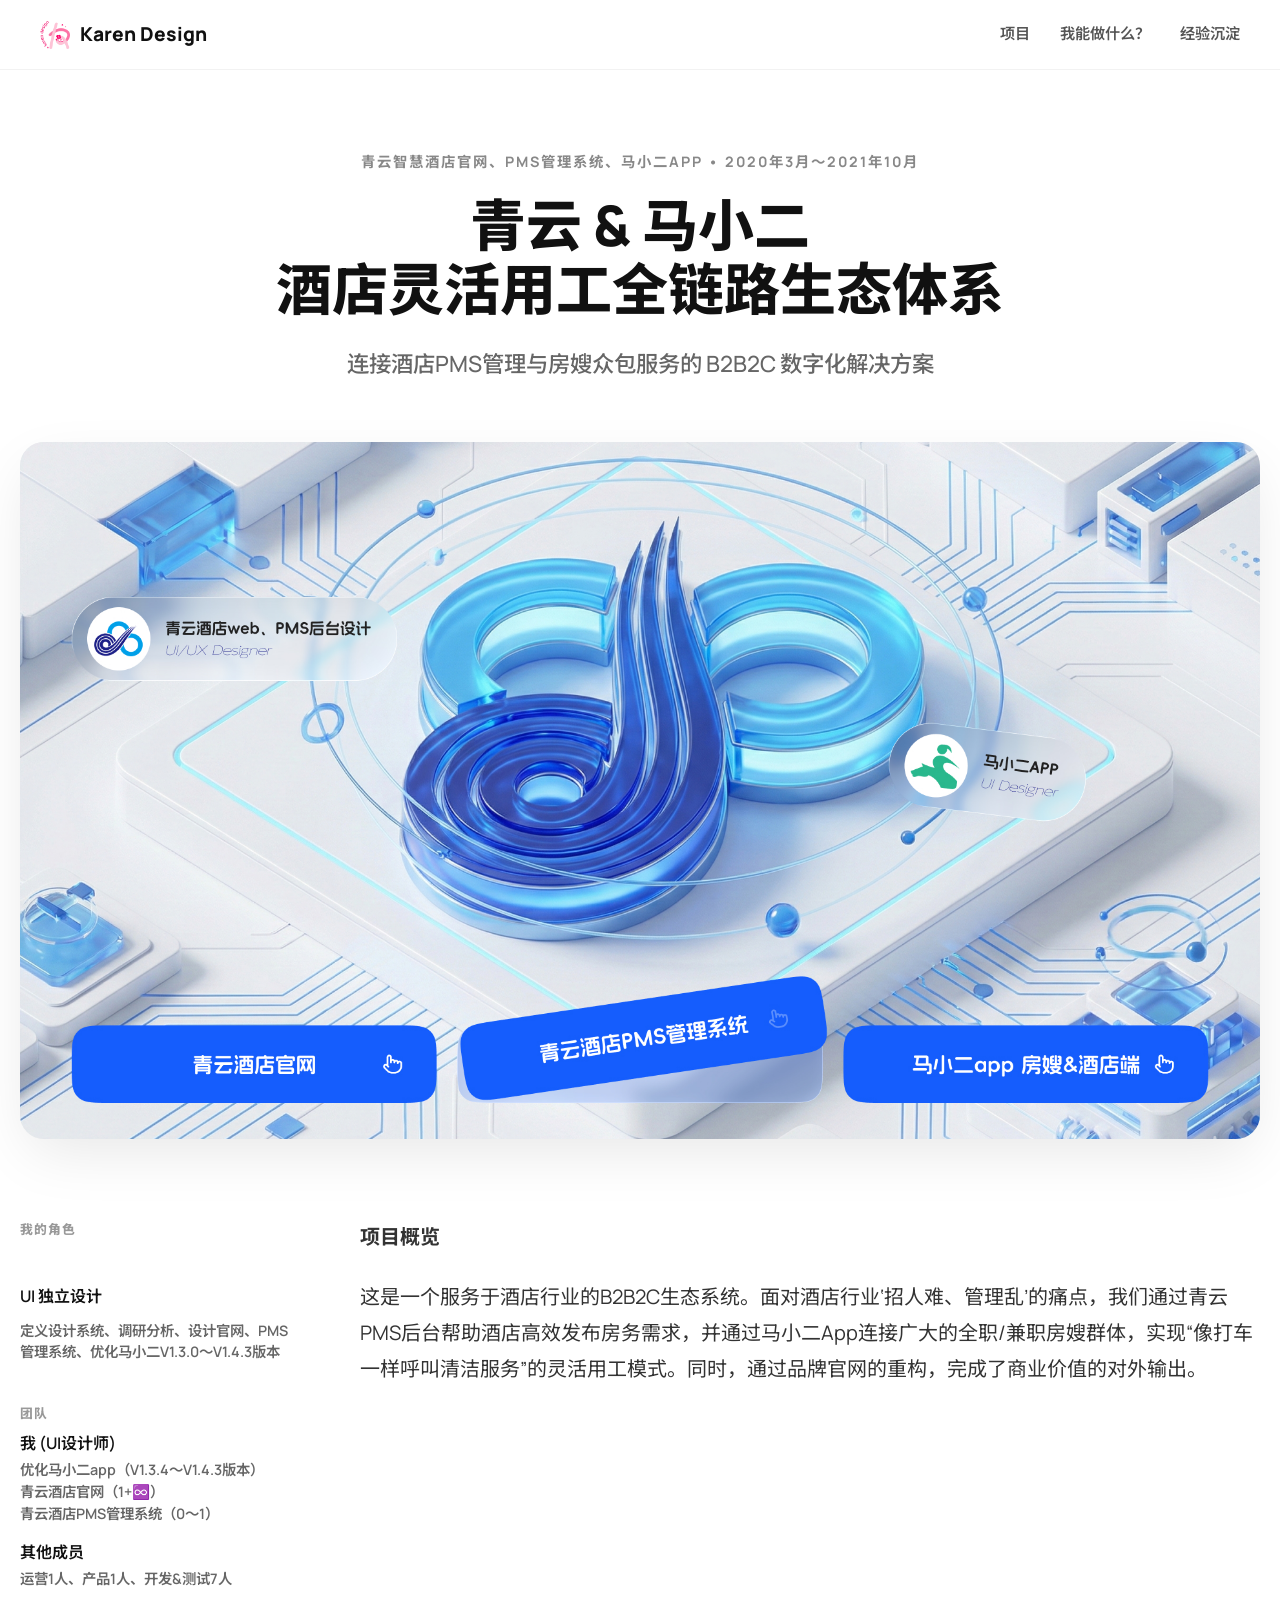
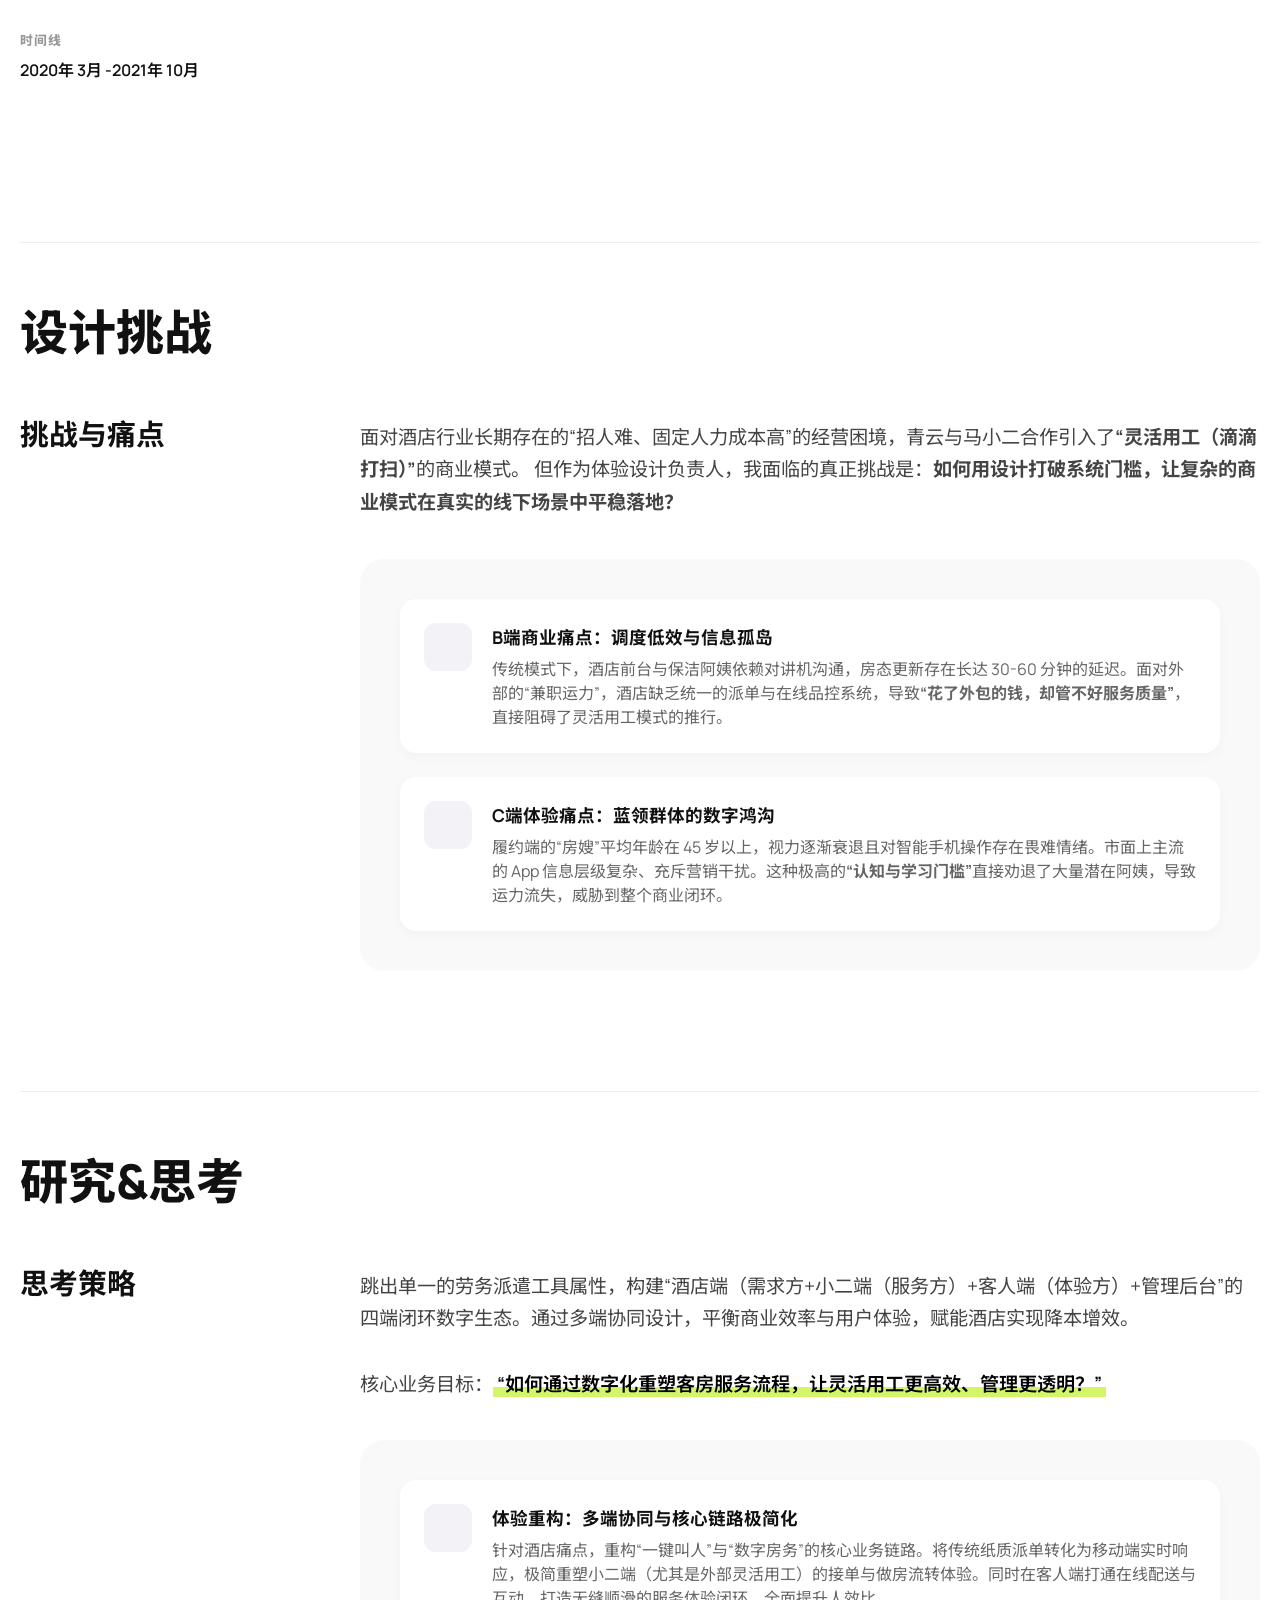
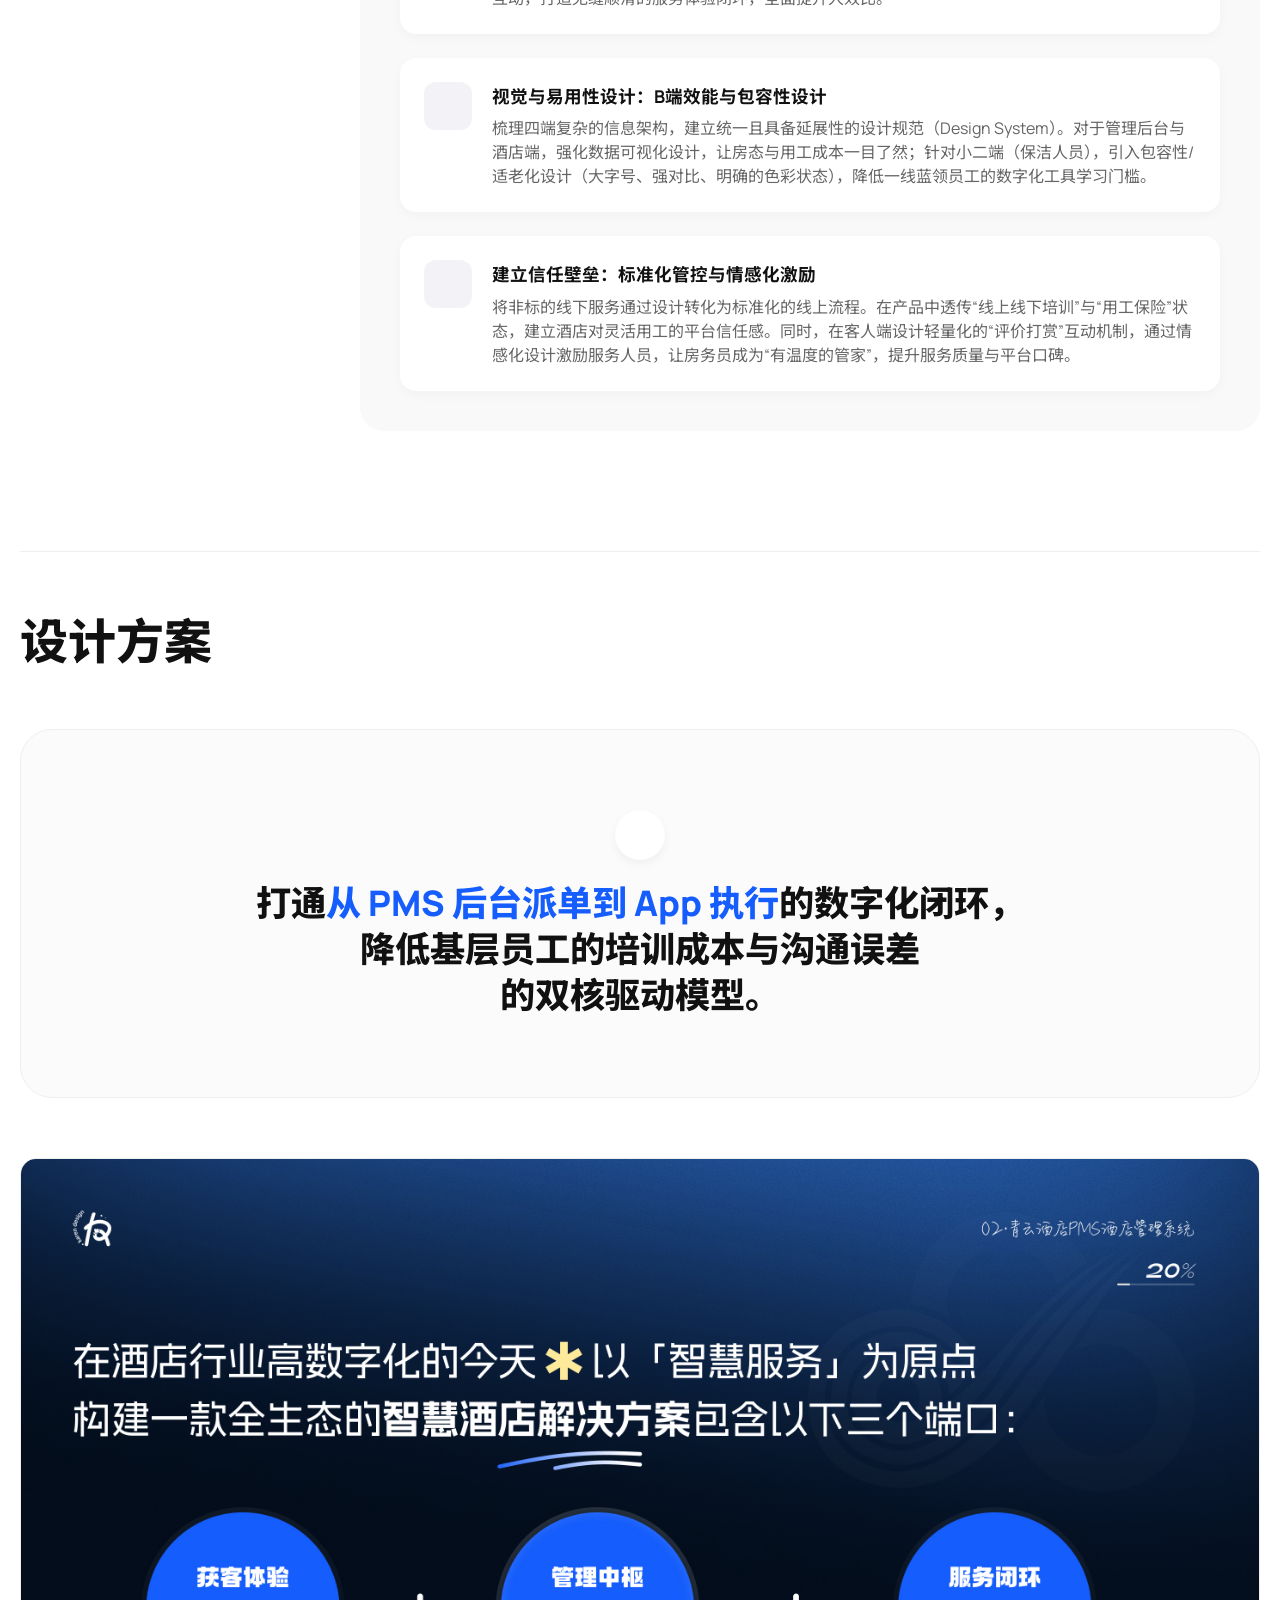
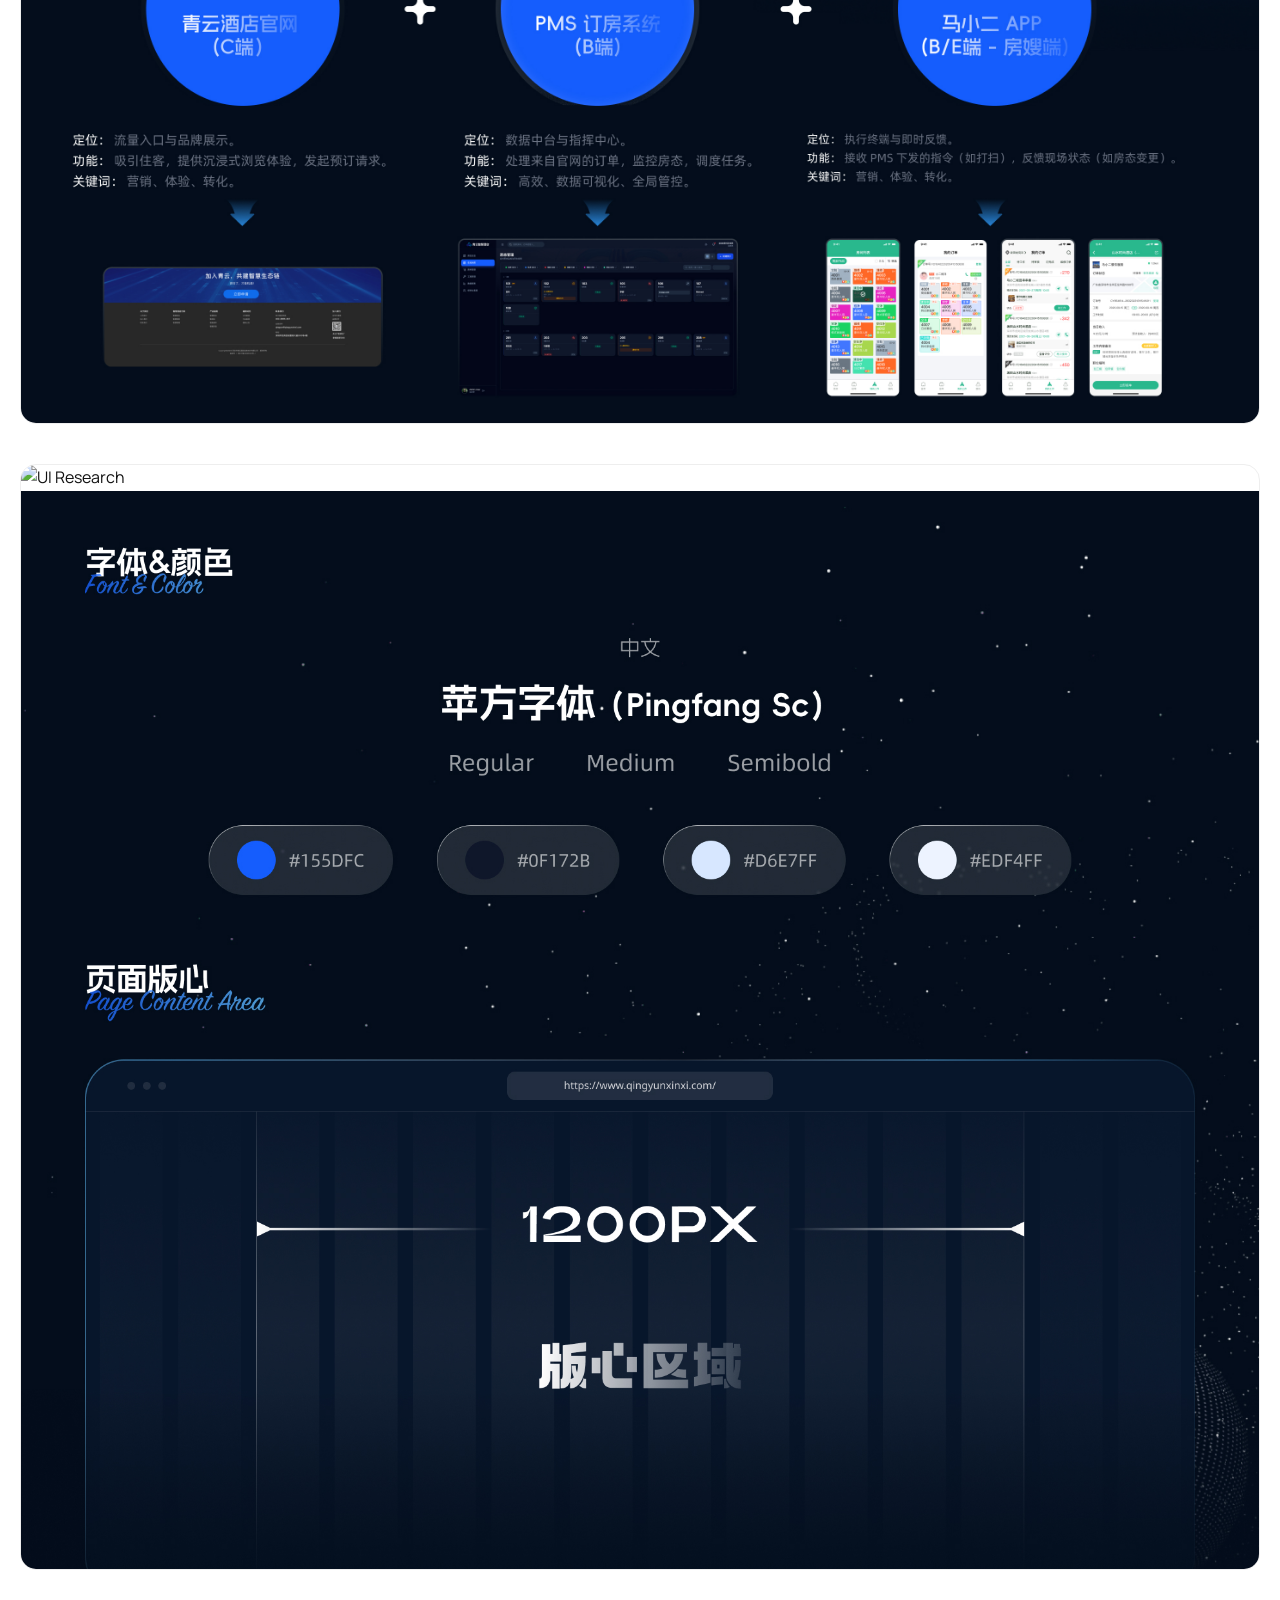
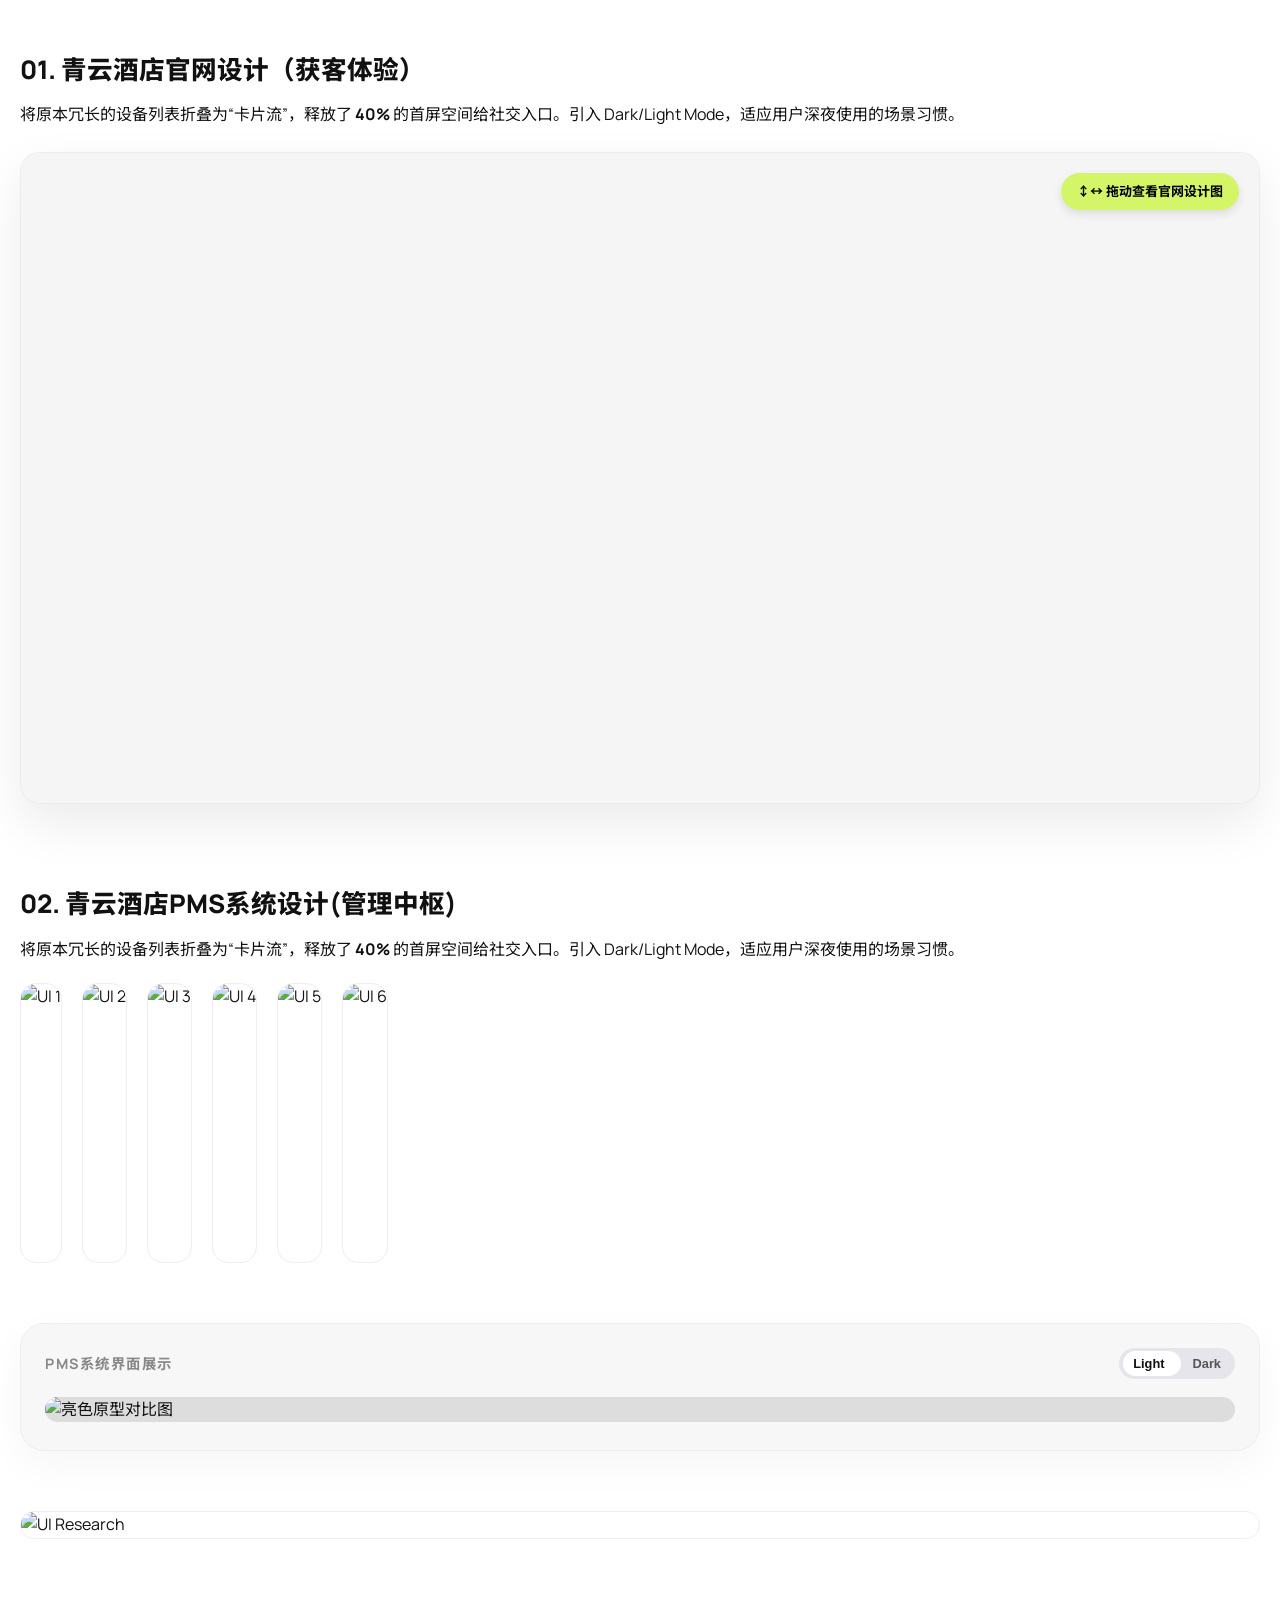
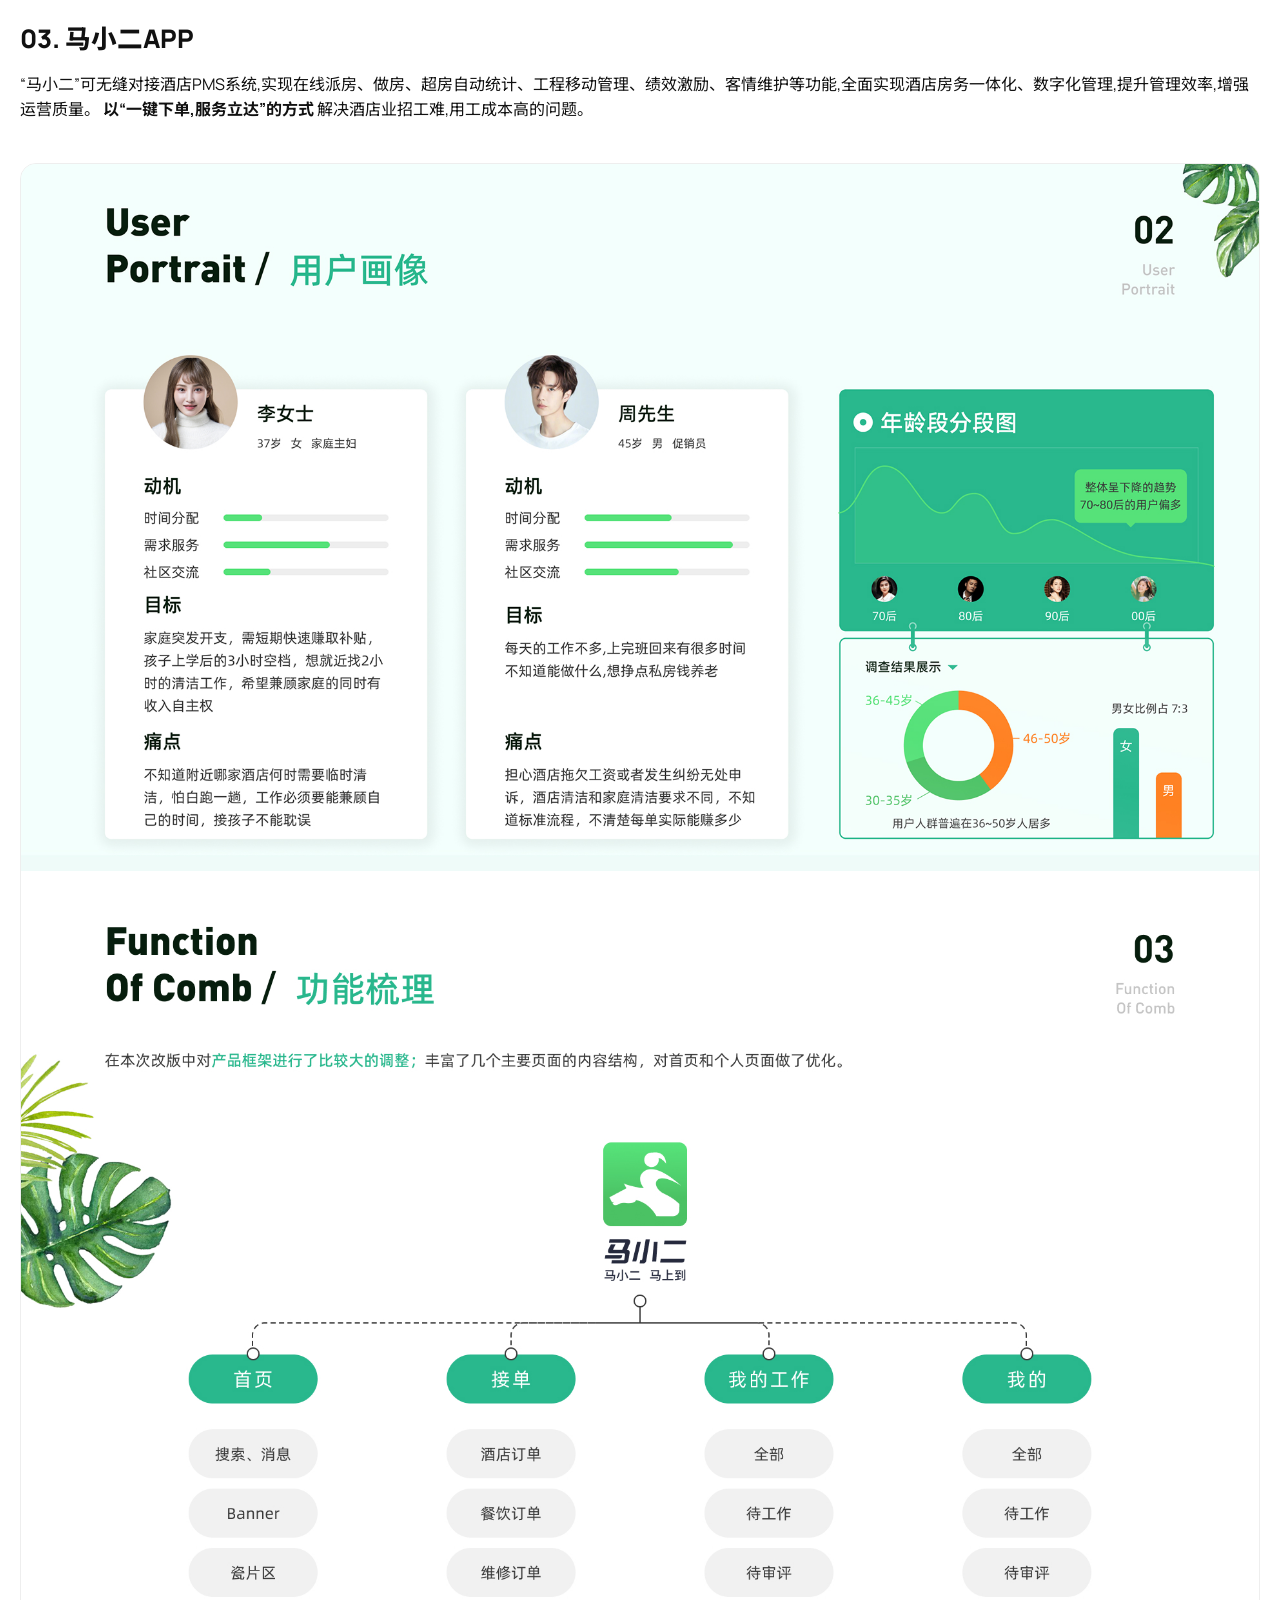
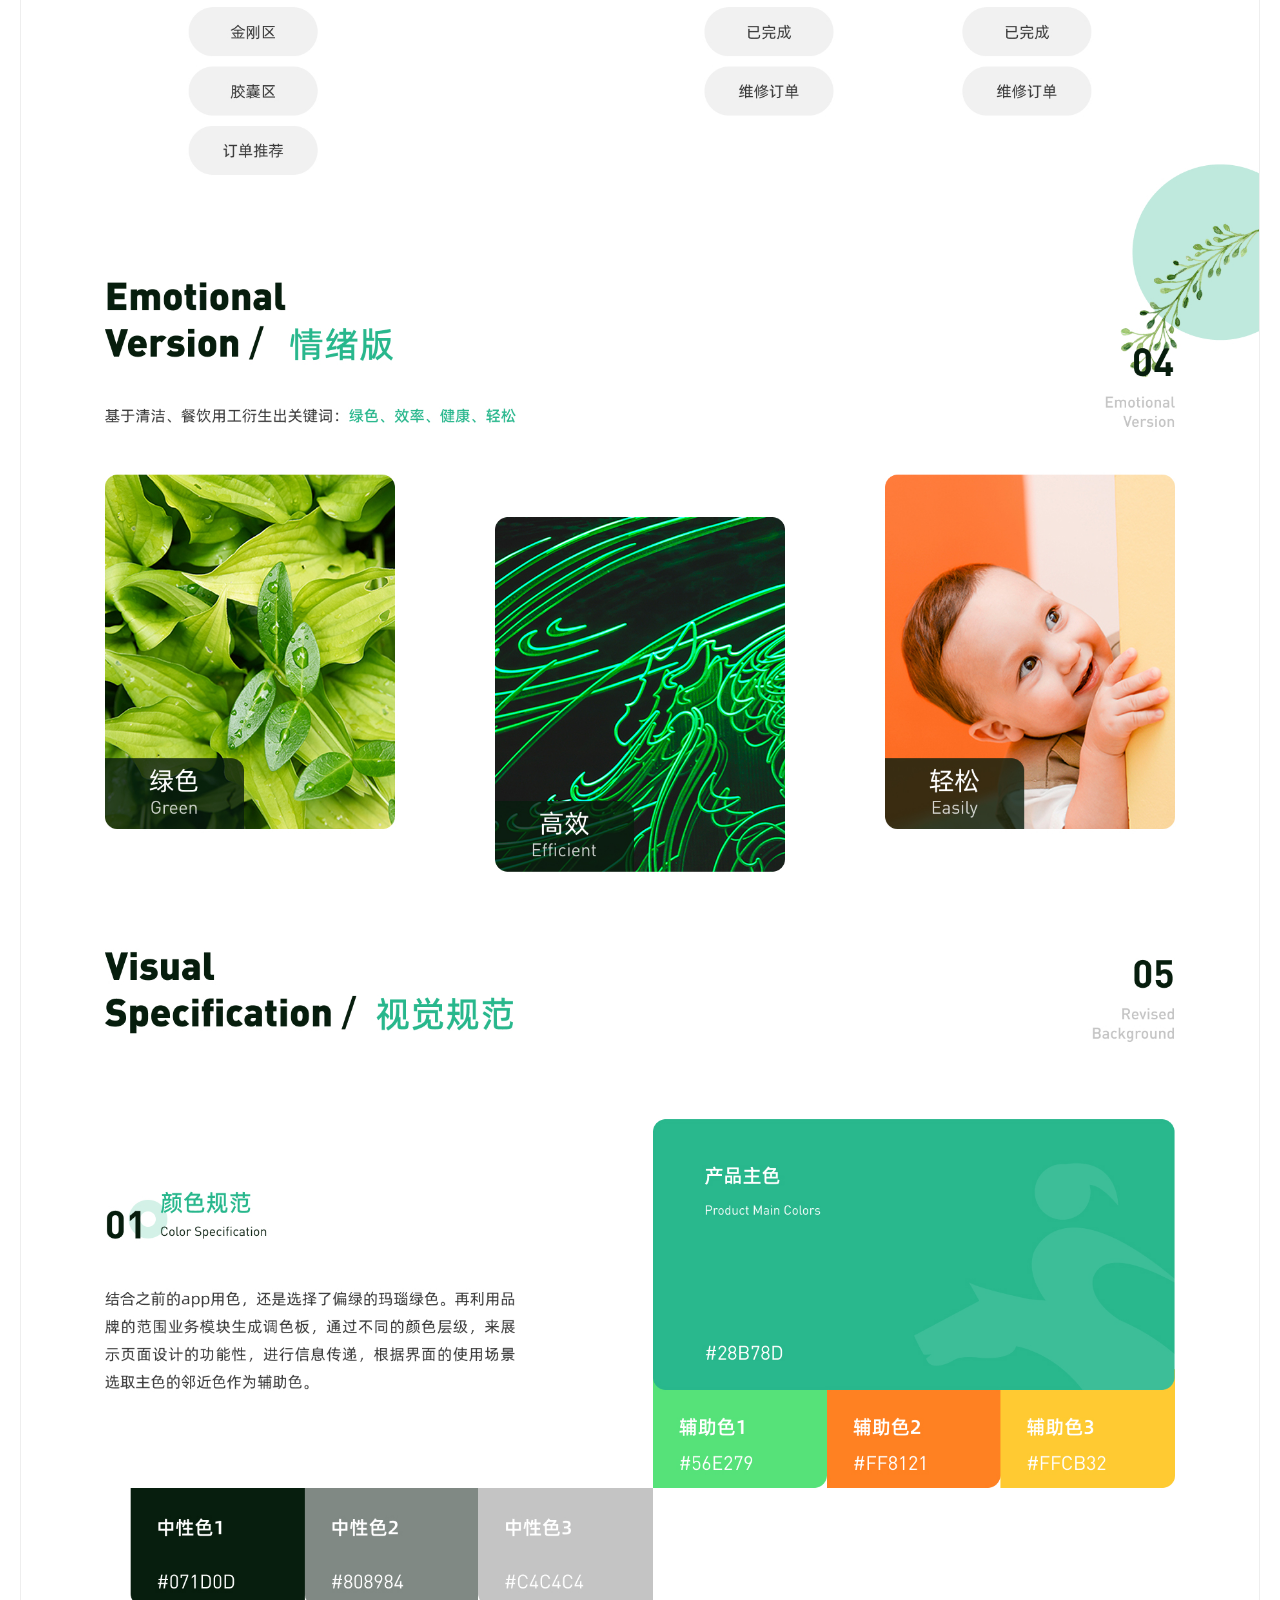
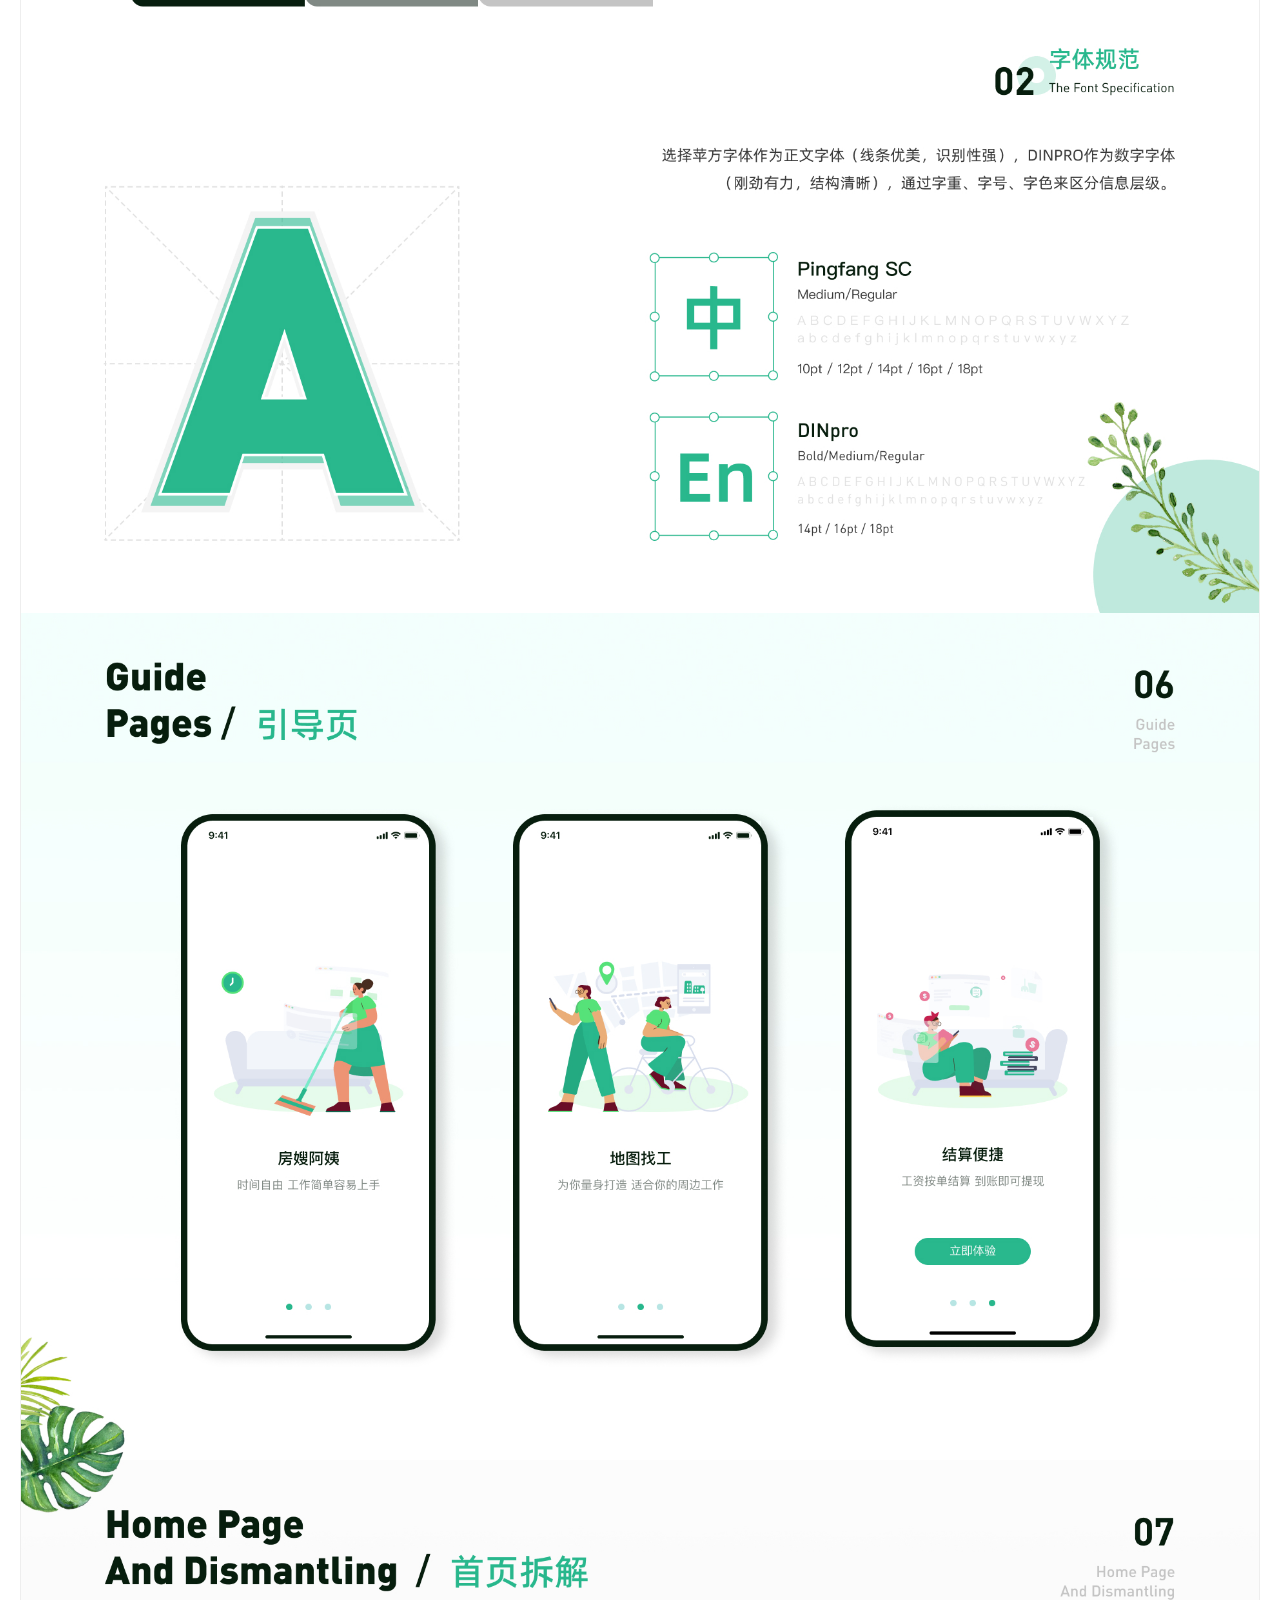
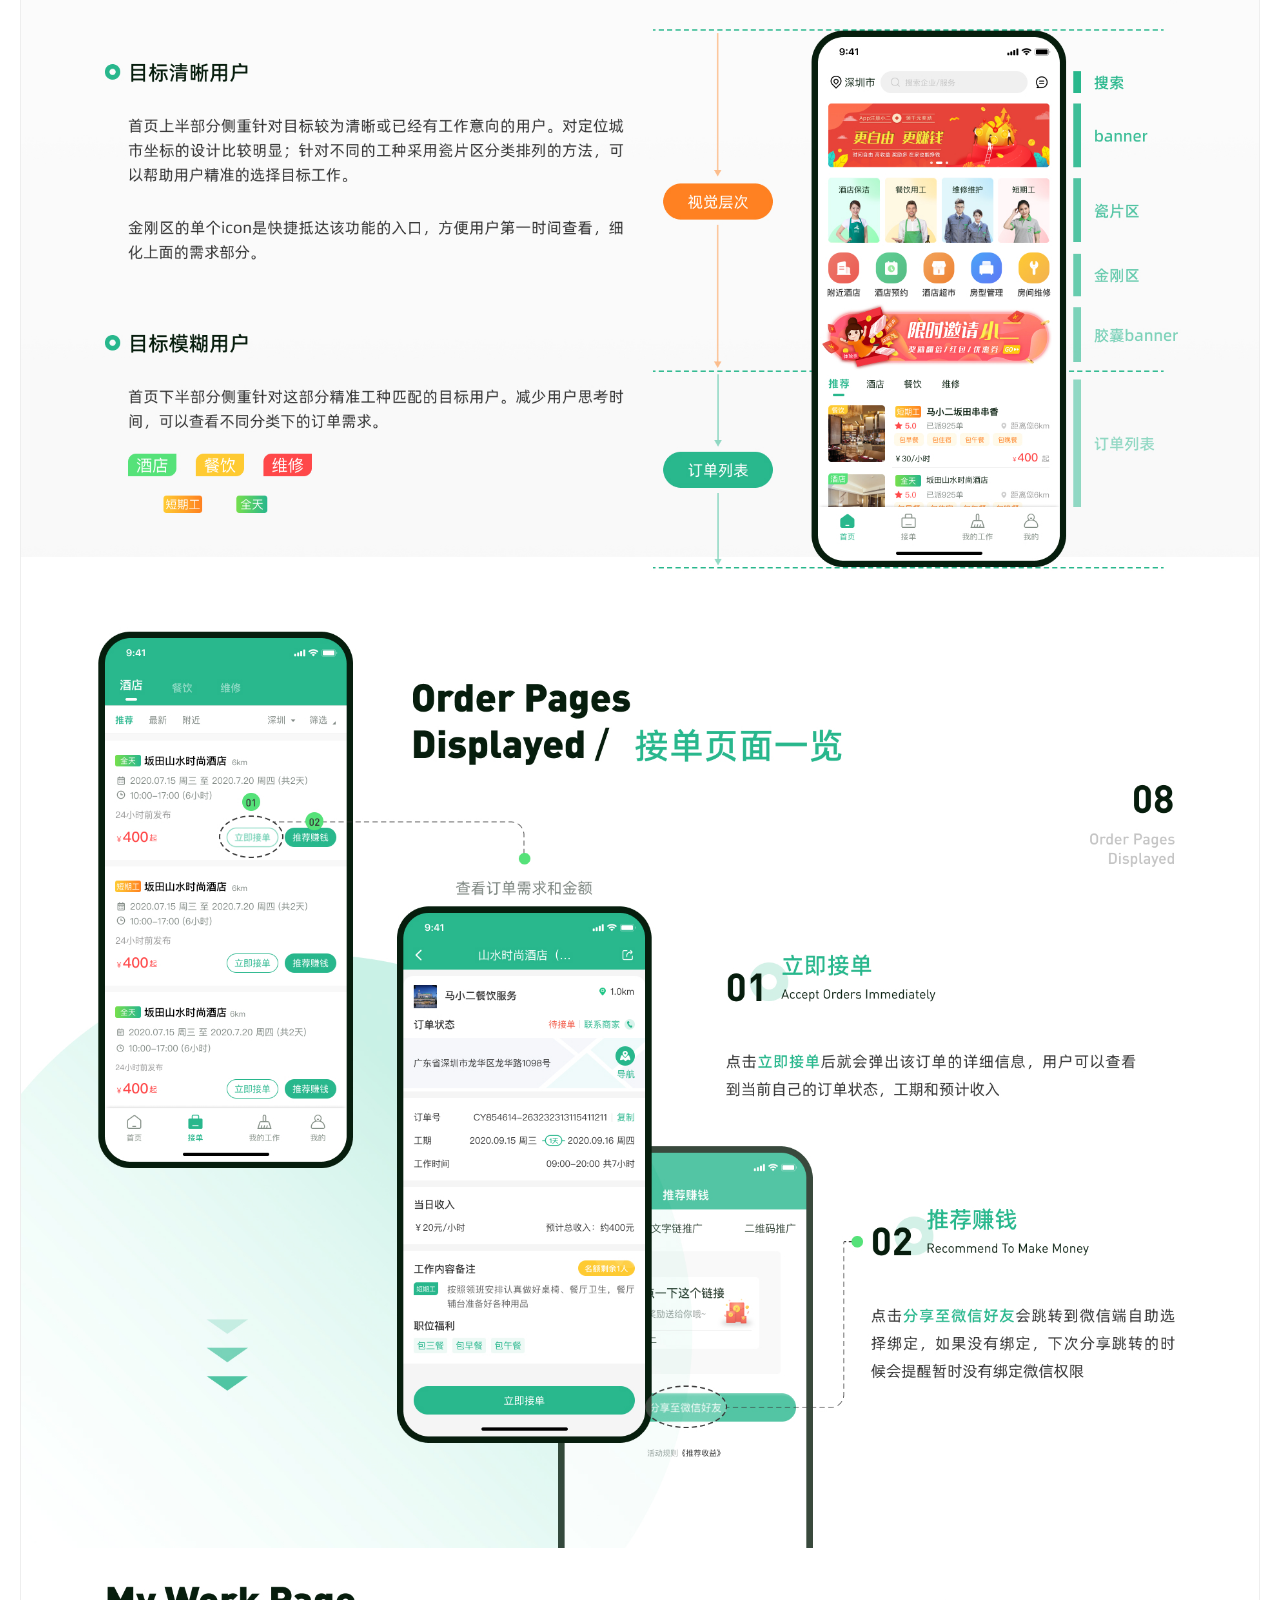
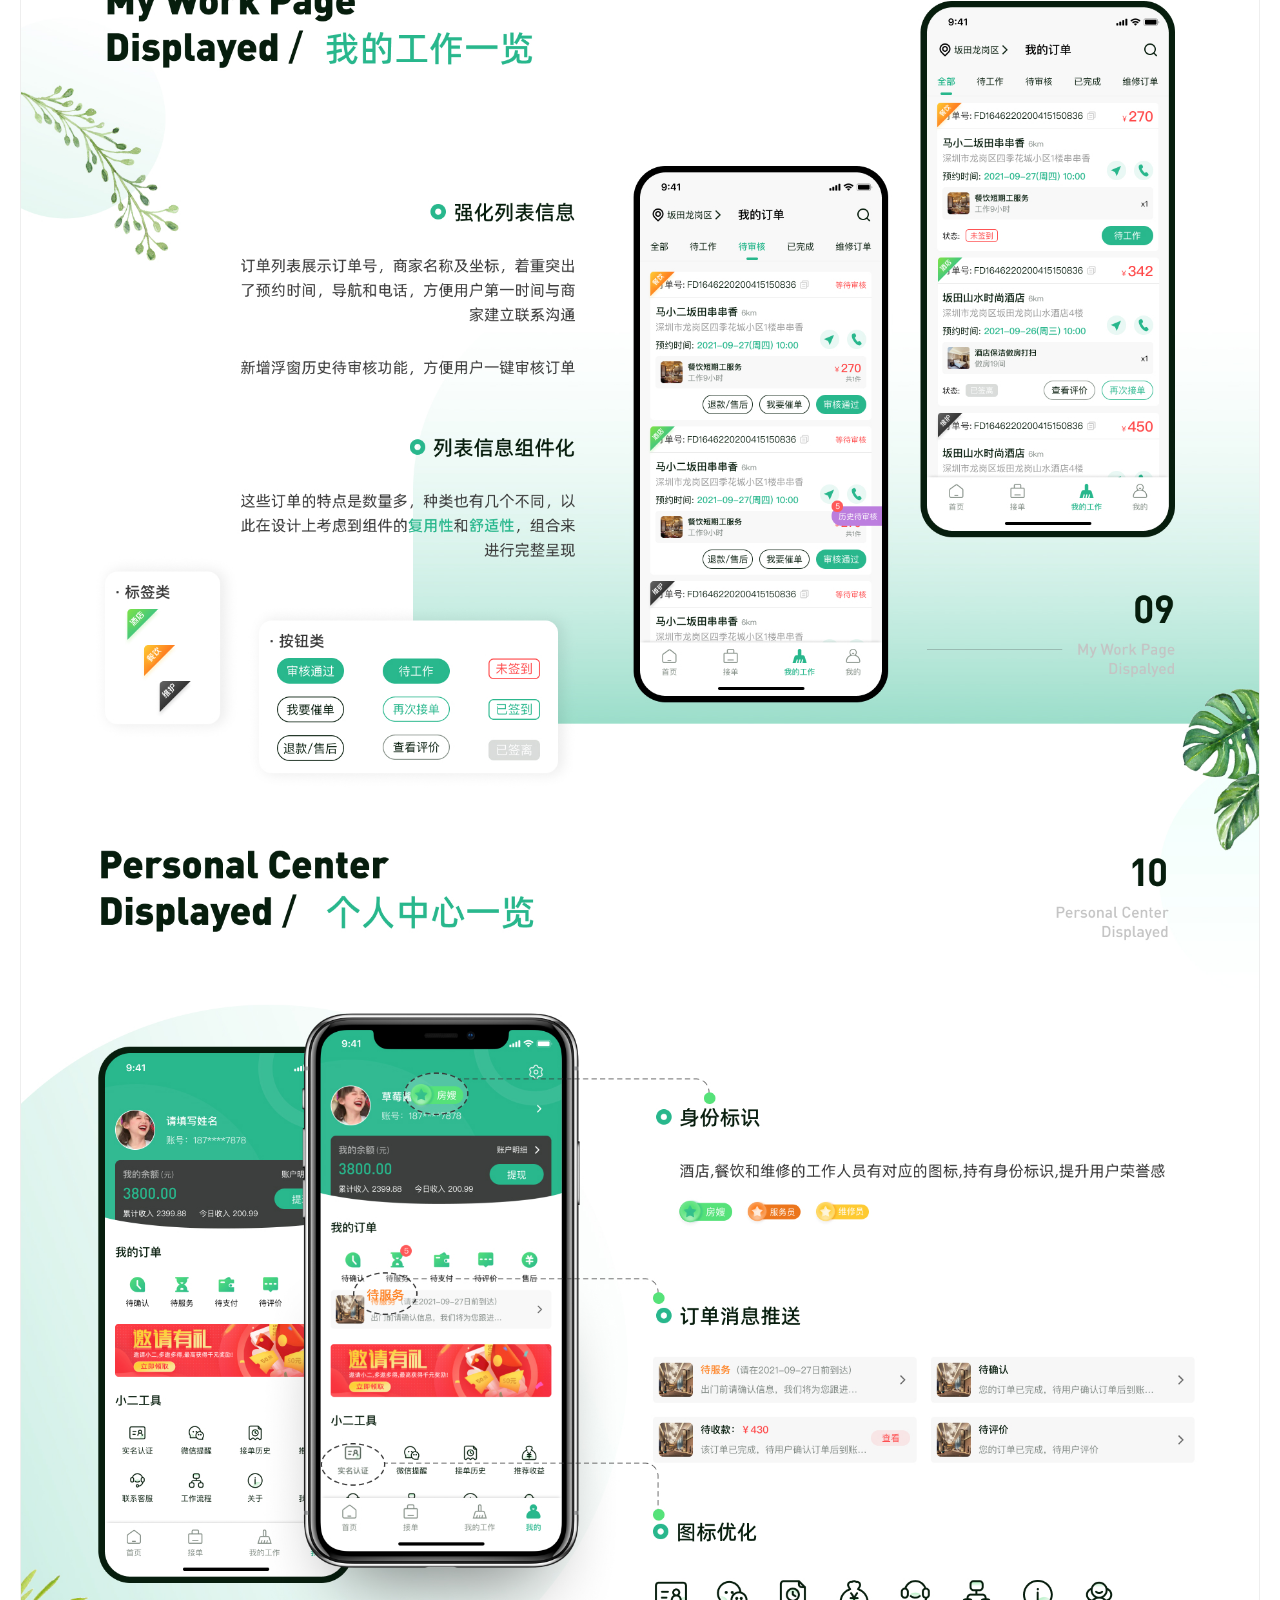
==== qingyun.html @ 481cba8e "update-09" ====
<!DOCTYPE html>
<html lang="zh-CN">
<head>
    <meta charset="UTF-8">
    <meta name="viewport" content="width=device-width, initial-scale=1.0">
    <title>Lovespouse App - Case Study</title>
    <link href="https://cdn.jsdelivr.net/npm/remixicon@3.5.0/fonts/remixicon.css" rel="stylesheet">
    <link href="https://fonts.googleapis.com/css2?family=Manrope:wght@400;500;700;800&family=Noto+Sans+SC:wght@400;500;700&display=swap" rel="stylesheet">
    
    <style>
        :root {
            --bg-body: #ffffff;
            --text-main: #111111;
            --text-gray: #555555;
            --accent-color: #155DFC; 
            --accent-light: rgba(255, 89, 170, 0.08);
            --rebel-green: #d4f568; 
            --nav-height: 70px;
            /* 核心宽度控制：统一为 1400px，与 Rebel Foods 保持一致 */
            --content-width: 1400px;
        }

        * { margin: 0; padding: 0; box-sizing: border-box; }
        html { scroll-behavior: smooth; }

        body {
            font-family: 'Manrope', 'Noto Sans SC', sans-serif;
            background-color: var(--bg-body);
            color: var(--text-main);
            line-height: 1.6;
            padding-top: var(--nav-height);
            overflow-x: hidden;
        }

        /* === 1. 进度条 === */
        .progress-container { position: fixed; top: 0; left: 0; width: 100%; height: 4px; z-index: 2000; background: transparent; }
        .progress-bar { height: 4px; background: linear-gradient(to right, rgba(255, 89, 170, 0.3), #FF59AA); width: 0%; transition: width 0.1s; }

        /* === 2. 顶部导航 === */
        nav {
            position: fixed; top: 0; left: 0; width: 100%; height: var(--nav-height);
            background: rgba(255, 255, 255, 0.98); backdrop-filter: blur(20px);
            display: flex; justify-content: space-between; align-items: center;
            padding: 0 40px; z-index: 1000; border-bottom: 1px solid rgba(0,0,0,0.05);
        }
        .brand { display: flex; align-items: center; gap: 10px; font-weight: 800; font-size: 1.2rem; text-decoration: none; color: var(--text-main); }
        .brand img { height: 28px; width: auto; display: block; }
        
        .menu { display: flex; gap: 30px; }
        .nav-link { text-decoration: none; color: var(--text-gray); font-weight: 600; font-size: 0.95rem; transition: color 0.3s; }
        .nav-link:hover { color: #000; }

        /* === 3. Hero & Header === */
        .project-header-info { 
            max-width: 1000px; margin: 0 auto; text-align: center; 
            padding-top: 80px; padding-bottom: 60px; 
        }
        .project-meta-top { font-size: 0.9rem; font-weight: 700; color: #888; text-transform: uppercase; letter-spacing: 2px; margin-bottom: 20px; }
        .project-main-title { font-size: 3.5rem; font-weight: 800; line-height: 1.15; margin-bottom: 24px; color: #111; }
        .project-sub-title { font-size: 1.4rem; color: #666; font-weight: 500; max-width: 800px; margin: 0 auto; }

        /* 顶部大图容器：宽度与下方内容严格一致 */
        .project-hero-wrapper { 
            width: 100%; 
            max-width: var(--content-width); /* 锁定最大宽度 */
            margin: 0 auto 80px auto; /* 居中 */
            padding: 0 20px; /* 移动端留白 */
        }
        .project-hero-image { 
            width: 100%; aspect-ratio: 16/9; 
            background-color: #f0f0f0; overflow: hidden; 
            border-radius: 24px; 
            box-shadow: 0 20px 60px -10px rgba(0,0,0,0.1); 
        }
        .project-hero-image img { width: 100%; height: 100%; object-fit: cover; }

        /* === 4. 主内容布局 (核心修复) === */
        .content-wrapper { 
            max-width: var(--content-width); /* 宽度统一为 1400px */
            margin: 0 auto; 
            display: flex; /* 开启 Flex 布局 */
            gap: 60px;     /* 左侧目录与右侧内容的间距 */
            padding: 0 20px 100px 20px;
            position: relative; 
        }
        
        /* 左侧目录 (Sticky) */
        .toc-sidebar { 
            width: 240px; 
            flex-shrink: 0; 
            position: sticky; 
            top: 100px; 
            height: fit-content; 
            display: none; /* 默认隐藏，JS控制显示 */
            opacity: 0; 
            transition: opacity 0.5s ease;
        }
        /* 当加上 active 类时显示 */
        .toc-sidebar.visible { display: block; opacity: 1; }

        .toc-label { font-size: 0.75rem; font-weight: 800; color: #bbb; letter-spacing: 1.5px; margin-bottom: 24px; text-transform: uppercase; }
        .toc-list { list-style: none; display: flex; flex-direction: column; gap: 16px; }
        .toc-link { text-decoration: none; color: #999; font-size: 1rem; font-weight: 500; transition: all 0.2s; position: relative; display: block; }
        .toc-link:hover { color: #000; }
        .toc-link.active { color: #000; font-weight: 800; }
        .toc-link.active::before { content: '●'; position: absolute; left: -18px; color: #FF59AA; font-size: 0.6rem; top: 7px; }

        /* 锚点滚动偏移：点击左侧目录时，目标不被固定顶栏遮挡 */
        #overview, #challenge, #research, #design, #results {
            scroll-margin-top: calc(var(--nav-height) + 24px);
        }

        /* 右侧主要内容区 */
        .main-content { 
            flex: 1; 
            min-width: 0; /* 防止子元素撑破 flex 容器 */
        }

        /* === 5. Overview 板块 === */
        .info-grid {
            display: grid; grid-template-columns: 280px 1fr; gap: 60px;
            margin-bottom: 120px; align-items: start;
        }
        .meta-item { margin-bottom: 40px; }
        .meta-item h4 { font-size: 0.8rem; font-weight: 800; text-transform: uppercase; margin-bottom: 8px; color: #999; letter-spacing: 1px; }
        .meta-item p { font-size: 1rem; color: #111; line-height: 1.5; margin: 0; font-weight: 600; }
        .overview-text { font-size: 1.25rem; line-height: 1.8; color: #333; font-weight: 400; }
        .highlight-bg { background: #eef2ff; padding: 0 6px; border-radius: 4px; color: #3b82f6; font-weight: 600; }

        /* === 6. T型布局 (大标题 + 左右分栏) === */
        .big-section-title {
            font-size: 3rem; font-weight: 800; color: #111;
            margin-top: 0; margin-bottom: 60px; padding-top: 60px;
            border-top: 1px solid #eee; line-height: 1.2;
        }

        .rebel-grid-layout {
            display: grid; 
            grid-template-columns: 280px 1fr; /* 左侧固定，右侧自适应 */
            gap: 60px; 
            align-items: start; margin-bottom: 120px;
        }

        .rebel-left-col { position: sticky; top: 120px; }
        .sub-heading { font-size: 1.8rem; font-weight: 700; color: #111; line-height: 1.3; margin: 0; margin-top: -5px; }

        .rebel-right-col { width: 100%; }
        .intro-text { font-size: 1.2rem; color: #444; line-height: 1.7; margin-bottom: 40px; }
        .marker { background: linear-gradient(180deg, transparent 60%, #d4f568 60%); padding: 0 4px; font-weight: 600; color: #000; }

        /* 白色卡片组 */
        .grey-card-container {
            background: #f9f9f9; border-radius: 24px; padding: 40px;
            display: flex; flex-direction: column; gap: 24px;
        }
        .white-card-item {
            display: flex; gap: 20px; align-items: flex-start;
            background: #ffffff; padding: 24px; border-radius: 16px;
            box-shadow: 0 4px 12px rgba(0,0,0,0.03);
        }
        .icon-box {
            width: 48px; height: 48px; background: #f2f2f7; border-radius: 12px;
            display: flex; align-items: center; justify-content: center;
            font-size: 24px; color: #155DFC; flex-shrink: 0;
        }
        .text-box h4 { font-size: 1.1rem; font-weight: 700; margin: 0 0 6px 0; color: #111; }
        .text-box p { font-size: 1rem; color: #666; margin: 0; line-height: 1.5; }
        
        .content-img { width: 100%; border-radius: 16px; margin: 32px 0; display: block; border: 1px solid #eee; }

        /* 通用外边距工具类，替代 inline style */
        .mb-16 { margin-bottom: 16px; }
        .mb-20 { margin-bottom: 20px; }
        .mb-40 { margin-bottom: 40px; }
        .mb-60 { margin-bottom: 60px; }

        /* 方案说明文字样式（替代 inline style） */
        .solution-subtitle {
            margin-bottom: 40px;
            font-size: 1.2rem;
            color: #555;
        }

        /* === 新增：双图无缝合并样式 === */
.merged-image-container {
    width: 100%;
    display: flex;
    flex-direction: column; /* 让图片竖向排列 */
    border-radius: 16px;    /* 统一的大圆角只加在容器上 */
    overflow: hidden;       /* 裁剪内部图片，确保圆角生效 */
    border: 1px solid #eee; /* 边框加在容器上 */
    margin: 40px 0 80px 0;  /* 保持原本的外部呼吸感 */
}

.merged-img {
    width: 100%;
    height: auto;
    display: block;         /* 关键：消除图片底部的默认微小缝隙 */
    margin: 0 !important;   /* 强制去除间距 */
    border: none;           /* 去除图片自身的边框 */
    border-radius: 0;       /* 去除图片自身的圆角 */
}

        /* === 7. Design Solution & 拖拽样式 === */
        .statement-card {
            background: #fbfbfb; border: 1px solid #eee; border-radius: 32px;
            padding: 80px 40px; text-align: center; margin-bottom: 60px;
            position: relative; overflow: hidden;
        }
        .statement-icon { width: 50px; height: 50px; margin: 0 auto 20px; background: #fff; border-radius: 50%; display: flex; align-items: center; justify-content: center; box-shadow: 0 4px 10px rgba(0,0,0,0.05); color: var(--accent-color); font-size: 24px; }
        .statement-title { font-size: 2.2rem; font-weight: 800; color: #111; line-height: 1.3; max-width: 800px; margin: 0 auto; }

        /* 设计方案：亮/暗原型对比切换卡片 */
        .prototype-toggle-card {
            margin: 40px 0 60px 0;
            border-radius: 24px;
            background: #f7f7f8;
            border: 1px solid #eee;
            padding: 24px 24px 28px 24px;
            box-shadow: 0 14px 40px rgba(0,0,0,0.04);
        }
        .prototype-toggle-header {
            display: flex;
            align-items: center;
            justify-content: space-between;
            gap: 16px;
            margin-bottom: 18px;
        }
        .prototype-label {
            font-size: 0.9rem;
            font-weight: 700;
            text-transform: uppercase;
            letter-spacing: 1.5px;
            color: #888;
        }
        .prototype-switch {
            position: relative;
            display: inline-flex;
            align-items: center;
            padding: 4px;
            border-radius: 999px;
            border: none;
            background: #e5e5eb;
            cursor: pointer;
            gap: 8px;
            font-size: 0.8rem;
            font-weight: 600;
            color: #555;
        }
        .prototype-switch-label {
            padding: 4px 10px;
            z-index: 2;
        }
        .prototype-switch-knob {
            position: absolute;
            top: 3px;
            bottom: 3px;
            width: 50%;
            border-radius: 999px;
            background: #111;
            transition: transform 0.22s ease, background 0.22s ease;
        }
        .prototype-switch.light .prototype-switch-knob {
            transform: translateX(0);
            background: #ffffff;
        }
        .prototype-switch.dark .prototype-switch-knob {
            transform: translateX(100%);
            background: #111111;
        }
        .prototype-switch.light .prototype-switch-label--light {
            color: #111;
        }
        .prototype-switch.dark .prototype-switch-label--dark {
            color: #fff;
        }

        .prototype-frame {
            position: relative;
            width: 100%;
            border-radius: 18px;
            overflow: hidden;
            background: #ddd;
        }
        .prototype-image {
            display: none;
            width: 100%;
            height: auto;
        }
        .prototype-image.active {
            display: block;
        }

        /* 跑马灯 */
        .marquee-wrapper { width: 100%; overflow: hidden; padding: 20px 0; background: transparent; }
        .marquee-track { display: flex; width: max-content; gap: 20px; }
        .marquee-item { height: 280px; width: auto; border-radius: 16px; border: 1px solid #eee; flex-shrink: 0; }
        @keyframes scroll-left { 0% { transform: translateX(0); } 100% { transform: translateX(-50%); } }
        @keyframes scroll-right { 0% { transform: translateX(-50%); } 100% { transform: translateX(0); } }
        .scroll-left .marquee-track { animation: scroll-left 40s linear infinite; }
        .scroll-right .marquee-track { animation: scroll-right 40s linear infinite; }

        /* === 🔥 拖拽画框 + 方案卡片 === */
        .solution-item { 
            margin-bottom: 80px; /* 统一各方案块之间的垂直间距，避免过大割裂感 */
        }
        .solution-item h3 { font-size: 1.6rem; font-weight: 800; margin-bottom: 12px; color: #111; }
        
        .drag-scroll-wrapper {
            position: relative; width: 100%; border-radius: 20px;
            overflow: hidden; /* 隐藏溢出，形成画框 */
            box-shadow: 0 20px 50px rgba(0,0,0,0.08);
            border: 1px solid rgba(0,0,0,0.05); background: #f9f9f9; margin-top: 24px;
        }
        .drag-hint {
            position: absolute; top: 20px; right: 20px;
            background: #d4f568; color: #000; padding: 8px 16px; border-radius: 30px;
            font-size: 13px; font-weight: 700; z-index: 10; pointer-events: none;
            box-shadow: 0 4px 10px rgba(0,0,0,0.1);
        }
        
        .drag-container { 
            overflow: hidden; cursor: grab; position: relative; 
            display: block; /* 确保是 block 布局 */
        }
        .drag-container:active { cursor: grabbing; }

        /* A. 竖向长图 (首页/金币) -> 宽度100%，高度自动，上下拖 */
        .vertical-mode { 
            height: 700px; /* 画框高度 */
            width: 100%; 
        }
        .vertical-mode img { 
            width: 100%;      /* 撑满容器宽度 */
            height: auto;     /* 高度自适应 */
            display: block; pointer-events: none; 
            transition: transform 0.25s ease-out;
            transform-origin: center;
        }
        /* 悬浮时略微放大，方便细节查看（仍在画框内） */
        .drag-container.vertical-mode:hover img {
            transform: scale(1.12);
        }

        /* B. 横向宽图 (互控乐园) -> 横向滚动 */
        .horizontal-mode { 
            height: 650px;    /* 设定画框高度 */
            width: 100%; 
            overflow-x: auto; 
            display: flex; 
            align-items: flex-start;
        }
        
        .horizontal-mode img { 
            height: 100% !important; 
            width: auto !important;  
            max-width: none !important; 
            display: block; 
            pointer-events: none; 
        }

        /* C. 画框内四向拖动 (Frame + Pan) - 参考 Rebel Foods 画框效果 */
        .frame-pan-mode {
            position: relative;
            width: 100%;
            height: 650px;
            overflow: hidden;
            cursor: grab;
            background: #f5f5f5;
            border-radius: inherit;
        }
        .frame-pan-mode:active { cursor: grabbing; }
        .frame-pan-mode .pan-inner {
            position: absolute;
            top: 0;
            left: 0;
            width: 100%;
            height: 100%;
            will-change: transform;
        }
        .frame-pan-mode .pan-inner img {
            display: block;
            width: 100%;
            height: 100%;
            object-fit: contain;
            object-position: center;
            pointer-events: none;
            user-select: none;
        }

        /* 8. 底部 */
        .next-navigation { max-width: var(--content-width); margin: 0 auto; padding: 0 20px 120px 20px; display: grid; grid-template-columns: 1fr 1fr; gap: 30px; }
        .nav-card { display: flex; flex-direction: column; justify-content: center; padding: 40px; background: linear-gradient(145deg, #ffffff 0%, #f8f9fc 100%); border: 1px solid #fff; border-radius: 24px; text-decoration: none; color: inherit; box-shadow: 0 10px 30px rgba(0,0,0,0.03); transition: all 0.3s ease; position: relative; overflow: hidden; }
        .nav-card:hover { transform: translateY(-5px); box-shadow: 0 20px 40px rgba(0,0,0,0.08); border-color: #e0e0e0; }
        .nav-label { font-size: 0.85rem; font-weight: 700; color: #999; text-transform: uppercase; margin-bottom: 12px; letter-spacing: 1px; display: flex; align-items: center; gap: 6px; }
        .nav-title { font-size: 1.8rem; font-weight: 800; color: #111; line-height: 1.2; }
        .nav-arrow { position: absolute; right: 40px; top: 50%; transform: translateY(-50%); width: 48px; height: 48px; background: #fff; border-radius: 50%; display: flex; align-items: center; justify-content: center; box-shadow: 0 4px 10px rgba(0,0,0,0.05); transition: all 0.3s; }
        .nav-card:hover .nav-arrow { background: #000; color: #fff; transform: translateY(-50%) scale(1.1); }

        @media (max-width: 900px) {
            .content-wrapper { flex-direction: column; }
            .toc-sidebar { display: none !important; }
            .info-grid { grid-template-columns: 1fr; gap: 40px; }
            .rebel-grid-layout { grid-template-columns: 1fr; gap: 30px; }
            .vertical-mode, .horizontal-mode, .frame-pan-mode { height: 400px; }
        }
    </style>
</head>
<body>

    <div class="progress-container"><div class="progress-bar" id="progressBar"></div></div>

    <nav>
        <a href="index.html" class="brand"><img src="logo.png" alt="Logo"> Karen Design</a>
        <div class="menu">
            <a href="index.html" class="nav-link">项目</a>
            <a href="services.html" class="nav-link">我能做什么？</a>
            <a href="#" class="nav-link">经验沉淀</a>
        </div>
    </nav>

    <section class="project-header-info">
        <div class="project-meta-top">青云智慧酒店官网、pms管理系统、马小二app • 2020年3月～2021年10月</div>
        <h1 class="project-main-title">青云 & 马小二<br>酒店灵活用工全链路生态体系</br></h1>
        <div class="project-sub-title">连接酒店PMS管理与房嫂众包服务的 B2B2C 数字化解决方案</div>
    </section>

    <div class="project-hero-wrapper">
        <div class="project-hero-image">
            <img src="qy-hero-01.jpg" alt="Hero Image">
        </div>
    </div>

    <div class="content-wrapper">
        
        <aside class="toc-sidebar" id="tocSidebar">
            <div class="toc-label">Contents</div>
            <ul class="toc-list">
                <li><a href="#overview" class="toc-link">Overview 概述</a></li>
                <li><a href="#challenge" class="toc-link">The Challenge 挑战</a></li>
                <li><a href="#research" class="toc-link">Research & Notes 思考</a></li>
                <li><a href="#design" class="toc-link">Design Solution 方案</a></li>
                <li><a href="#results" class="toc-link">Results 结果</a></li>
            </ul>
        </aside>

        <main class="main-content">
            
            <div class="info-grid" id="overview">
                <div class="info-col meta-column">
                    <div class="meta-item">
                        <h4>我的角色</h4>
                        <p style="margin-top: 44px;">UI 独立设计</p>
                        <p style="font-size:0.9rem; color:#666; margin-top:12px;">定义设计系统、调研分析、设计官网、PMS管理系统、优化马小二V1.3.0～V1.4.3版本</p>
                    </div>
                    <div class="meta-item">
                        <h4>团队</h4>
                        <p>我 (UI设计师)</p>
                        <p style="font-size:0.9rem; color:#666; margin-top:4px;">优化马小二app（V1.3.4～V1.4.3版本）<br>青云酒店官网（1+♾️）<br>青云酒店PMS管理系统（0～1）</p>
                        <p style="margin-top: 16px;">其他成员</p>
                        <p style="font-size:0.9rem; color:#666; margin-top:4px;">运营1人、产品1人、开发&测试7人</p>
                    </div>
                    <div class="meta-item">
                        <h4>时间线</h4>
                        <p>2020年 3月 -2021年 10月</p>
                    </div>
                </div>

                <div class="info-col">
                    <div class="overview-text">
                        <h4>项目概览</h4> 
                        <p style="margin-top: 24px;">
                            这是一个服务于酒店行业的B2B2C生态系统。面对酒店行业‘招人难、管理乱’的痛点，我们通过青云PMS后台帮助酒店高效发布房务需求，并通过马小二App连接广大的全职/兼职房嫂群体，实现“像打车一样呼叫清洁服务”的灵活用工模式。同时，通过品牌官网的重构，完成了商业价值的对外输出。
                        </p>
                    </div>
                </div>
            </div>

            <section id="challenge">
                <h2 class="big-section-title">设计挑战</h2>
                <div class="rebel-grid-layout">
                    <div class="rebel-left-col">
                        <h3 class="sub-heading">挑战与痛点</h3>
                    </div>
                    <div class="rebel-right-col">
                        <p class="intro-text">
                            面对酒店行业长期存在的“招人难、固定人力成本高”的经营困境，青云与马小二合作引入了<strong>“灵活用工（滴滴打扫）”</strong>的商业模式。
        但作为体验设计负责人，我面临的真正挑战是：<strong>如何用设计打破系统门槛，让复杂的商业模式在真实的线下场景中平稳落地？</strong>
                        </p>
                        <div class="grey-card-container">
                            <div class="white-card-item">
                                <div class="icon-box"><i class="ri-flashlight-line"></i></div>
                                <div class="text-box">
                                    <h4>B端商业痛点：调度低效与信息孤岛</h4>
                                    <p>传统模式下，酒店前台与保洁阿姨依赖对讲机沟通，房态更新存在长达 30-60 分钟的延迟。面对外部的“兼职运力”，酒店缺乏统一的派单与在线品控系统，导致<strong>“花了外包的钱，却管不好服务质量”</strong>，直接阻碍了灵活用工模式的推行。</p>
                                </div>
                            </div>
                            <div class="white-card-item">
                                <div class="icon-box"><i class="ri-money-dollar-circle-line"></i></div>
                                <div class="text-box">
                                    <h4>C端体验痛点：蓝领群体的数字鸿沟</h4>
                                    <p>履约端的“房嫂”平均年龄在 45 岁以上，视力逐渐衰退且对智能手机操作存在畏难情绪。市面上主流的 App 信息层级复杂、充斥营销干扰。这种极高的<strong>“认知与学习门槛”</strong>直接劝退了大量潜在阿姨，导致运力流失，威胁到整个商业闭环。</p>
                                </div>
                            </div>
                        </div>
                    </div>
                </div>
            </section>

            <section id="research">
                <h2 class="big-section-title">研究&思考</h2>
                <div class="rebel-grid-layout">
                    <div class="rebel-left-col">
                        <h3 class="sub-heading">思考策略</h3>
                    </div>
                    <div class="rebel-right-col">
                        <p class="intro-text">
                            跳出单一的劳务派遣工具属性，构建“酒店端（需求方+小二端（服务方）+客人端（体验方）+管理后台”的四端闭环数字生态。通过多端协同设计，平衡商业效率与用户体验，赋能酒店实现降本增效。<br>
                            <br>核心业务目标：<span class="marker">“如何通过数字化重塑客房服务流程，让灵活用工更高效、管理更透明？”</span>
                        </p>
                        
                        <div class="grey-card-container">
                            <div class="white-card-item">
                                <div class="icon-box"><i class="ri-pulse-line"></i></div>
                                <div class="text-box">
                                    <h4>体验重构：多端协同与核心链路极简化</h4>
                                    <p>针对酒店痛点，重构“一键叫人”与“数字房务”的核心业务链路。将传统纸质派单转化为移动端实时响应，极简重塑小二端（尤其是外部灵活用工）的接单与做房流转体验。同时在客人端打通在线配送与互动，打造无缝顺滑的服务体验闭环，全面提升人效比。</p>
                                </div>
                            </div>
                            <div class="white-card-item">
                                <div class="icon-box"><i class="ri-emotion-line"></i></div>
                                <div class="text-box">
                                    <h4>视觉与易用性设计：B端效能与包容性设计</h4>
                                    <p>梳理四端复杂的信息架构，建立统一且具备延展性的设计规范（Design System）。对于管理后台与酒店端，强化数据可视化设计，让房态与用工成本一目了然；针对小二端（保洁人员），引入包容性/适老化设计（大字号、强对比、明确的色彩状态），降低一线蓝领员工的数字化工具学习门槛。</p>
                                </div>
                            </div>
                            <div class="white-card-item">
                                <div class="icon-box"><i class="ri-shield-check-line"></i></div>
                                <div class="text-box">
                                    <h4>建立信任壁垒：标准化管控与情感化激励</h4>
                                    <p>将非标的线下服务通过设计转化为标准化的线上流程。在产品中透传“线上线下培训”与“用工保险”状态，建立酒店对灵活用工的平台信任感。同时，在客人端设计轻量化的“评价打赏”互动机制，通过情感化设计激励服务人员，让房务员成为“有温度的管家”，提升服务质量与平台口碑。</p>
                                </div>
                            </div>
                        </div>
                    </div>
                </div>
            </section>

            <section id="design">
                <h2 class="big-section-title">设计方案</h2>
                
                <div class="statement-card">
                    <div class="statement-icon"><i class="ri-lightbulb-flash-line"></i></div>
                    <h2 class="statement-title">
                        打通<span style="color:#155DFC;">从 PMS 后台派单到 App 执行</span>的数字化闭环，降低基层员工的培训成本与沟通误差<br>
                        的双核驱动模型。<span style="color:#155DFC;"></span>
                    </h2>
                </div>

                <img src="qy- solution-01.jpg" class="content-img mb-20" alt="Solution Overview">
                <div class="merged-image-container">
                    <img src="qy- solution-02.jpg" alt="UI Research" class="merged-img">
                    <img src="qy- solution-03.jpg" alt="UI Research" class="merged-img">
                </div> 


                <div class="solution-item">
                    <h3>01. 青云酒店官网设计（获客体验）</h3>
                    <p>将原本冗长的设备列表折叠为“卡片流”，释放了 <strong>40%</strong> 的首屏空间给社交入口。引入 Dark/Light Mode，适应用户深夜使用的场景习惯。</p>
                    <div class="drag-scroll-wrapper">
                        <div class="drag-hint">↕️↔️ 拖动查看官网设计图</div>
                        <div class="drag-container frame-pan-mode" id="framePanControlPark">
                            <div class="pan-inner">
                                <img src="qy- solution-04.jpg" alt="互控乐园流程图">
                            </div>
                        </div>
                    </div>
                </div>


                <div class="solution-item">
                    <h3>02. 青云酒店PMS系统设计(管理中枢)</h3>
                    <p>将原本冗长的设备列表折叠为“卡片流”，释放了 <strong>40%</strong> 的首屏空间给社交入口。引入 Dark/Light Mode，适应用户深夜使用的场景习惯。</p>

                    <div class="marquee-wrapper scroll-left">
                        <div class="marquee-track">
                            <img src="pms- wireframe-01.jpg" class="marquee-item" alt="UI 1">
                            <img src="pms- wireframe-02.jpg" class="marquee-item" alt="UI 2">
                            <img src="pms- wireframe-03.jpg" class="marquee-item" alt="UI 3">
                            <img src="pms- wireframe-04.jpg" class="marquee-item" alt="UI 4">
                            <img src="pms- wireframe-05.jpg" class="marquee-item" alt="UI 5">
                            <img src="pms- wireframe-06.jpg" class="marquee-item" alt="UI 6">
                        </div>
                    </div>

                    <!-- 亮 / 暗设计方案对比切换 -->
                    <div class="prototype-toggle-card">
                        <div class="prototype-toggle-header">
                            <span class="prototype-label">pms系统界面展示</span>
                            <button class="prototype-switch light" id="prototypeThemeToggle" type="button" aria-label="Toggle prototype theme">
                                <span class="prototype-switch-knob"></span>
                                <span class="prototype-switch-label prototype-switch-label--light">Light</span>
                                <span class="prototype-switch-label prototype-switch-label--dark">Dark</span>
                            </button>
                        </div>
                        <div class="prototype-frame">
                            <!-- TODO: 将这两张图片替换为你自己的亮色 / 暗色大图 -->
                            <img src="qy-pms-prototype-light.jpg" alt="亮色原型对比图" class="prototype-image active" id="prototypeImageLight">
                            <img src="qy-pms-prototype-dark.jpg" alt="暗色原型对比图" class="prototype-image" id="prototypeImageDark">
                        </div>
                    </div>
                    <div class="merged-image-container">
                        <img src="qy-pms-01.jpg" alt="UI Research" class="merged-img">
                    </div> 
                </div>

                <div class="solution-item">
                    <h3>03. 马小二APP</h3>
                    <p>“马小二”可无缝对接酒店PMS系统,实现在线派房、做房、超房自动统计、工程移动管理、绩效激励、客情维护等功能,全面实现酒店房务一体化、数字化管理,提升管理效率,增强运营质量。 <strong>以“一键下单,服务立达”的方式</strong> 解决酒店业招工难,用工成本高的问题。</p>
                    <div class="merged-image-container">
                        <img src="qy-mxr-01.jpg" alt="UI Research" class="merged-img">
                        <img src="qy-mxr-02.jpg" alt="UI Research" class="merged-img">
                        <img src="qy-mxr-03.jpg" alt="UI Research" class="merged-img">
                        <img src="qy-mxr-04.jpg" alt="UI Research" class="merged-img">
                        <img src="qy-mxr-05.jpg" alt="UI Research" class="merged-img">
                        <img src="qy-mxr-06.jpg" alt="UI Research" class="merged-img">
                    </div>
                </div>
                
            </section>

            <section id="results">
                <h2>Results 结果与心得</h2>
                <p>
                    以下是一些值得总结的经验教训。
                    <span class="highlight-bg">延续到未来的项目中</span>
                </p>
                <div style="background:#f8f9fc; padding:32px; border-radius:24px; margin-top:20px;">
                    <p class="mb-16">由于项目移交与组织架构原因，我未能获取该生态长期的核心业务埋点数据。但作为体验设计负责人，该项目成功上线后，在<strong>商业模式重塑</strong>与<strong>社会价值创造</strong>上带来了不可忽视的改变，这也让我对“设计赋能业务”有了更深刻的理解：</br></p>
                    <p class="mb-16">将酒店业务变成<strong>数字化客房管理工具</strong> <br>实现企业降本增效、数字化服务，提升工作效率和增强运营质量。</br></p>
                </div>
            </section>

        </main>
    </div>

    <div class="next-navigation">
        <a href="#" class="nav-card"><div class="nav-label">上一个项目</div><div class="nav-title">wechoose财务saas系统</div><div class="nav-arrow"><i class="ri-arrow-right-line"></i></div></a>
        <a href="#" class="nav-card"><div class="nav-label">你可能感兴趣？</div><div class="nav-title">lovespouse优化案例</div><div class="nav-arrow"><i class="ri-arrow-right-line"></i></div></a>
    </div>

    <script>
        // 进度条逻辑
        window.onscroll = function() { updateProgress() };
        function updateProgress() {
            var winScroll = document.body.scrollTop || document.documentElement.scrollTop;
            var height = document.documentElement.scrollHeight - document.documentElement.clientHeight;
            var scrolled = (winScroll / height) * 100;
            document.getElementById("progressBar").style.width = scrolled + "%";
            const sections = document.querySelectorAll('section, .info-grid');
            const navLinks = document.querySelectorAll('.toc-link');
            const sidebar = document.getElementById('tocSidebar');
            
            // Hero 图片高度，用来判断 sidebar 何时显示
            const heroHeight = document.querySelector('.project-hero-wrapper').offsetHeight;

            // 显示/隐藏 Sidebar
            if (winScroll > heroHeight / 2) {
                sidebar.classList.add('visible');
            } else {
                sidebar.classList.remove('visible');
            }

            let current = '';
            sections.forEach(section => {
                const sectionTop = section.offsetTop;
                if (scrollY >= sectionTop - 150) { current = section.getAttribute('id'); }
            });
            if (current) {
                navLinks.forEach(link => {
                    link.classList.remove('active');
                    if (link.getAttribute('href').replace('#', '') === current) link.classList.add('active');
                });
            }
        }

        // 拖拽逻辑 (通用 - 仅对非 frame-pan-mode 的 .drag-container)
        const sliders = document.querySelectorAll('.drag-container:not(.frame-pan-mode)');
        sliders.forEach(slider => {
            let isDown = false, startX, startY, scrollLeft, scrollTop;
            slider.addEventListener('mousedown', (e) => {
                isDown = true; slider.classList.add('active');
                startX = e.pageX - slider.offsetLeft; startY = e.pageY - slider.offsetTop;
                scrollLeft = slider.scrollLeft; scrollTop = slider.scrollTop;
            });
            slider.addEventListener('mouseleave', () => { isDown = false; slider.classList.remove('active'); });
            slider.addEventListener('mouseup', () => { isDown = false; slider.classList.remove('active'); });
            slider.addEventListener('mousemove', (e) => {
                if (!isDown) return;
                e.preventDefault();
                const x = e.pageX - slider.offsetLeft; const y = e.pageY - slider.offsetTop;
                const walkX = (x - startX) * 2; const walkY = (y - startY) * 2; 
                slider.scrollLeft = scrollLeft - walkX; 
                slider.scrollTop = scrollTop - walkY;
            });
        });

        // 画框内四向拖动 (frame-pan-mode)：放大展示，优先看到「一行的一部分」完整手机屏
        const PAN_SCALE = 2.8; // 放大约 2.8 倍，手机屏与细节更清晰，参考示例图效果
        document.querySelectorAll('.drag-container.frame-pan-mode').forEach(panel => {
            const inner = panel.querySelector('.pan-inner');
            if (!inner) return;
            const w = panel.offsetWidth, h = panel.offsetHeight;
            // 初始位置：略向下偏移，优先展示流程图第一行（一行的一部分）
            const initTy = -h * 0.12;
            let isDown = false, startX, startY, tx = 0, ty = initTy;
            inner.style.transform = 'scale(' + PAN_SCALE + ') translate(0px, ' + initTy + 'px)';
            inner.style.transformOrigin = '0 0';
            panel.addEventListener('mousedown', (e) => {
                isDown = true;
                startX = e.clientX; startY = e.clientY;
            });
            panel.addEventListener('mouseleave', () => { isDown = false; });
            panel.addEventListener('mouseup', () => { isDown = false; });
            panel.addEventListener('mousemove', (e) => {
                if (!isDown) return;
                e.preventDefault();
                const dx = e.clientX - startX, dy = e.clientY - startY;
                startX = e.clientX; startY = e.clientY;
                const w = panel.offsetWidth, h = panel.offsetHeight;
                const maxTx = 0, minTx = -w * (PAN_SCALE - 1);
                const maxTy = 0, minTy = -h * (PAN_SCALE - 1);
                tx = Math.min(maxTx, Math.max(minTx, tx + dx));
                ty = Math.min(maxTy, Math.max(minTy, ty + dy));
                inner.style.transform = 'scale(' + PAN_SCALE + ') translate(' + tx + 'px, ' + ty + 'px)';
            });
        });

        // 亮 / 暗设计方案原型切换
        const themeToggleBtn = document.getElementById('prototypeThemeToggle');
        if (themeToggleBtn) {
            const lightImg = document.getElementById('prototypeImageLight');
            const darkImg = document.getElementById('prototypeImageDark');
            let mode = 'light';
            themeToggleBtn.addEventListener('click', () => {
                mode = mode === 'light' ? 'dark' : 'light';
                const isDark = mode === 'dark';
                themeToggleBtn.classList.toggle('dark', isDark);
                themeToggleBtn.classList.toggle('light', !isDark);
                if (lightImg && darkImg) {
                    lightImg.classList.toggle('active', !isDark);
                    darkImg.classList.toggle('active', isDark);
                }
            });
        }
    </script>
</body>
</html>
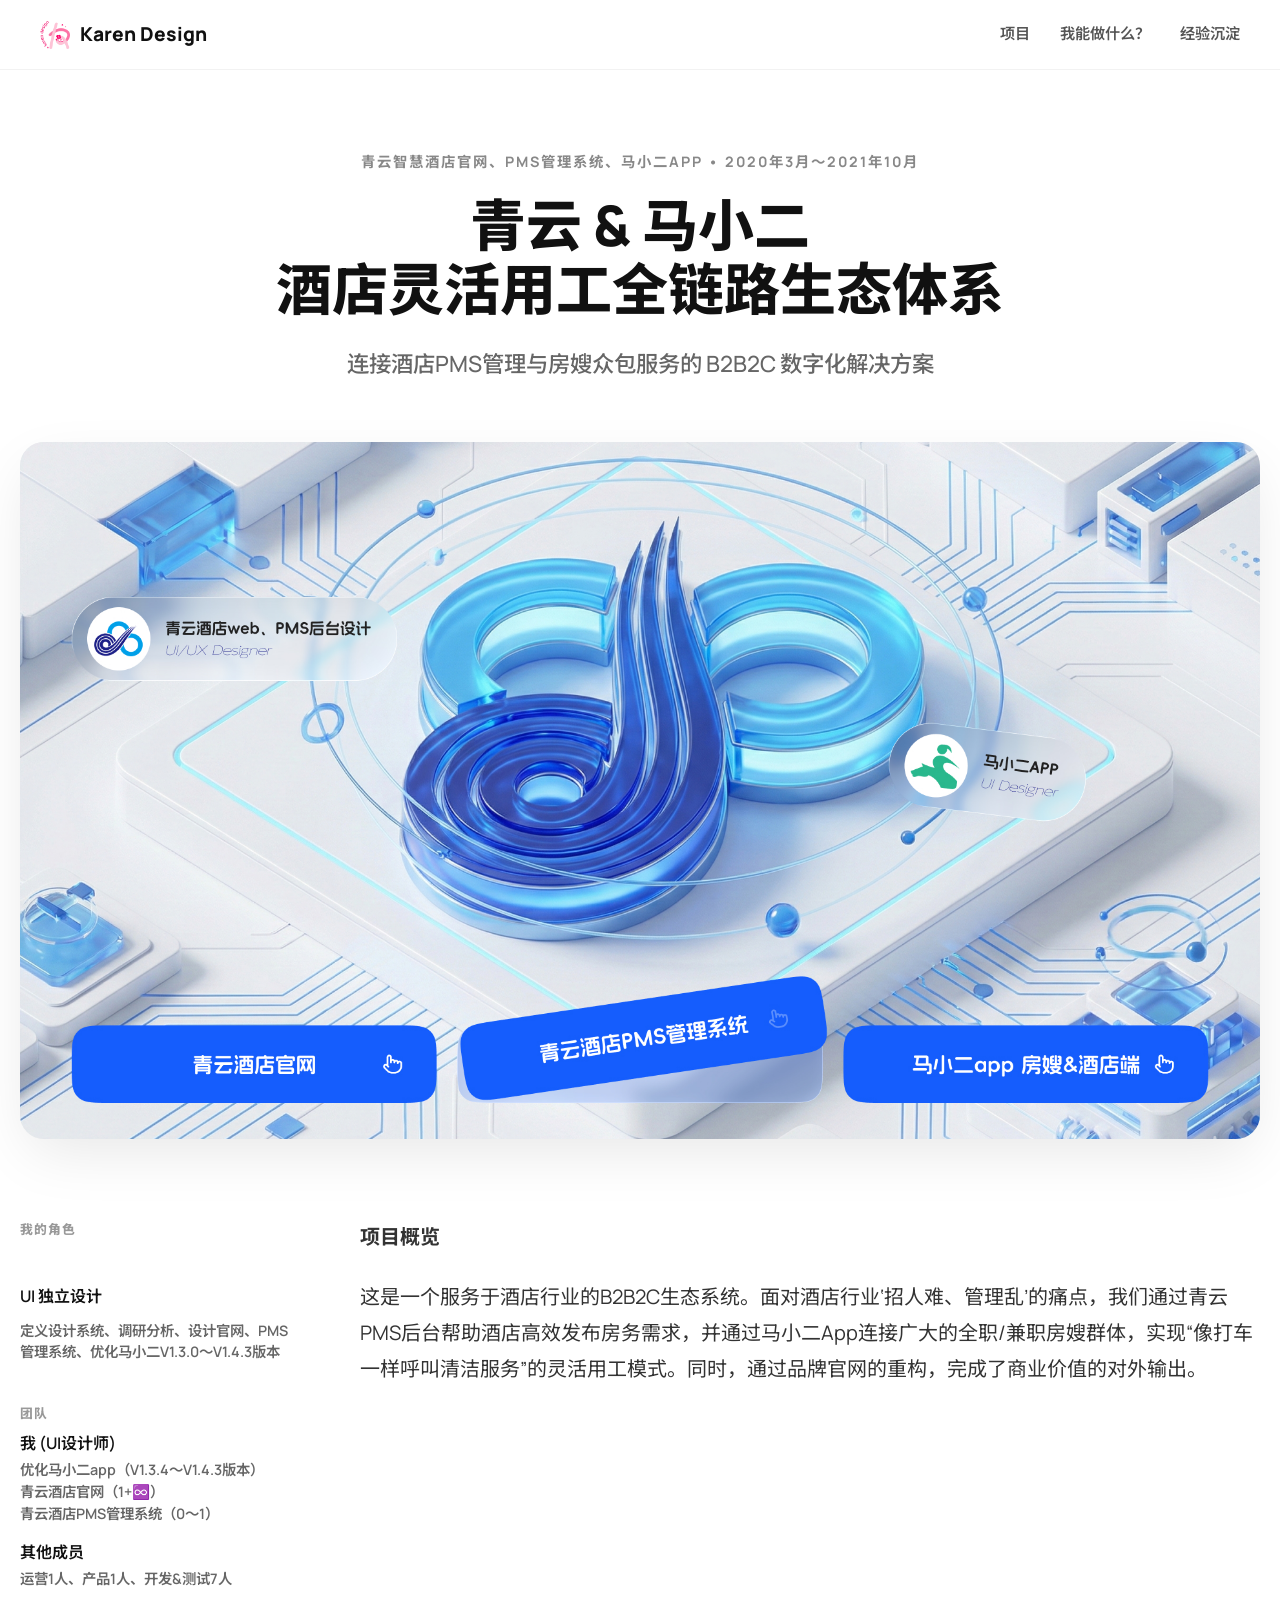
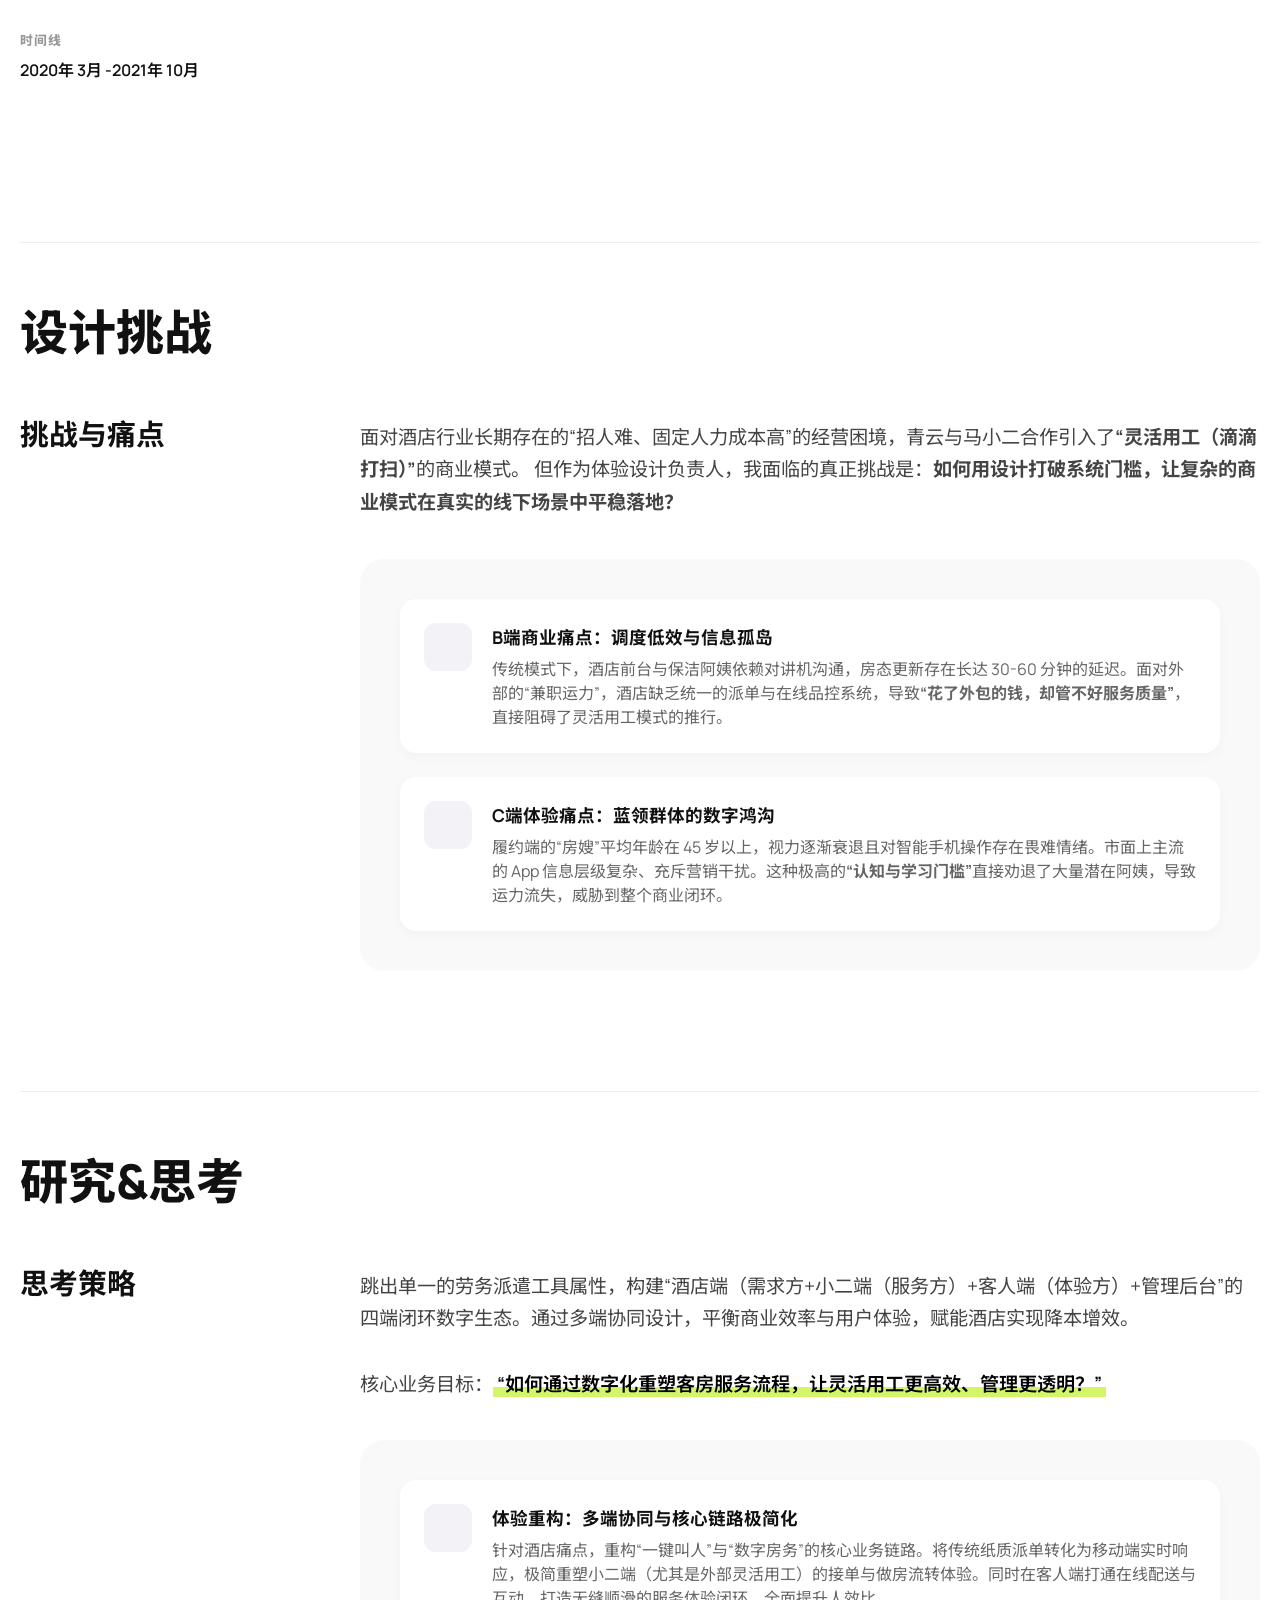
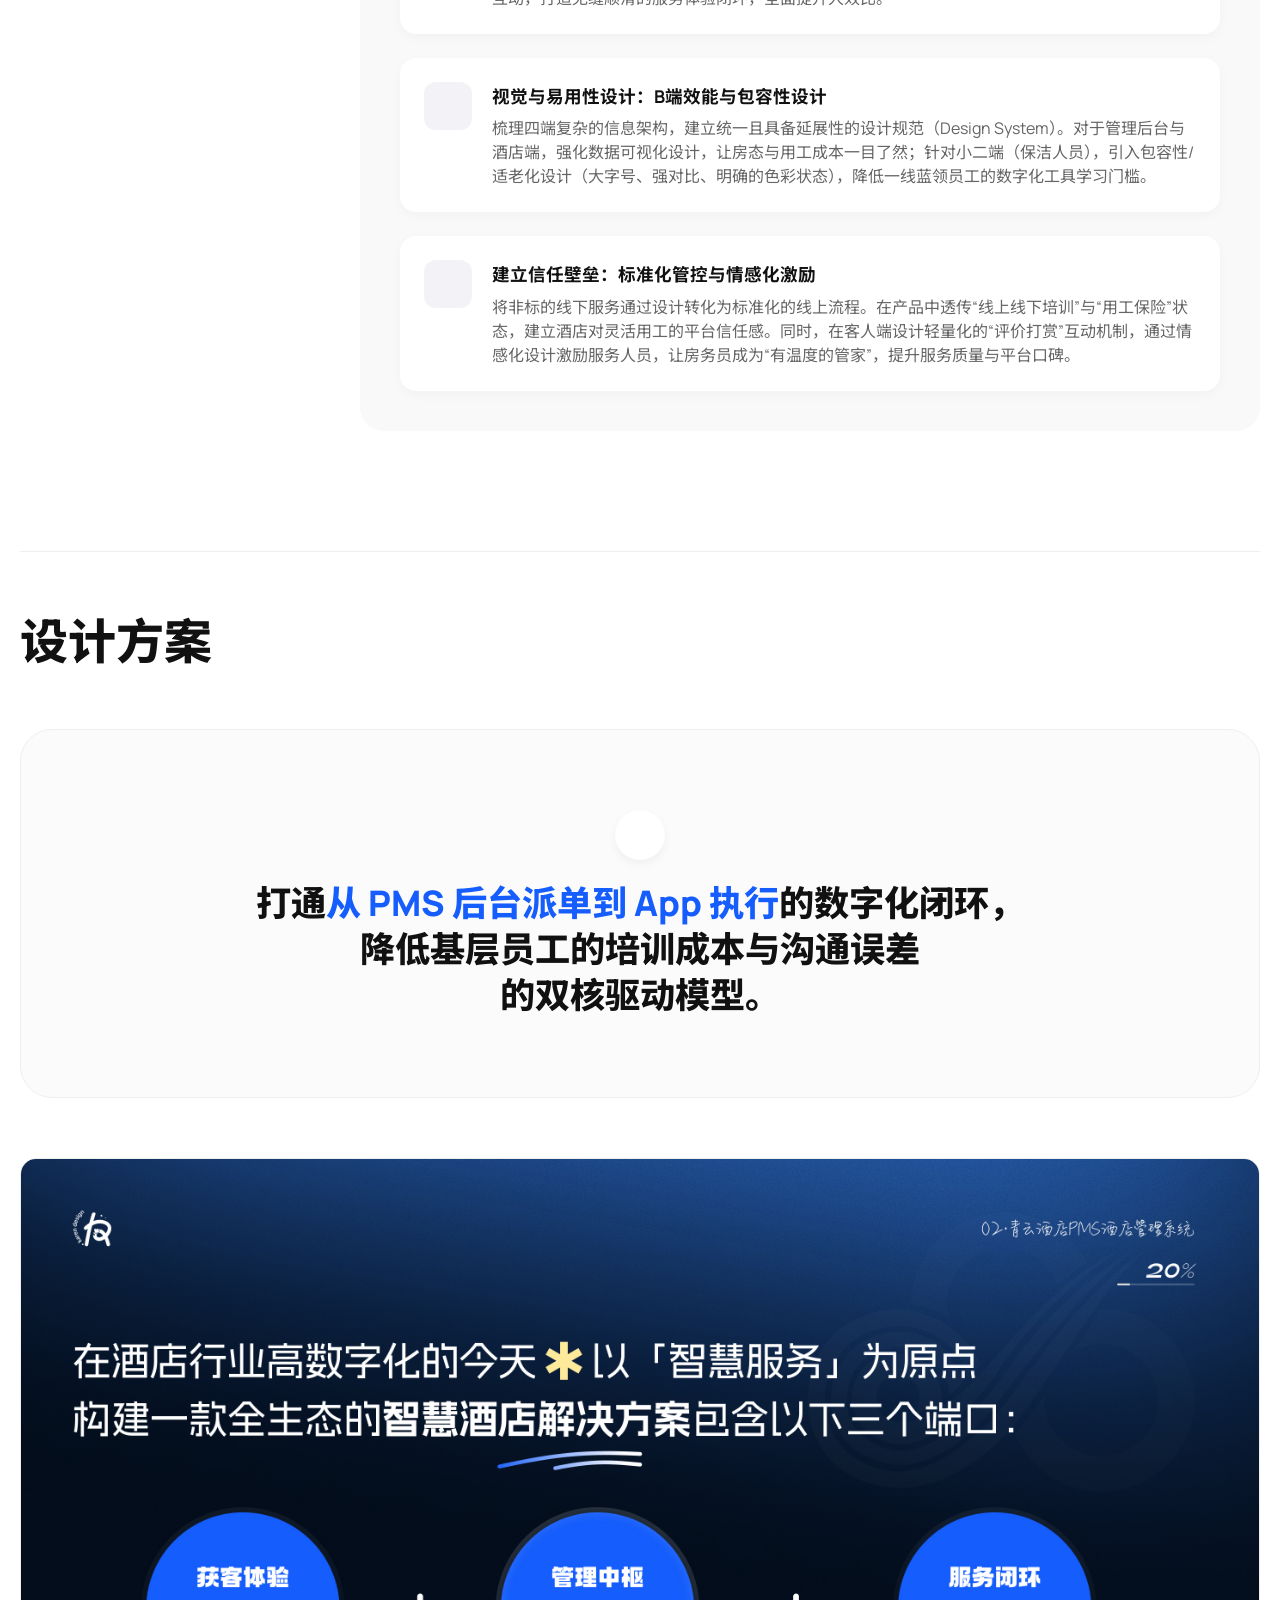
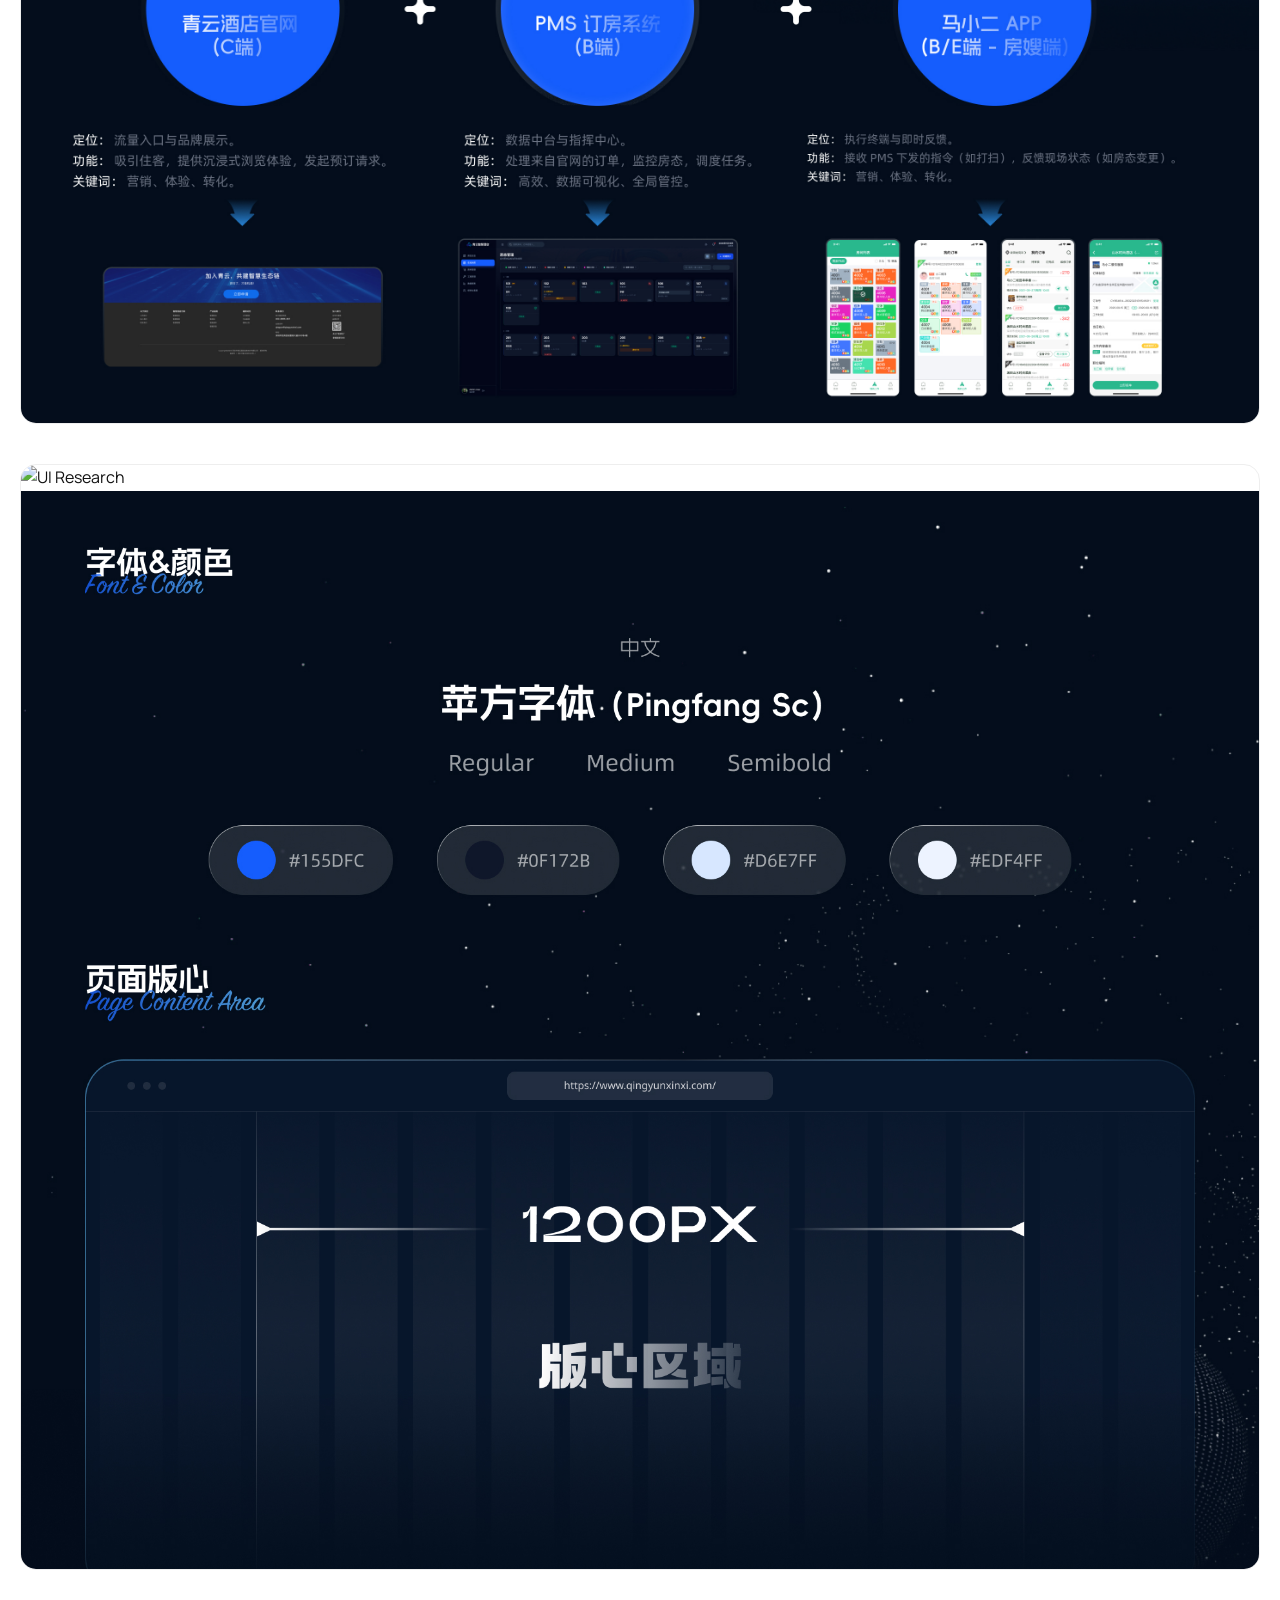
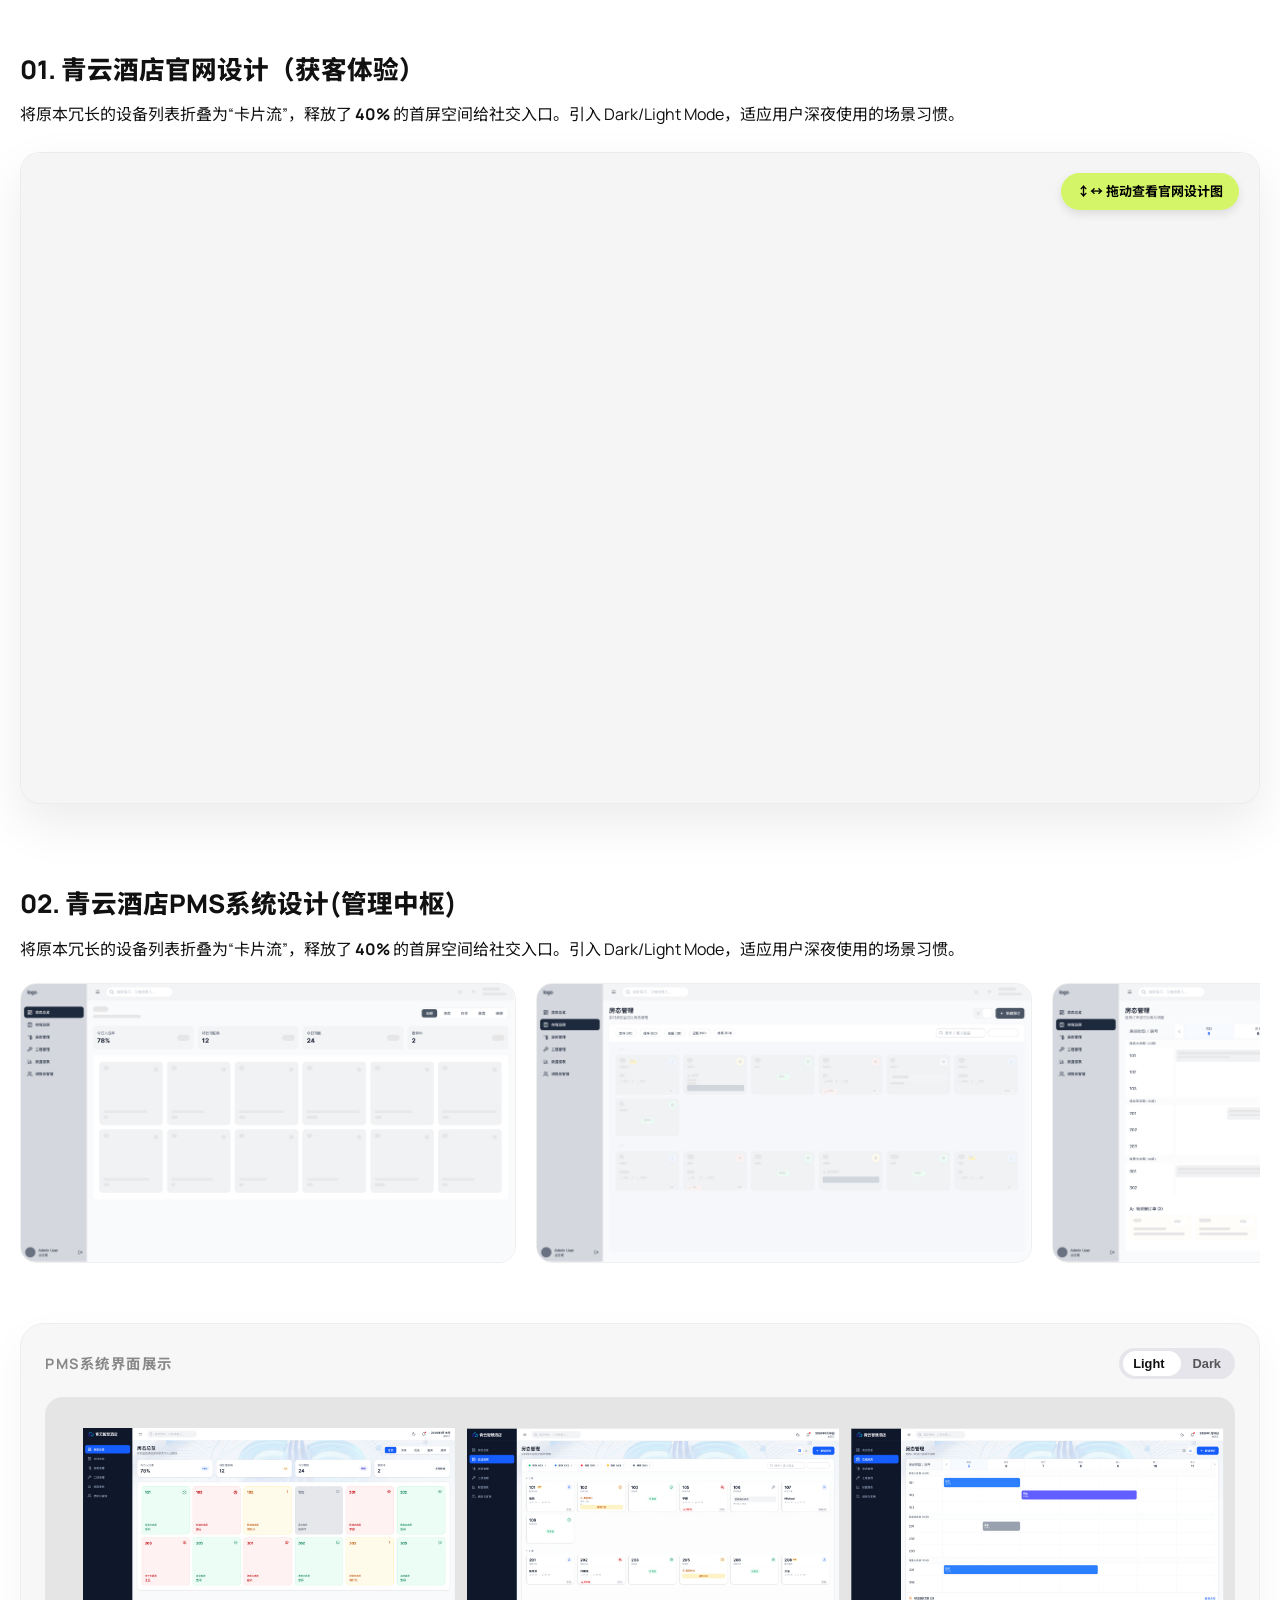
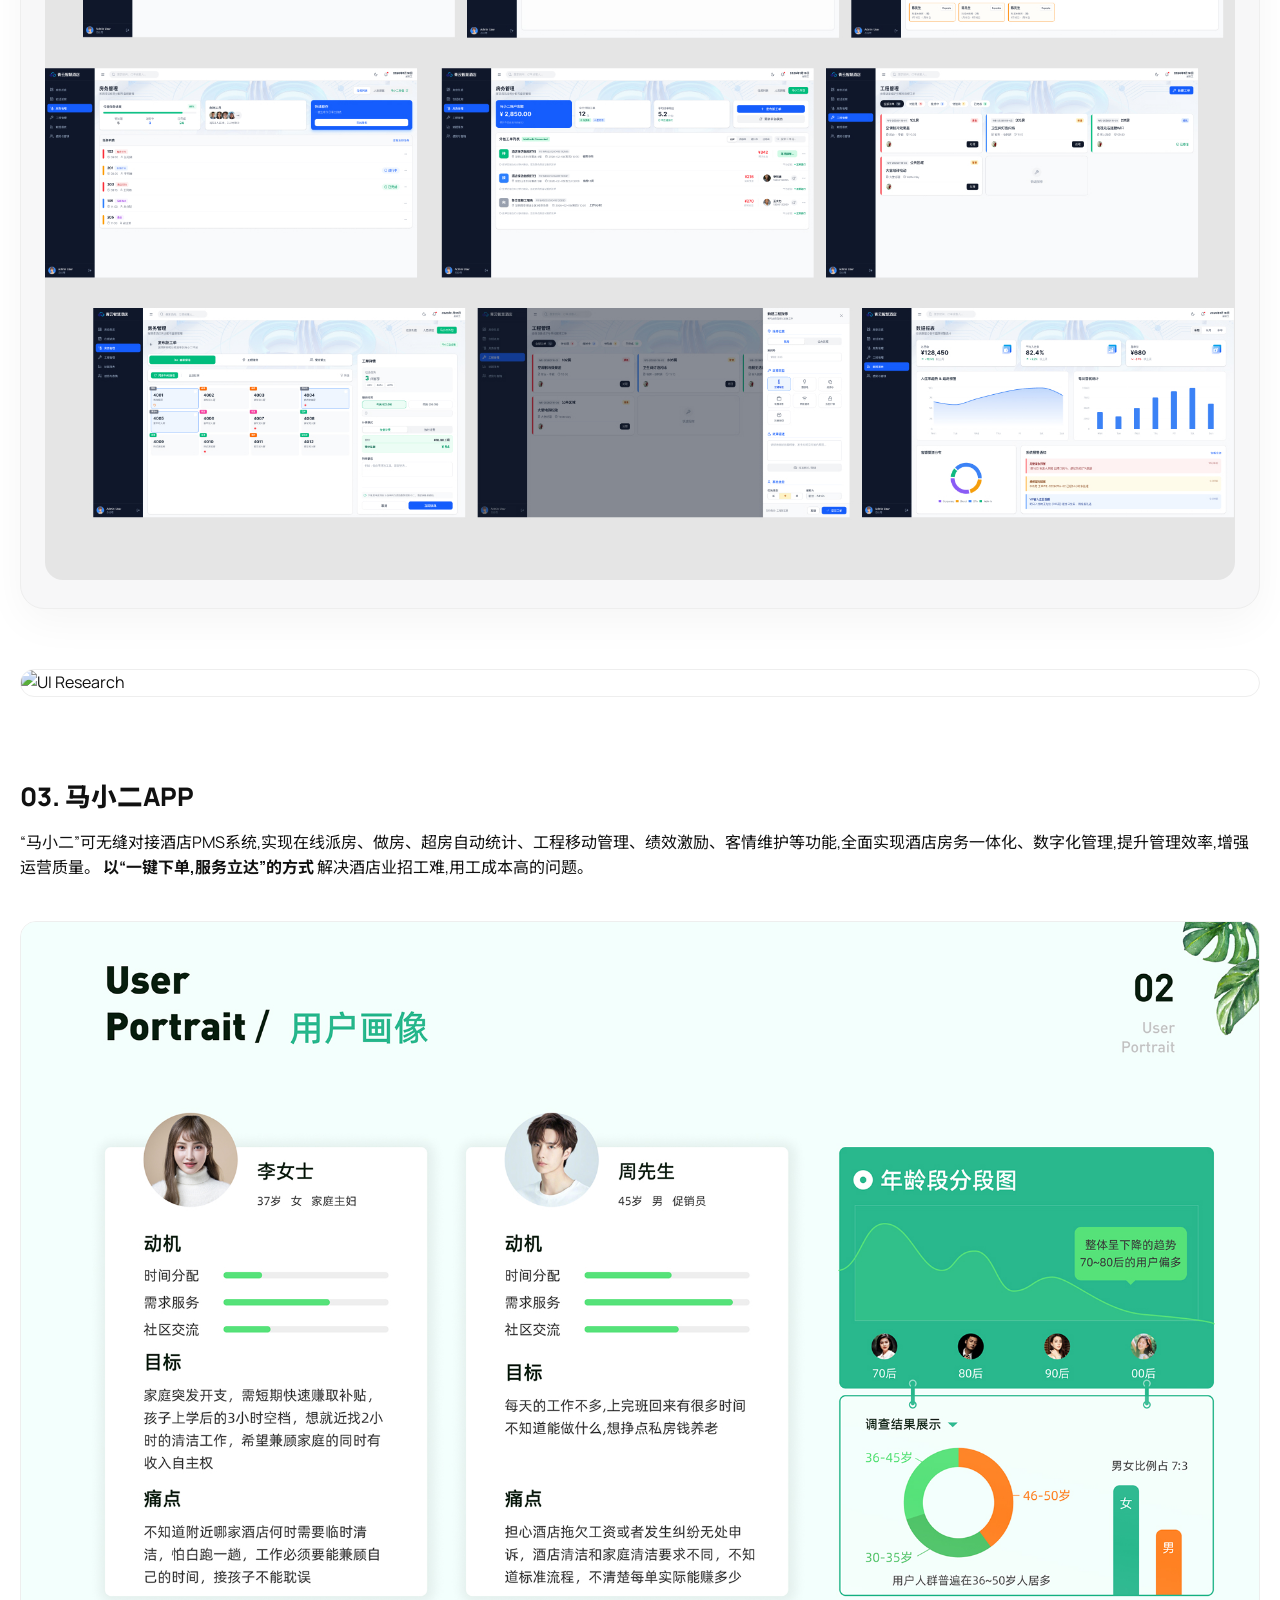
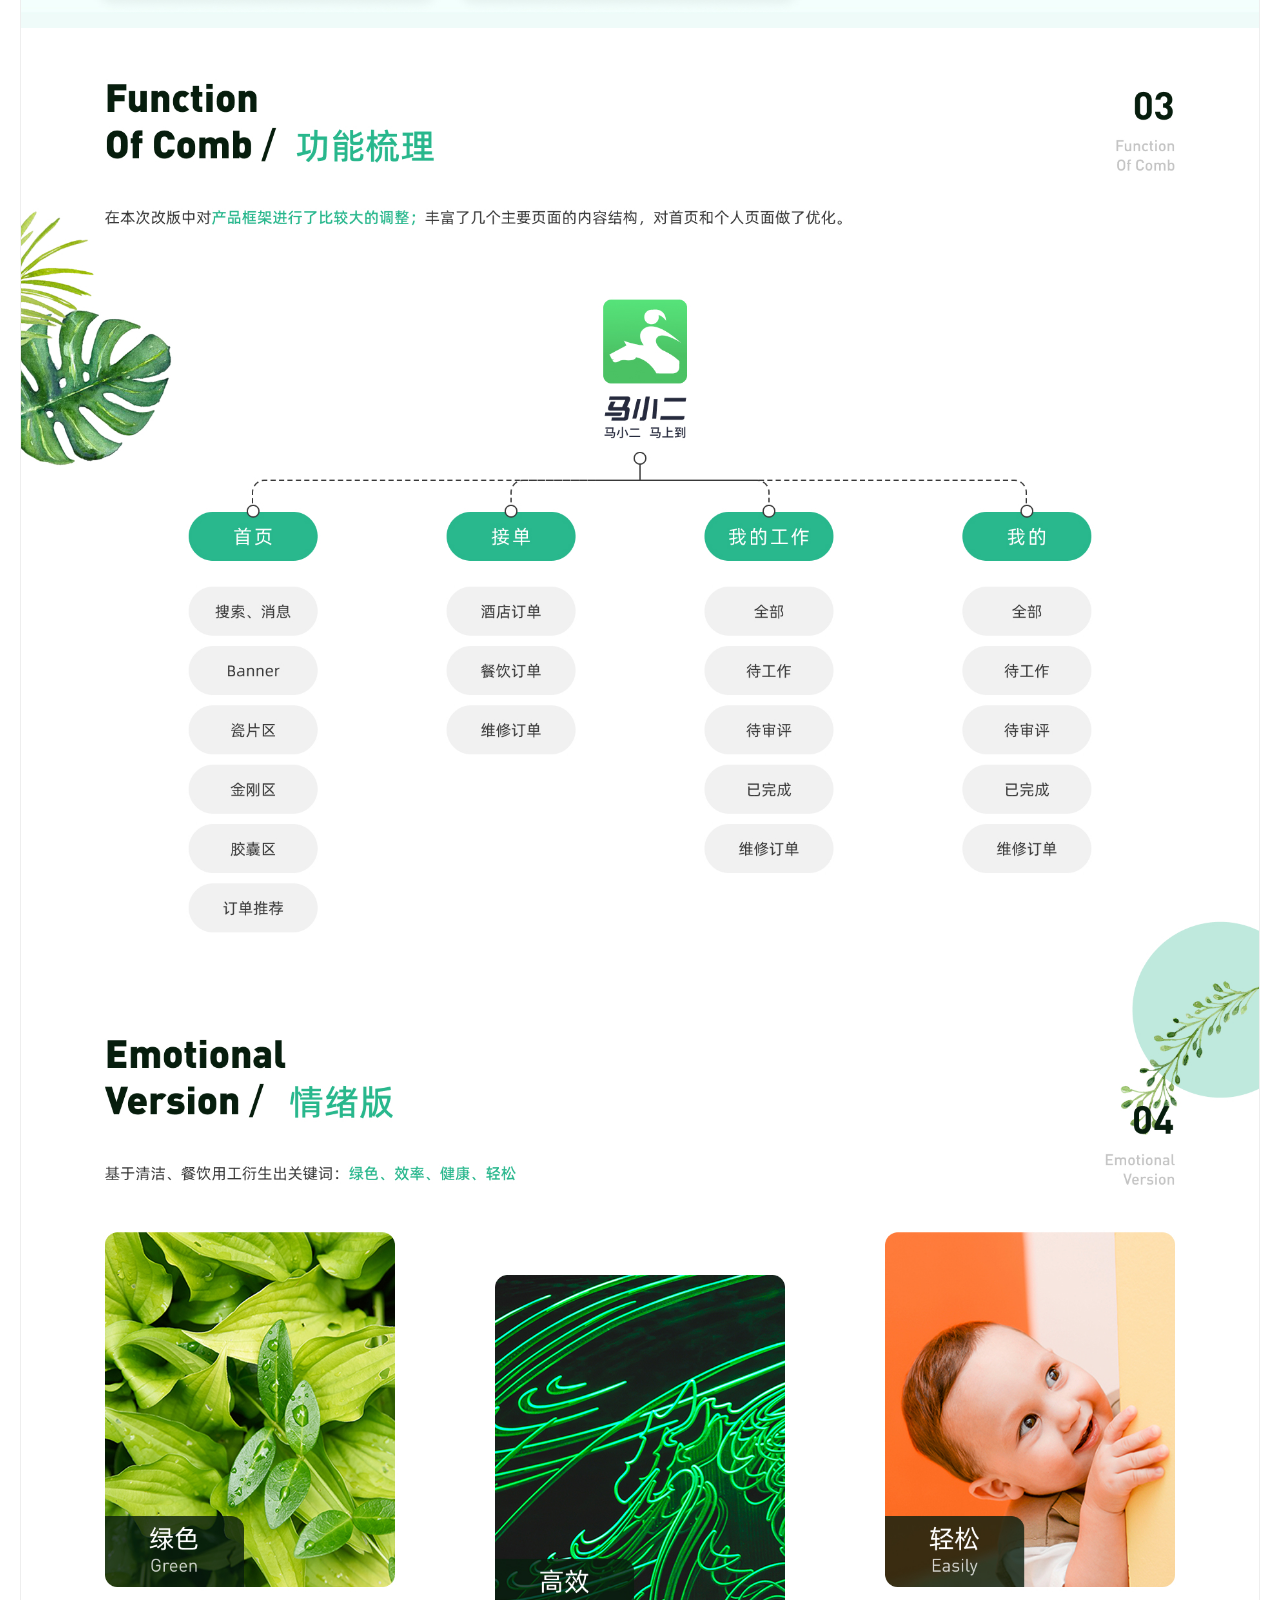
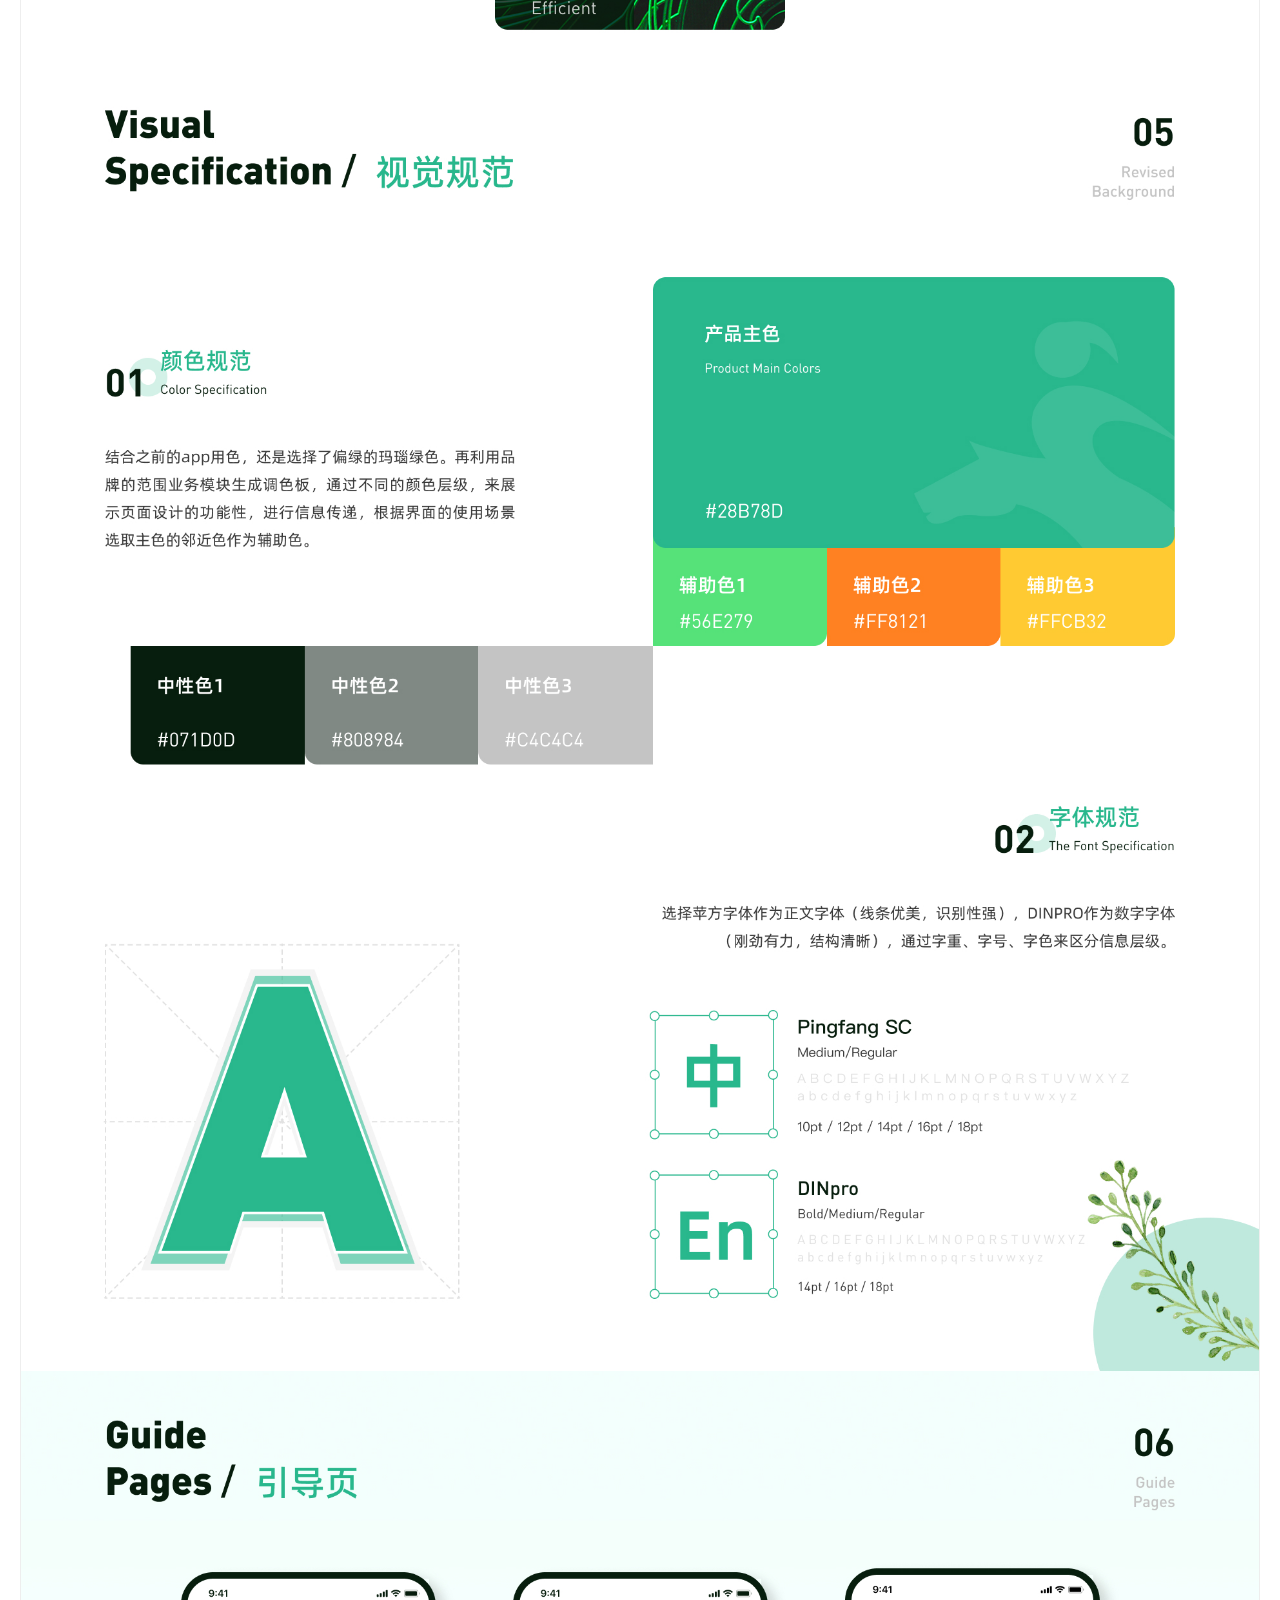
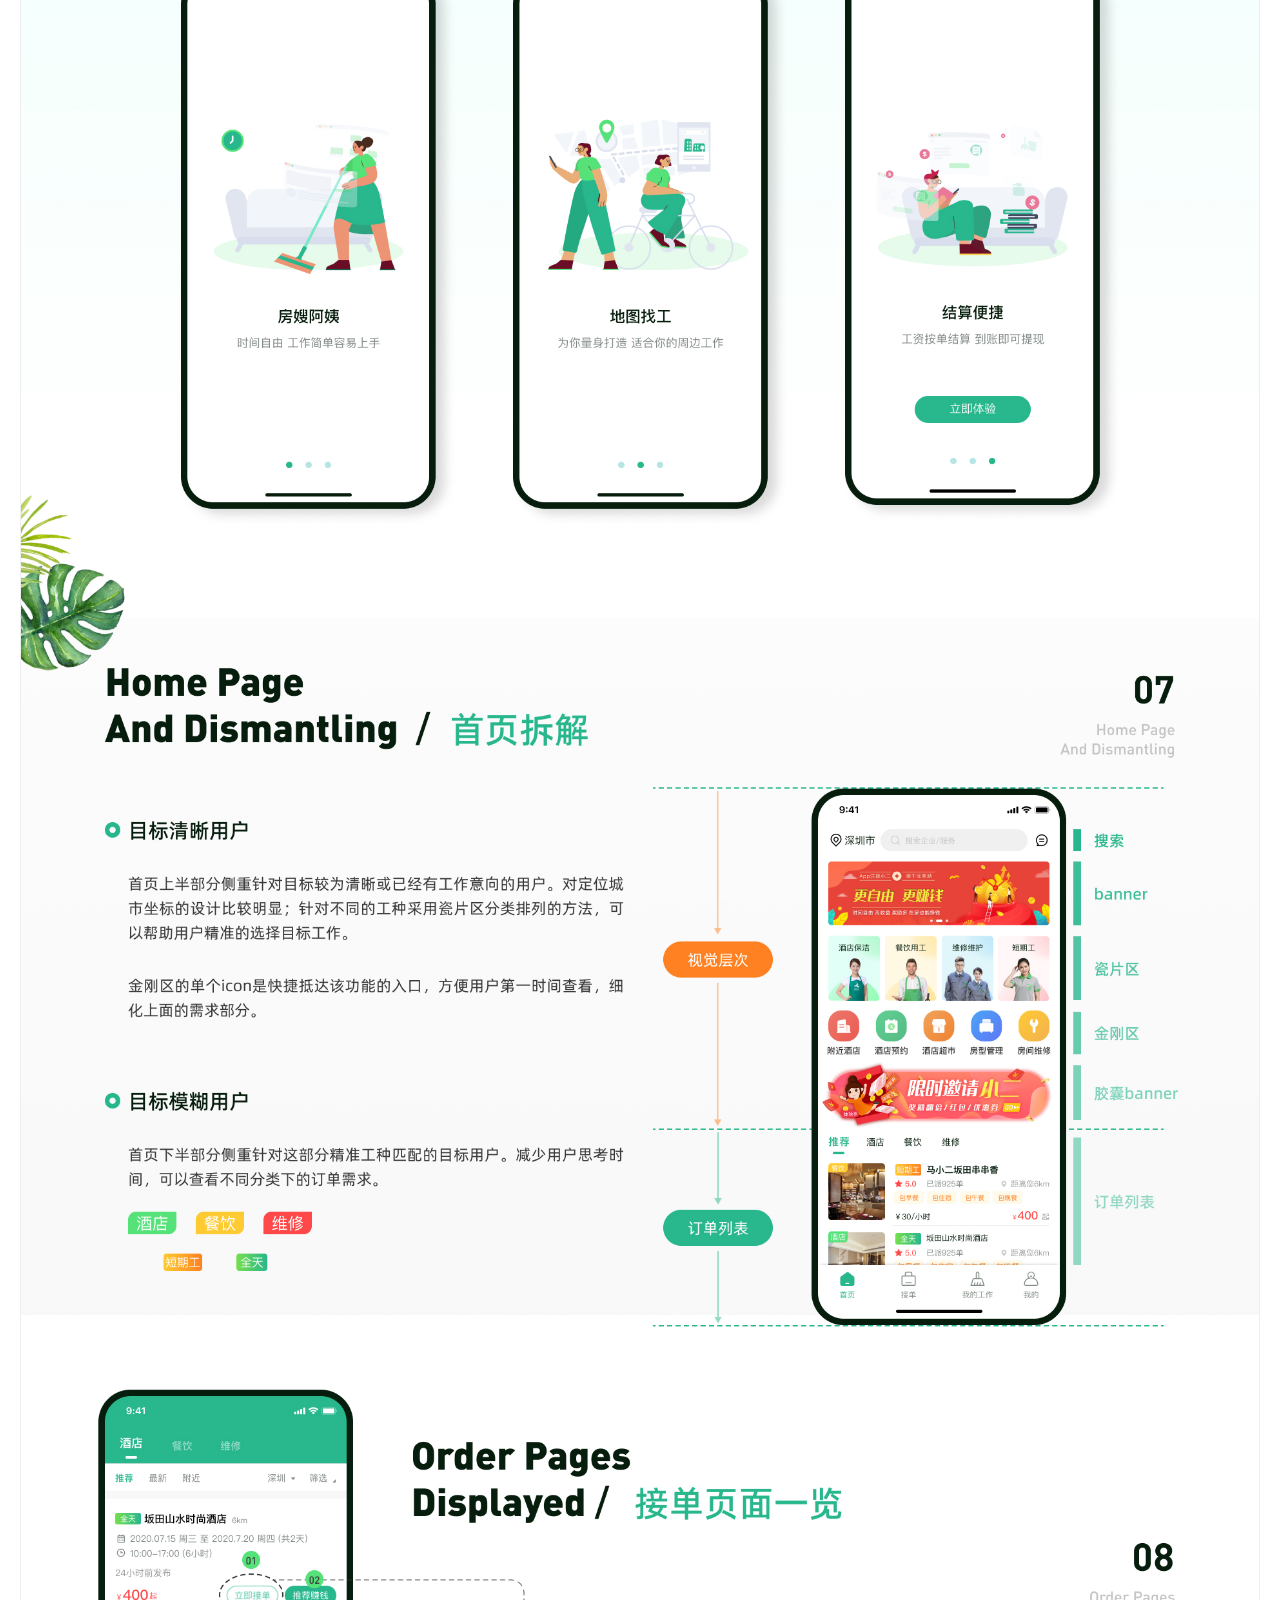
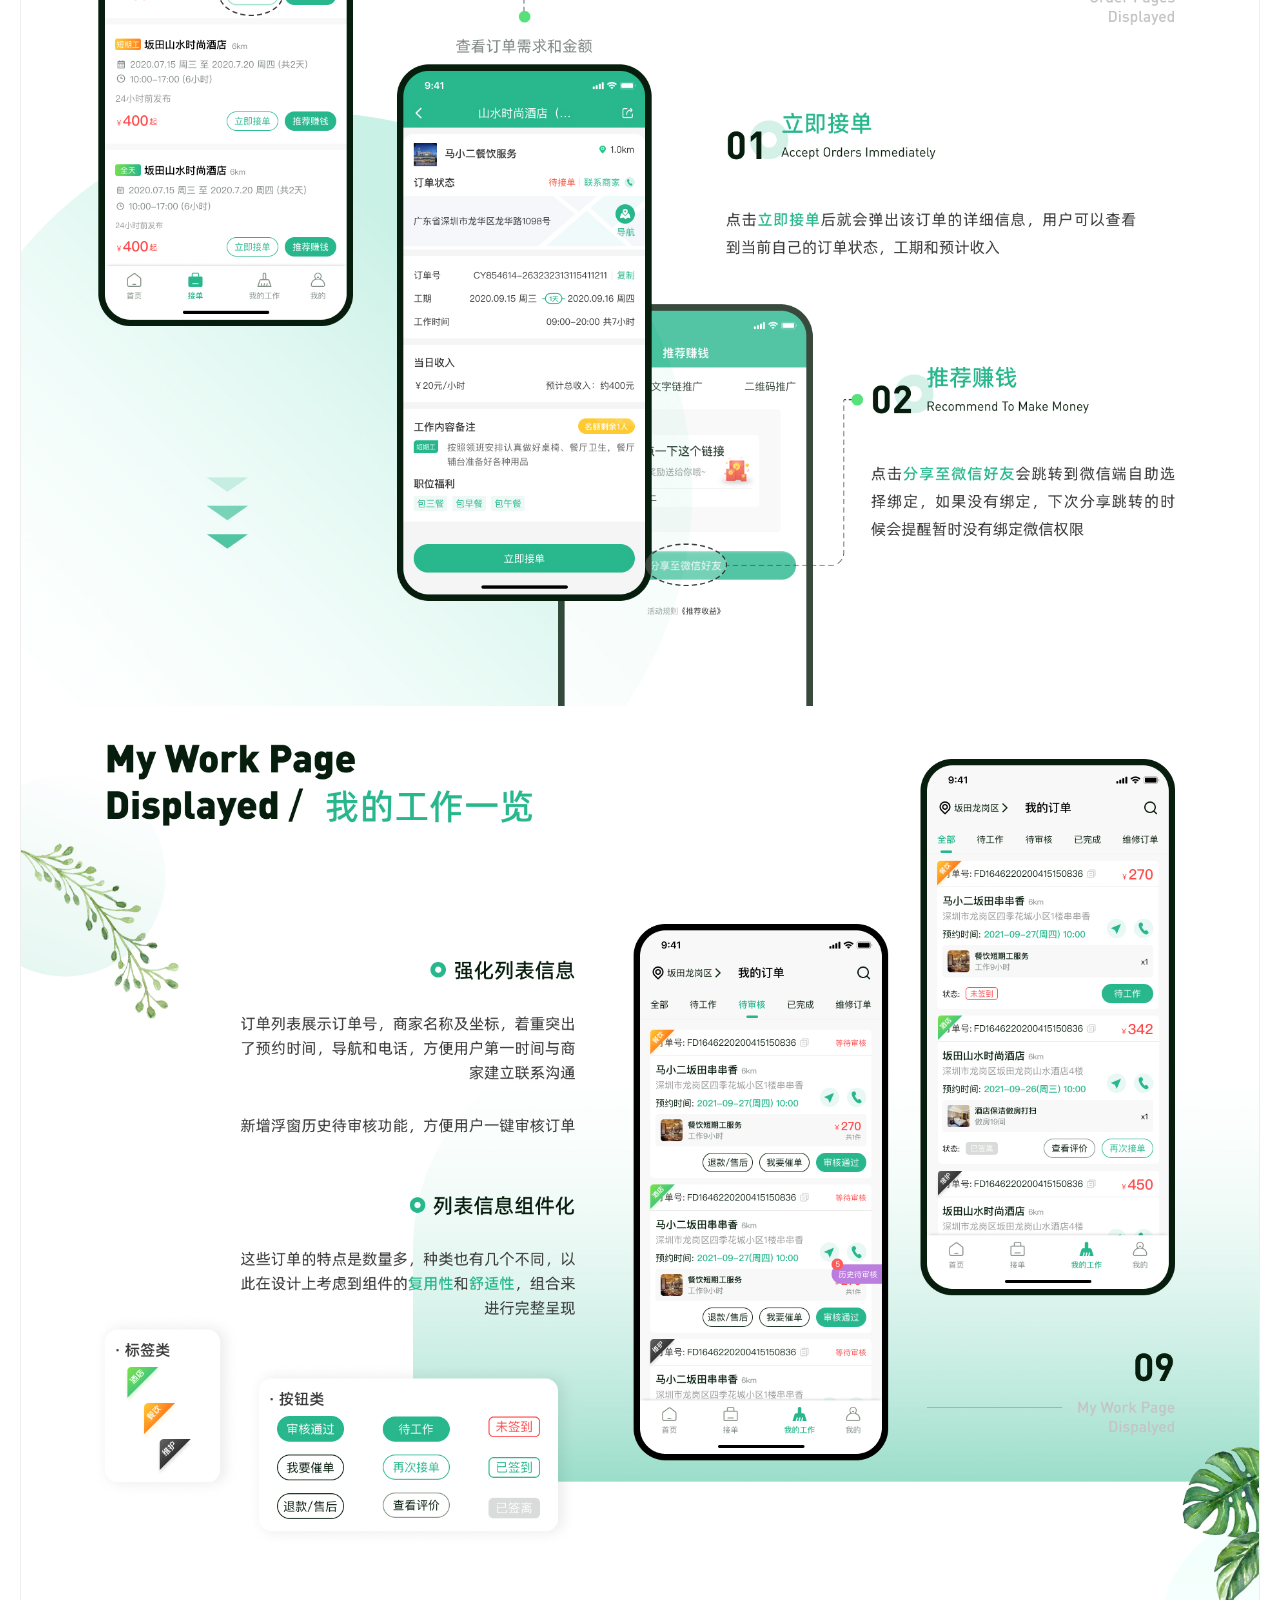
==== commit 69195850: "Add files via upload" ====
--- a/qingyun.html
+++ b/qingyun.html
@@ -645,8 +645,8 @@
     </div>
 
     <div class="next-navigation">
-        <a href="#" class="nav-card"><div class="nav-label">上一个项目</div><div class="nav-title">wechoose财务saas系统</div><div class="nav-arrow"><i class="ri-arrow-right-line"></i></div></a>
-        <a href="#" class="nav-card"><div class="nav-label">你可能感兴趣？</div><div class="nav-title">lovespouse优化案例</div><div class="nav-arrow"><i class="ri-arrow-right-line"></i></div></a>
+        <a href="wechoose.html" class="nav-card"><div class="nav-label">上一个项目</div><div class="nav-title">wechoose财务saas系统</div><div class="nav-arrow"><i class="ri-arrow-right-line"></i></div></a>
+        <a href="lovespouse.html" class="nav-card"><div class="nav-label">你可能感兴趣？</div><div class="nav-title">lovespouse优化案例</div><div class="nav-arrow"><i class="ri-arrow-right-line"></i></div></a>
     </div>
 
     <script>
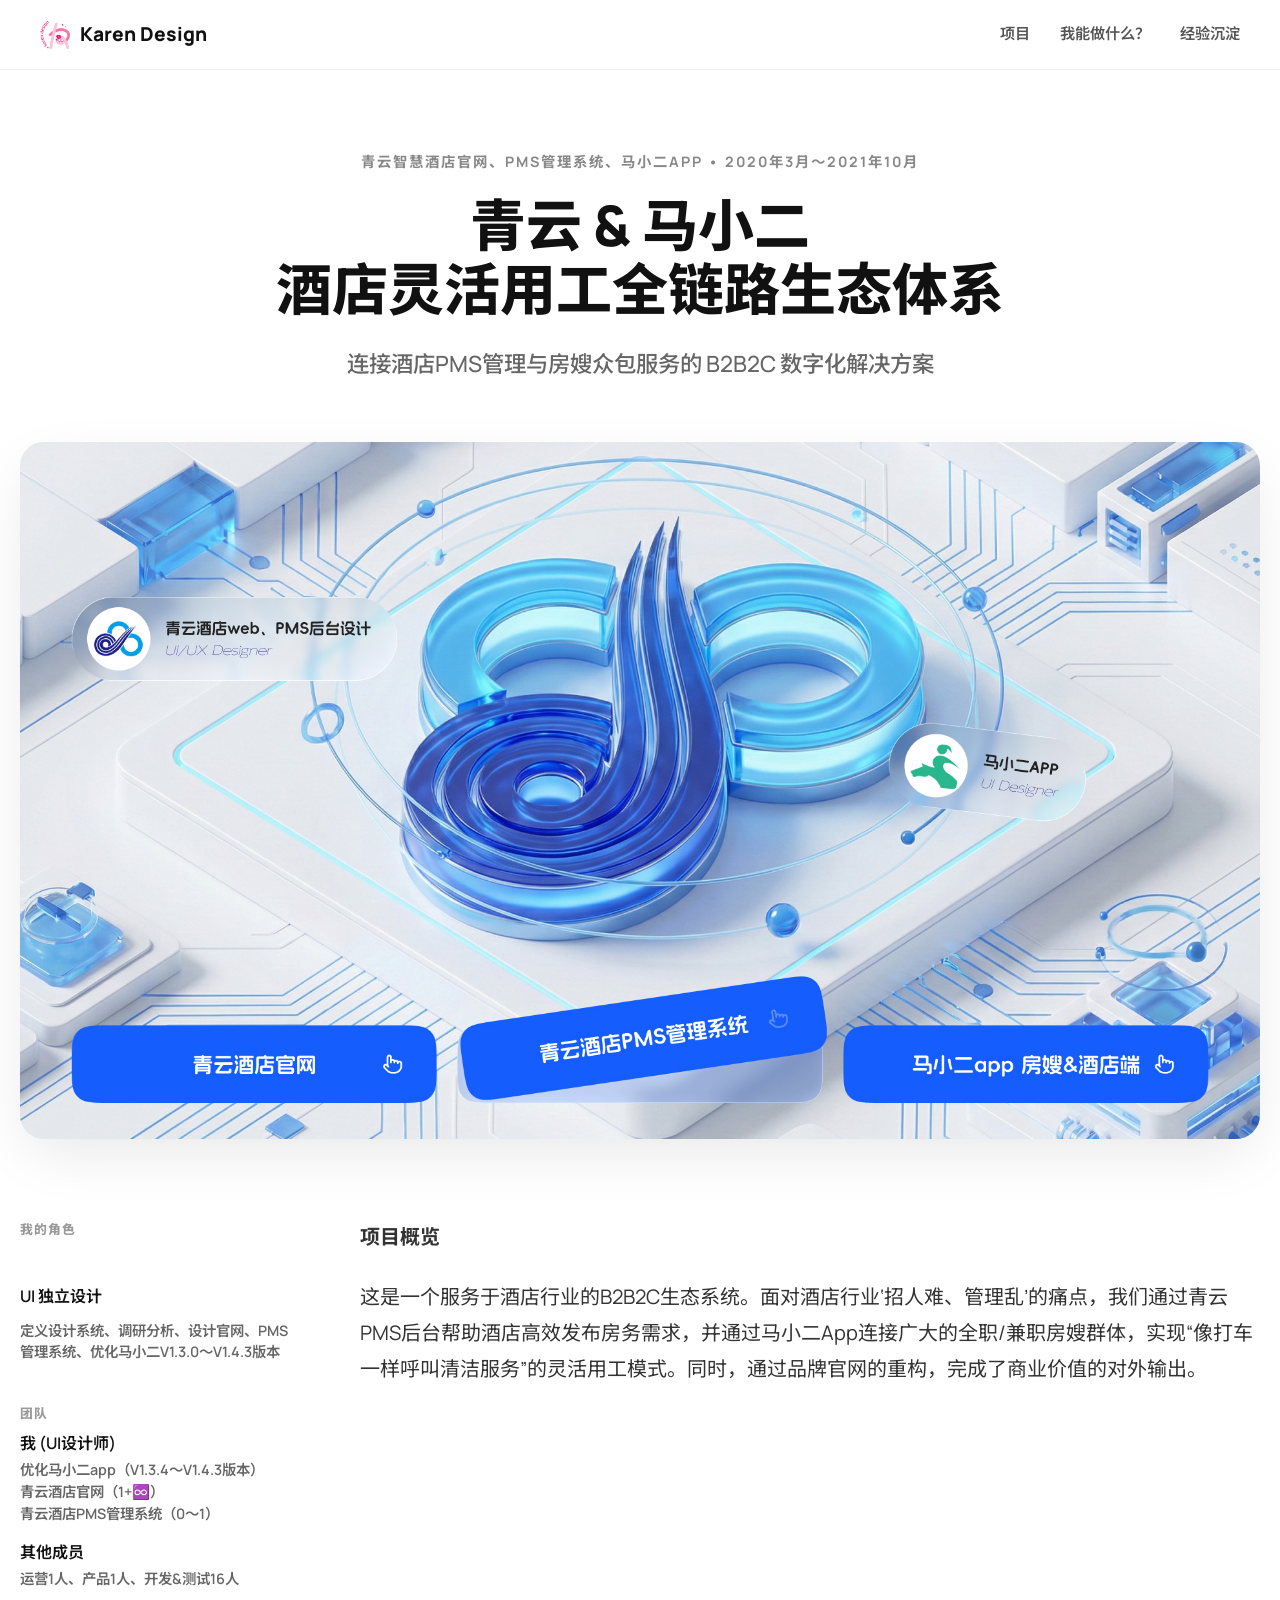
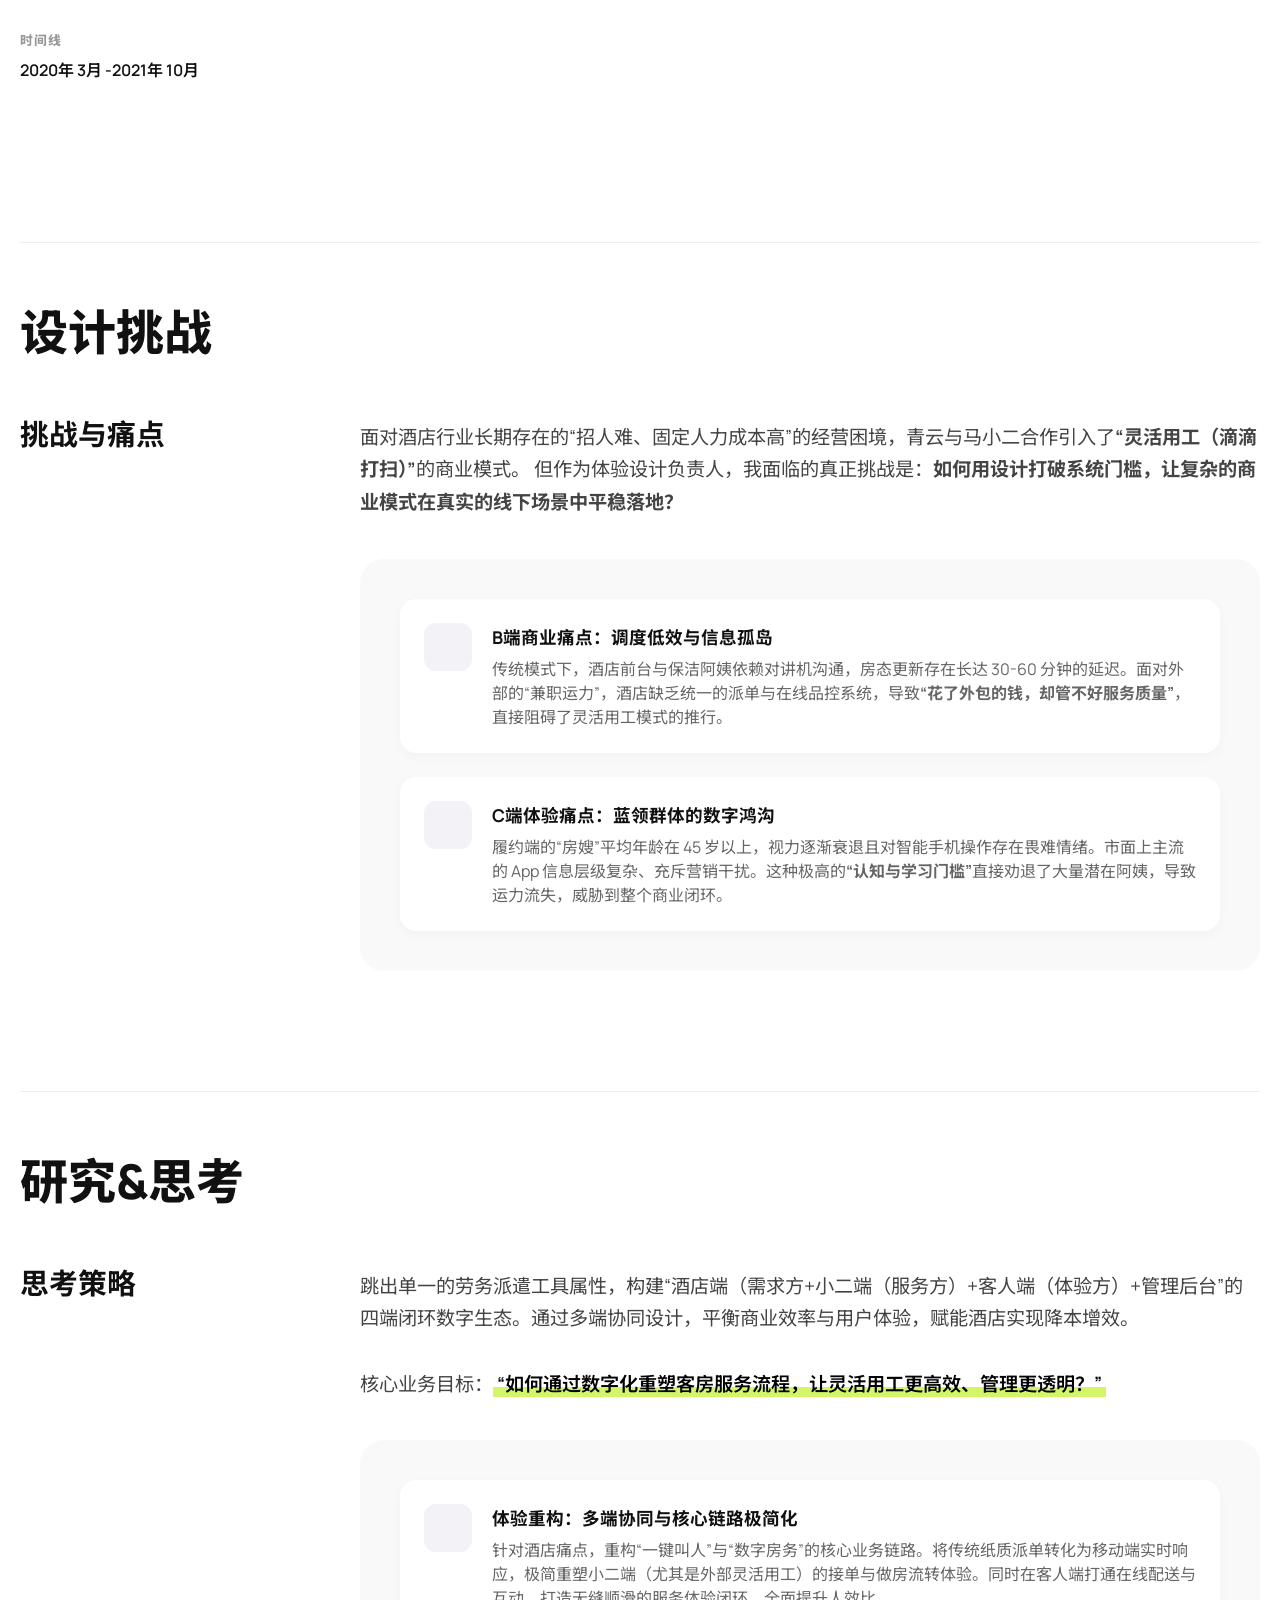
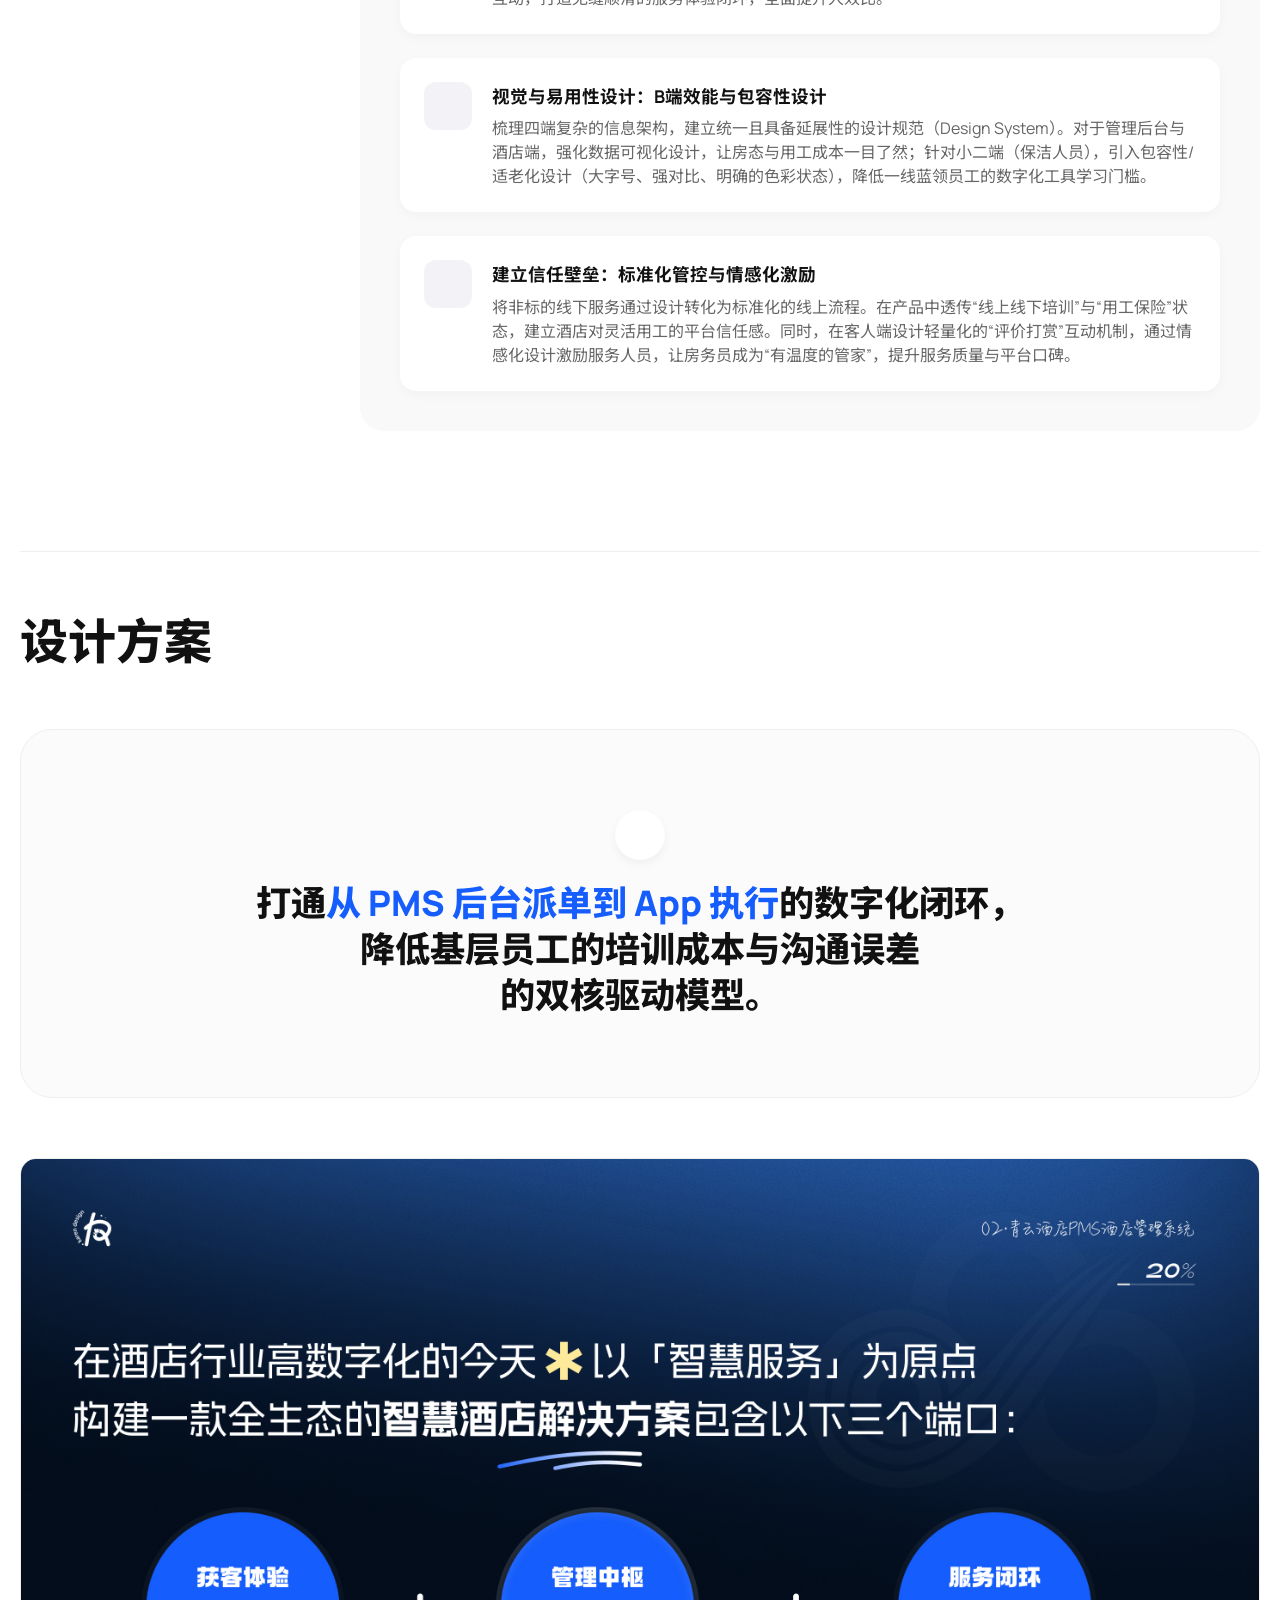
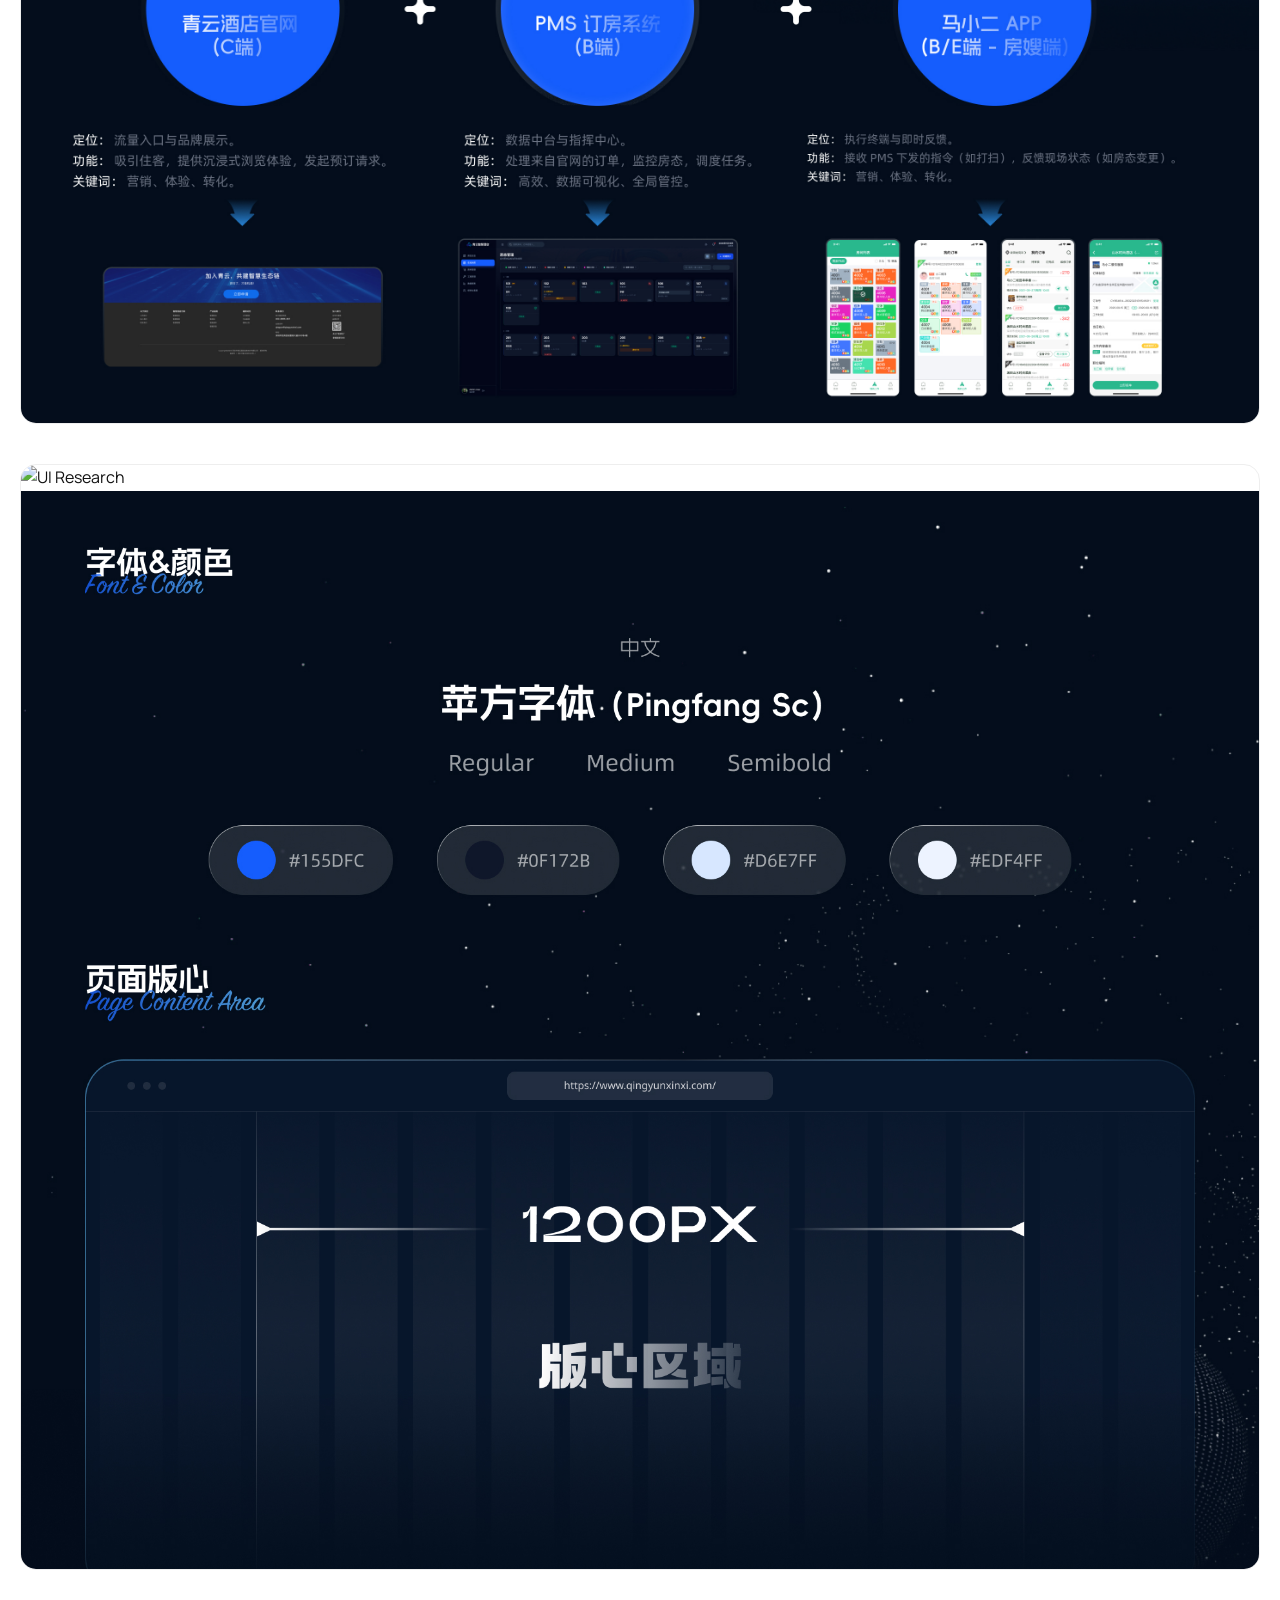
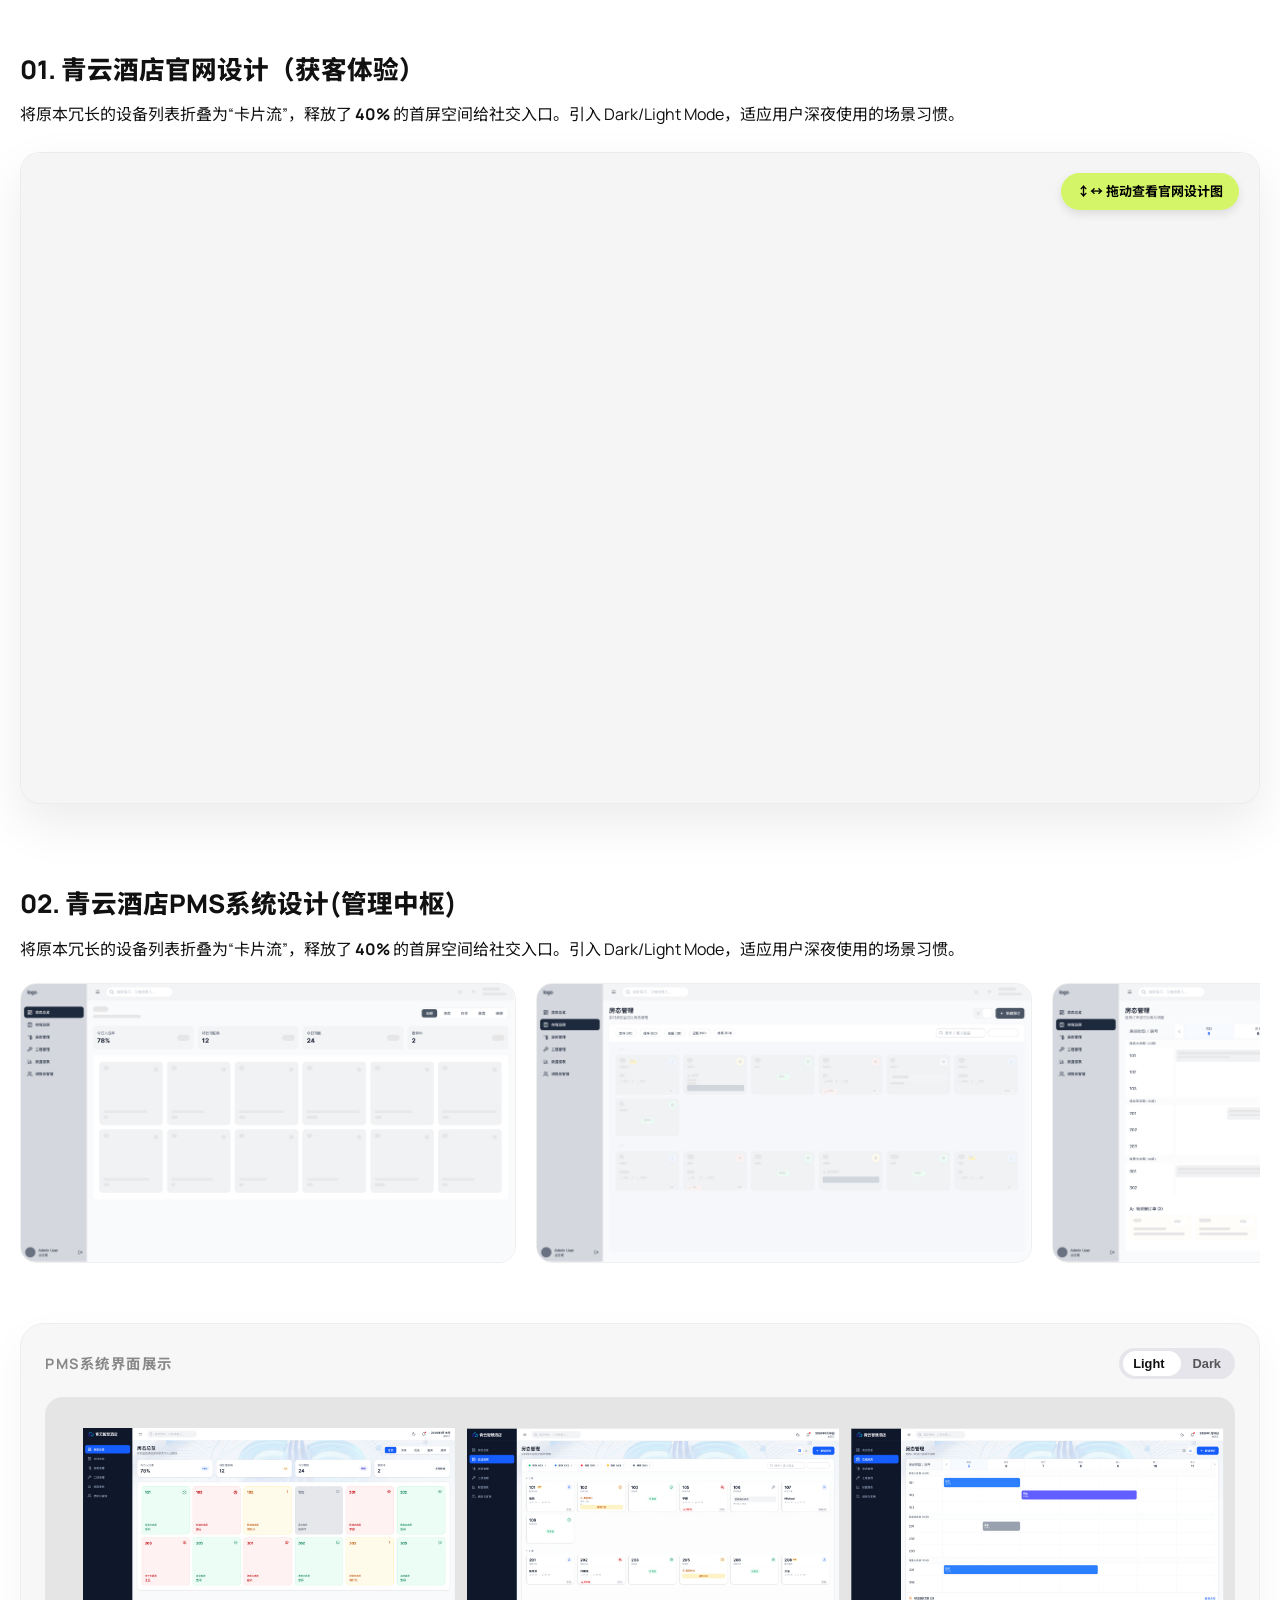
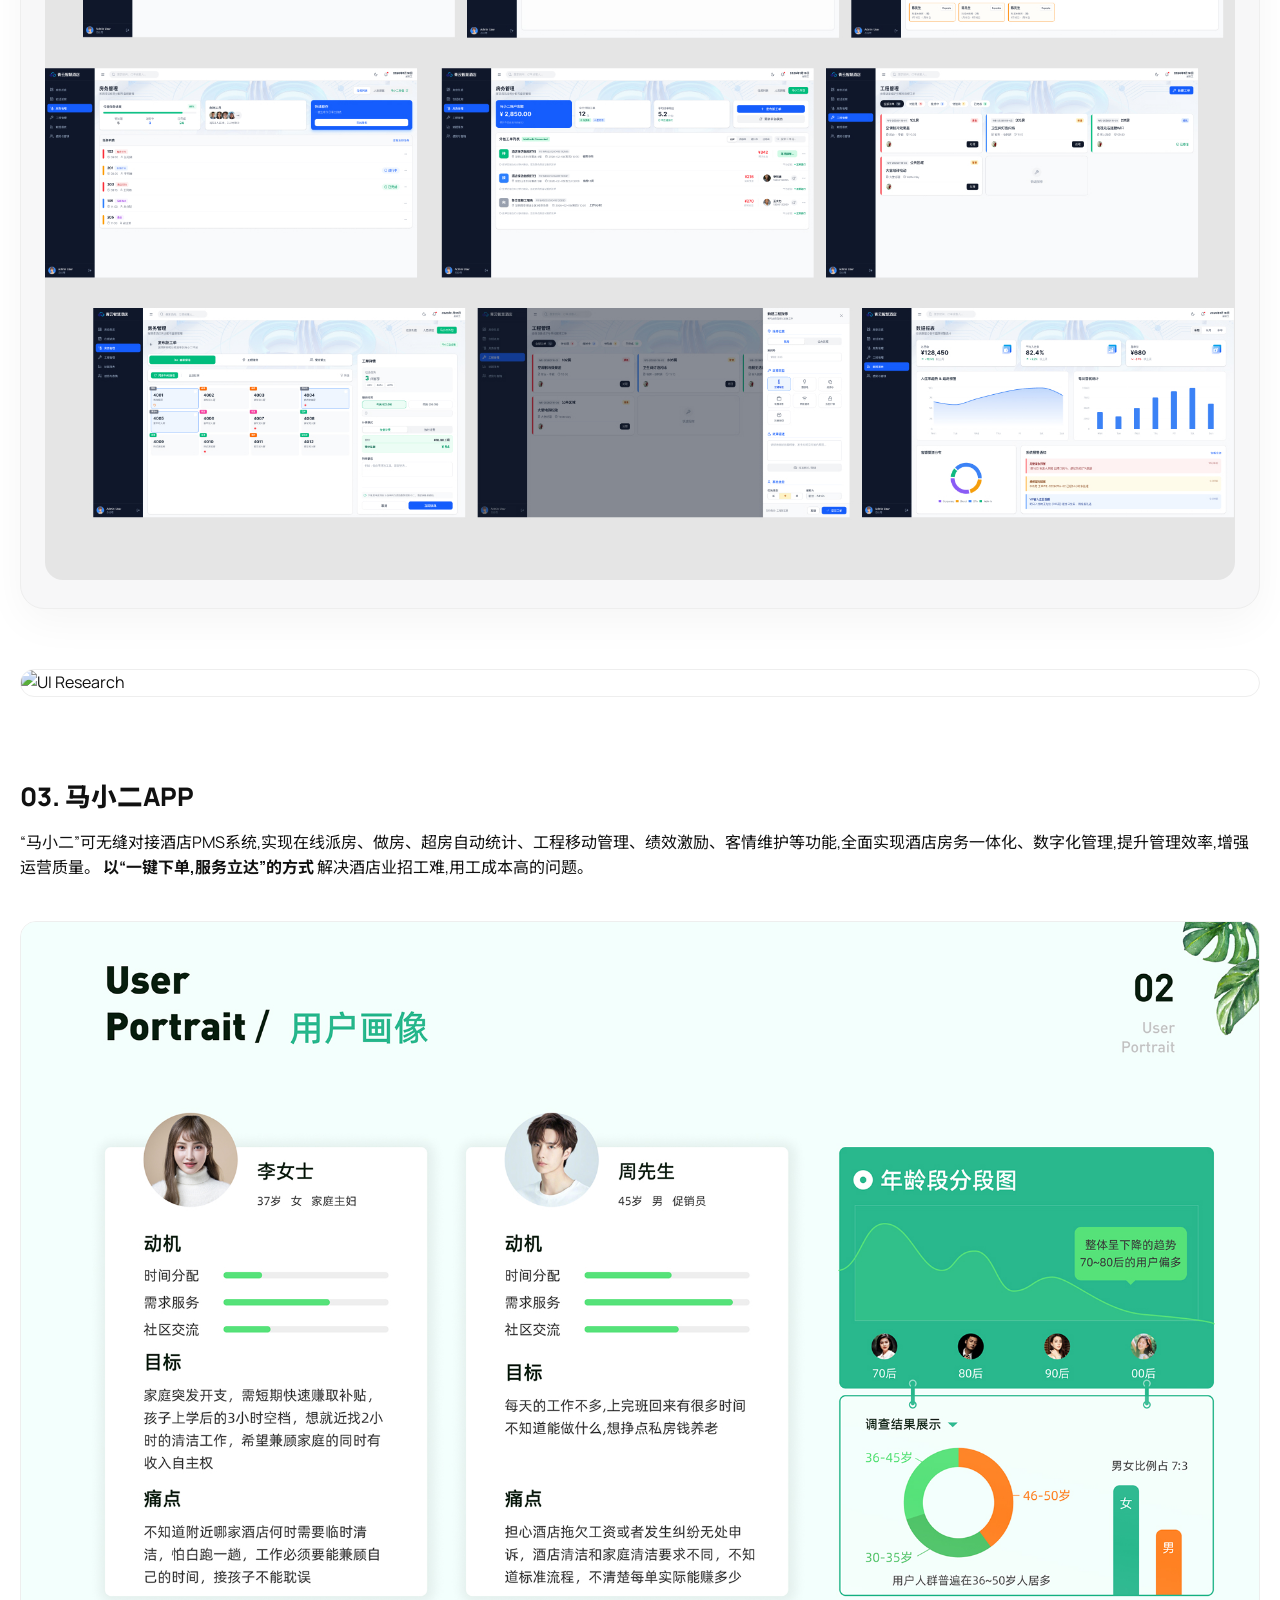
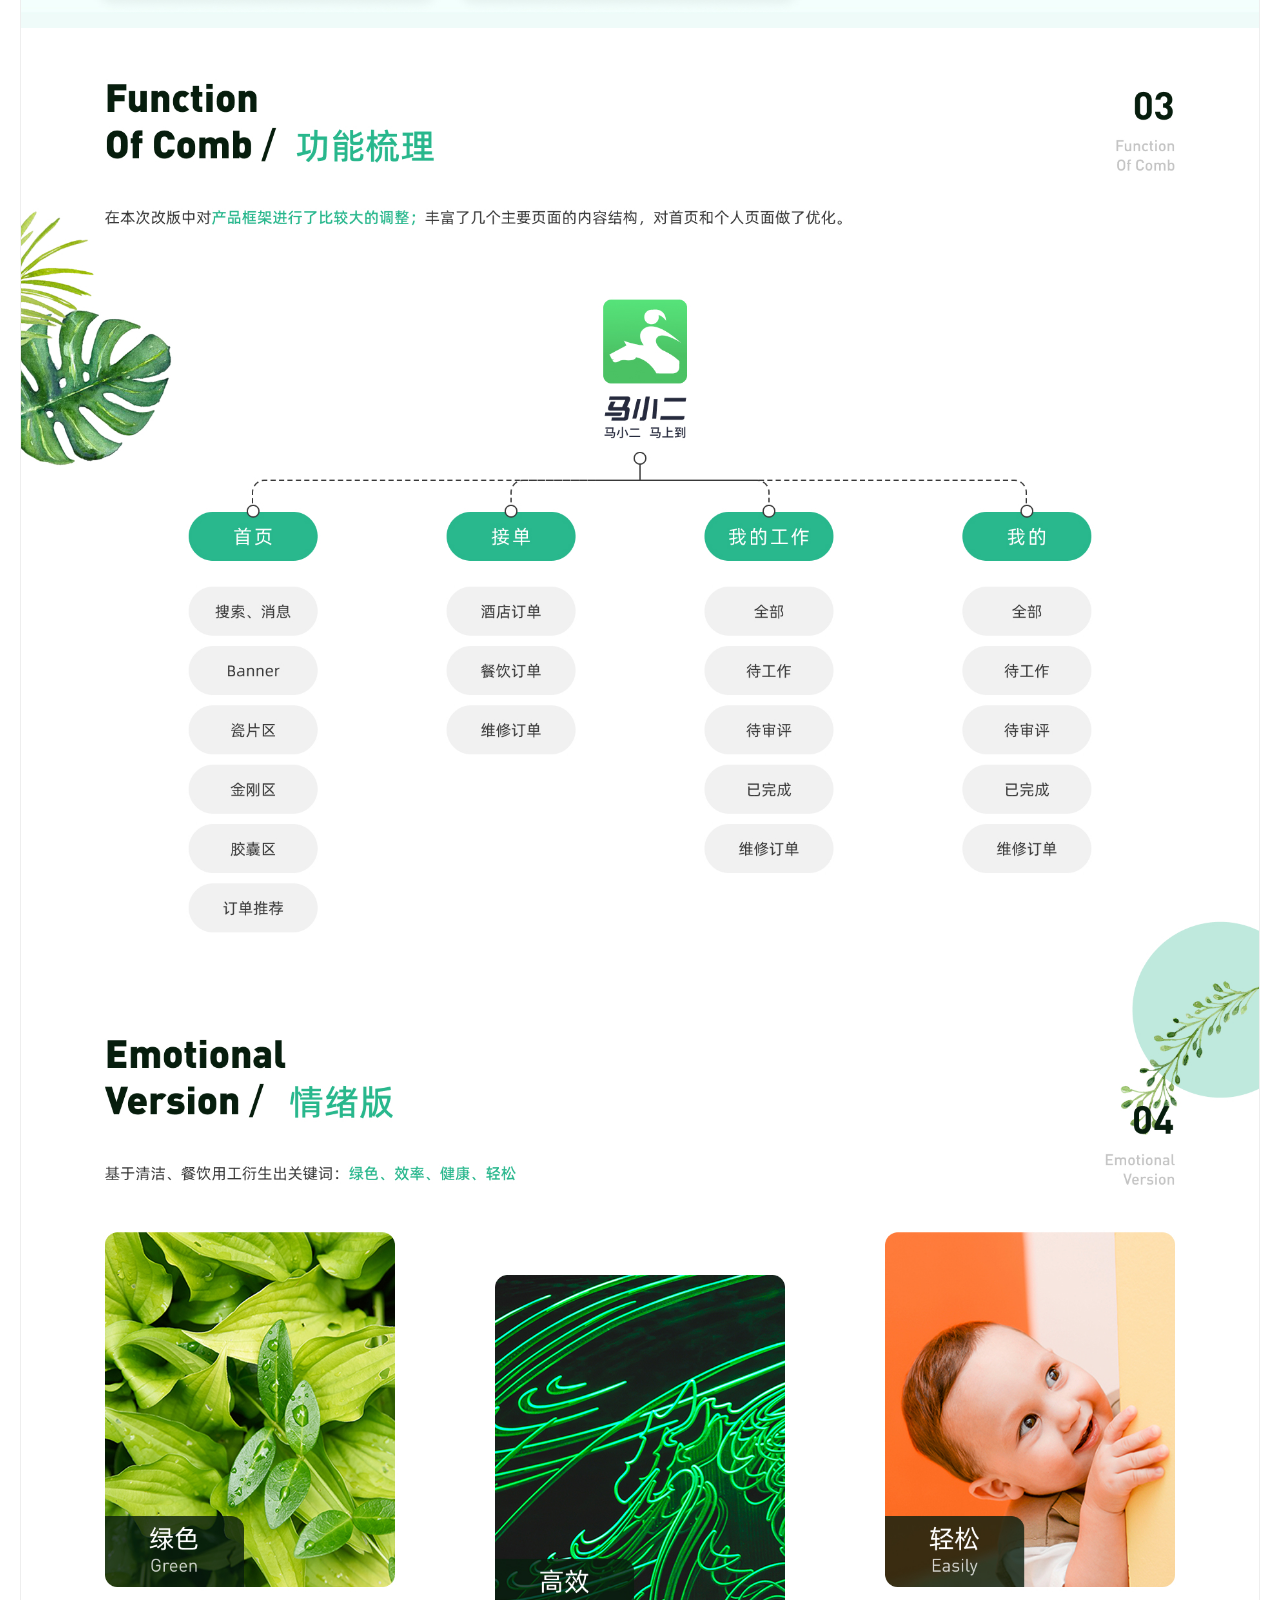
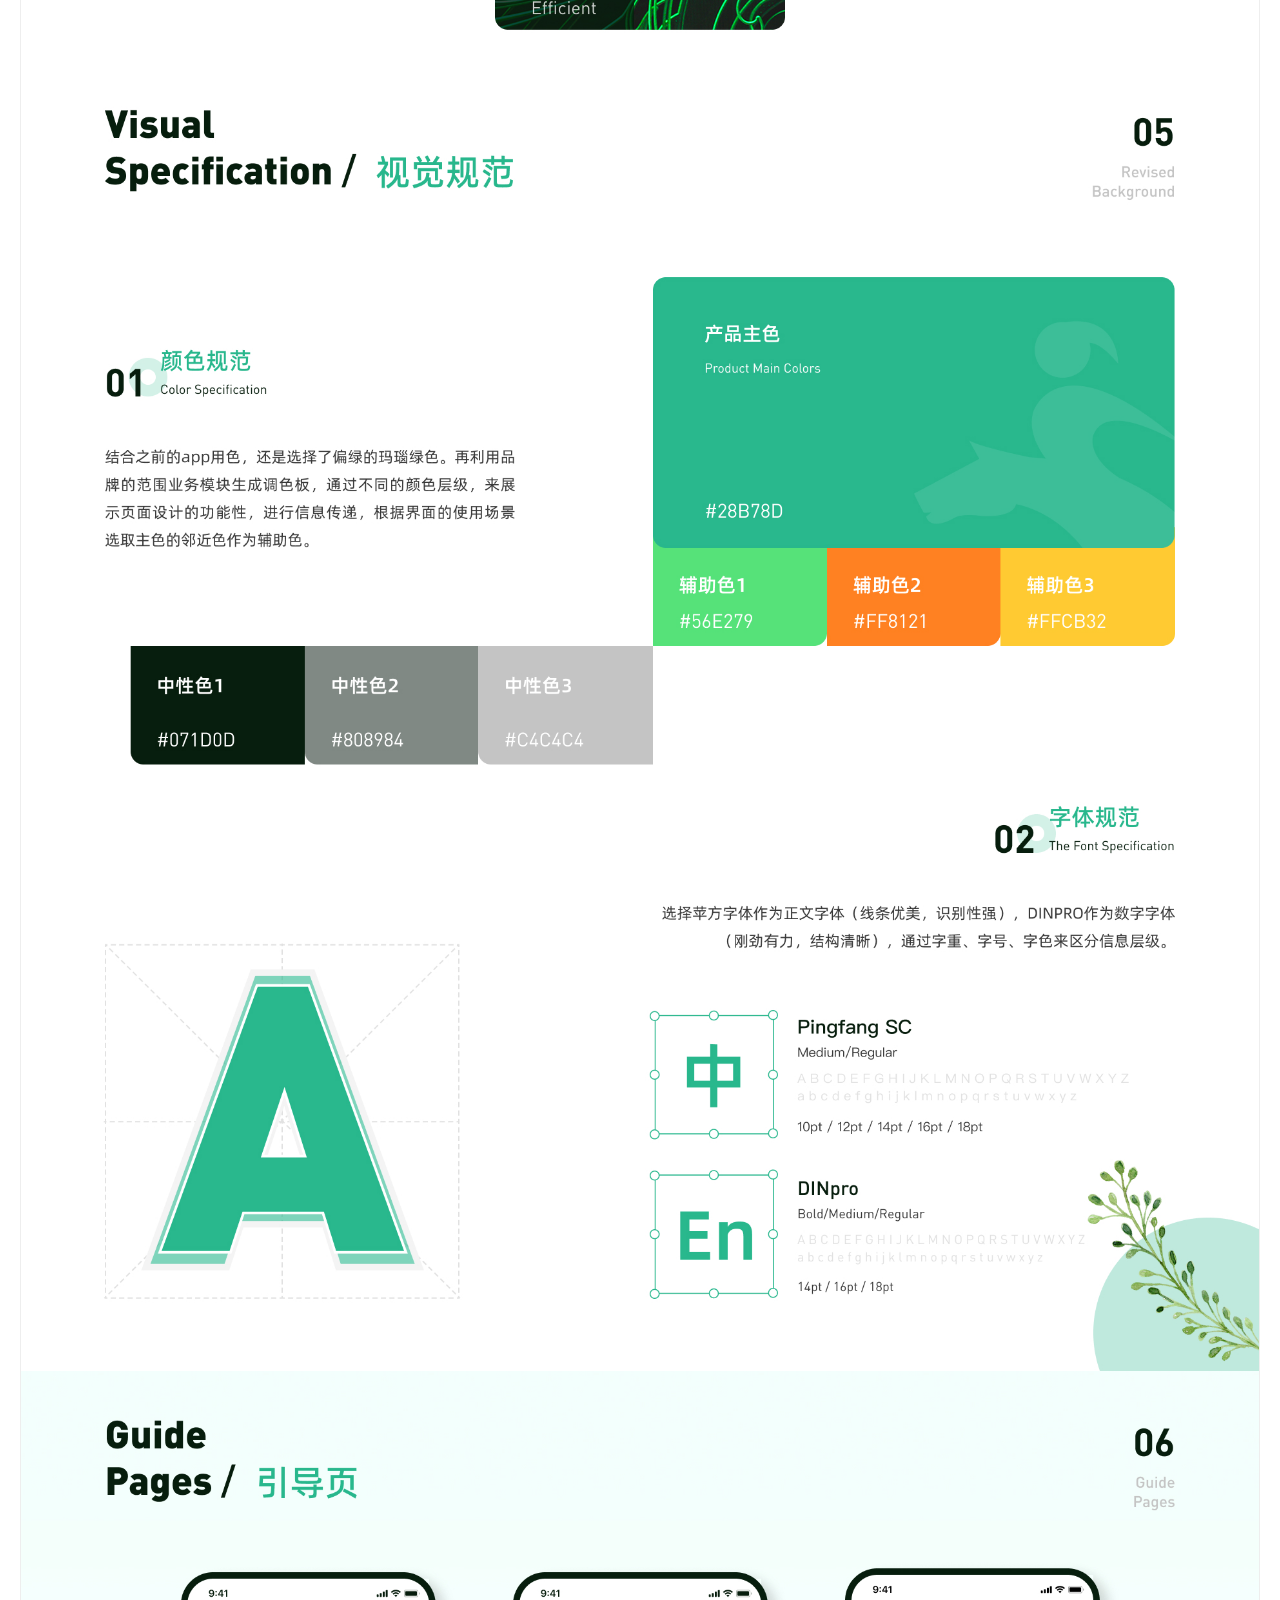
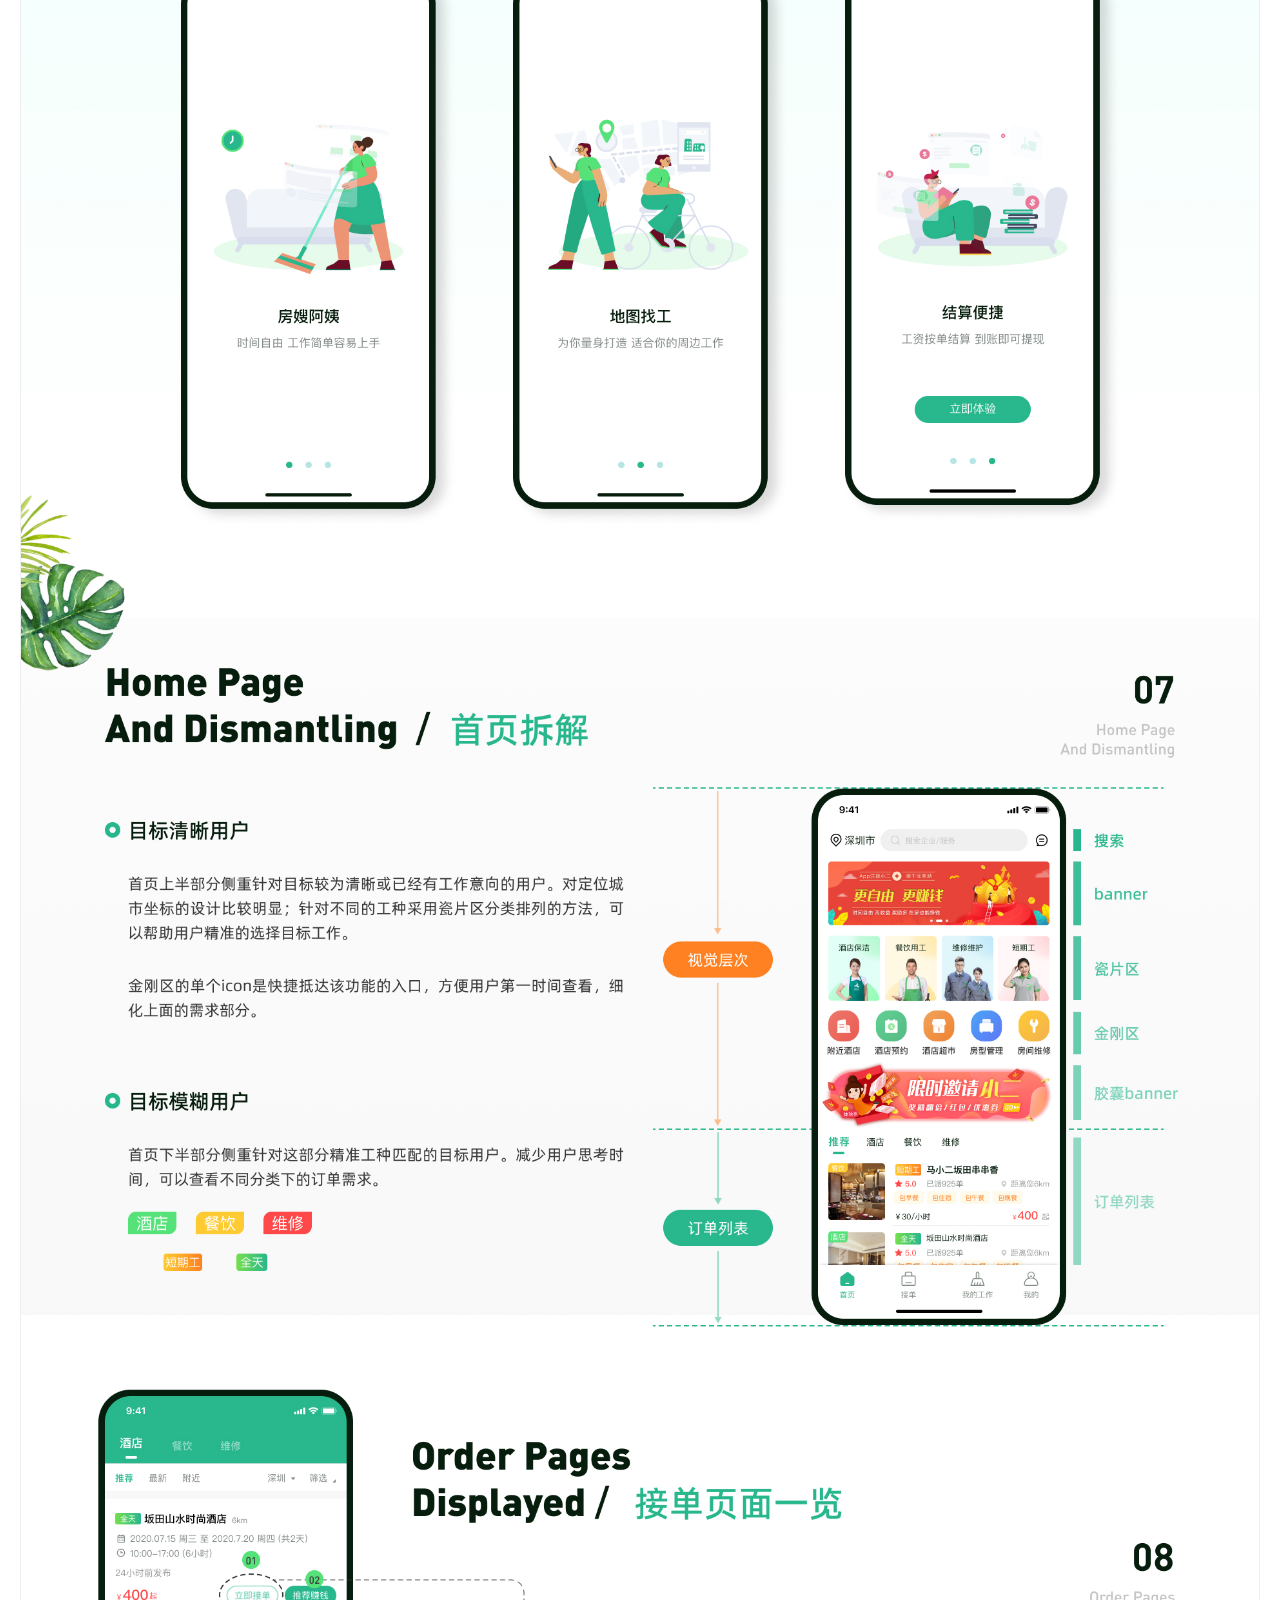
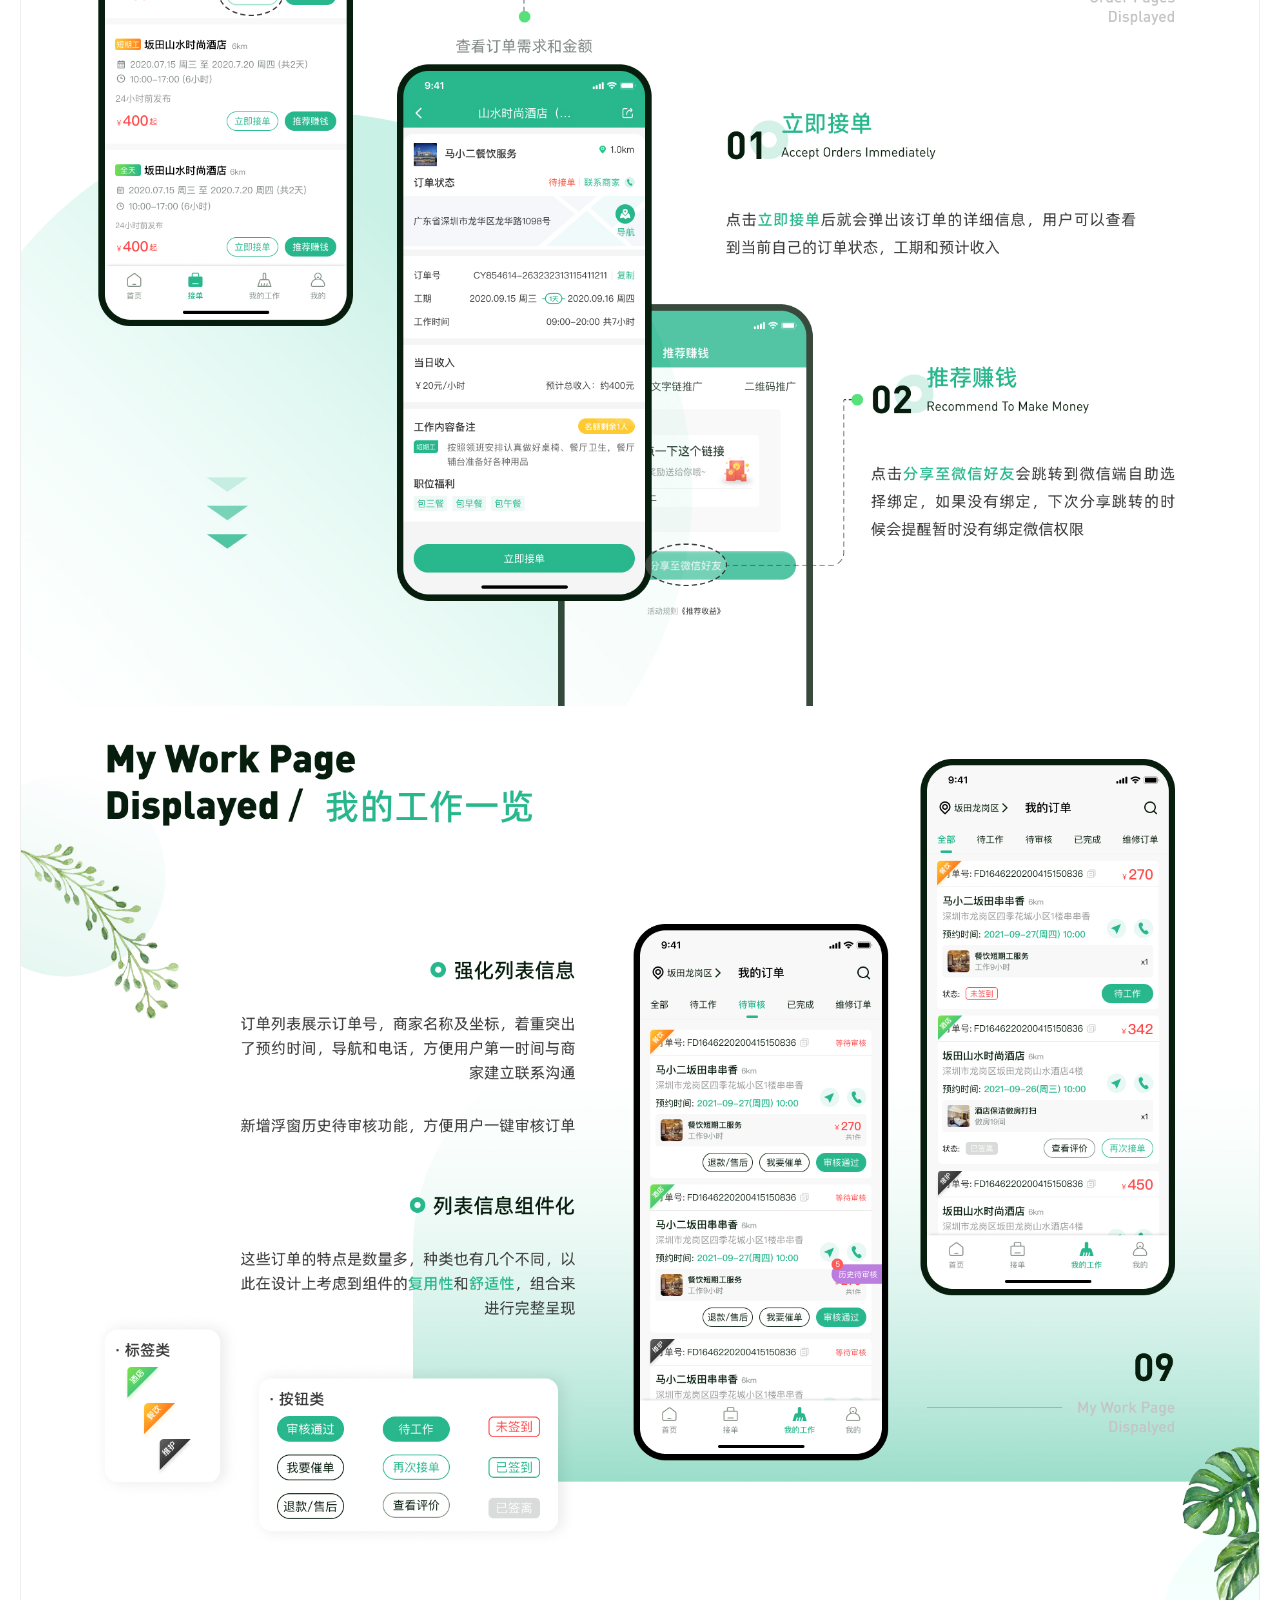
==== commit 03a709ed: "Add files via upload" ====
--- a/qingyun.html
+++ b/qingyun.html
@@ -458,7 +458,7 @@
                         <p>我 (UI设计师)</p>
                         <p style="font-size:0.9rem; color:#666; margin-top:4px;">优化马小二app（V1.3.4～V1.4.3版本）<br>青云酒店官网（1+♾️）<br>青云酒店PMS管理系统（0～1）</p>
                         <p style="margin-top: 16px;">其他成员</p>
-                        <p style="font-size:0.9rem; color:#666; margin-top:4px;">运营1人、产品1人、开发&测试7人</p>
+                        <p style="font-size:0.9rem; color:#666; margin-top:4px;">运营1人、产品1人、开发&测试16人</p>
                     </div>
                     <div class="meta-item">
                         <h4>时间线</h4>
@@ -593,7 +593,6 @@
                         </div>
                     </div>
 
-                    <!-- 亮 / 暗设计方案对比切换 -->
                     <div class="prototype-toggle-card">
                         <div class="prototype-toggle-header">
                             <span class="prototype-label">pms系统界面展示</span>
@@ -604,7 +603,6 @@
                             </button>
                         </div>
                         <div class="prototype-frame">
-                            <!-- TODO: 将这两张图片替换为你自己的亮色 / 暗色大图 -->
                             <img src="qy-pms-prototype-light.jpg" alt="亮色原型对比图" class="prototype-image active" id="prototypeImageLight">
                             <img src="qy-pms-prototype-dark.jpg" alt="暗色原型对比图" class="prototype-image" id="prototypeImageDark">
                         </div>
